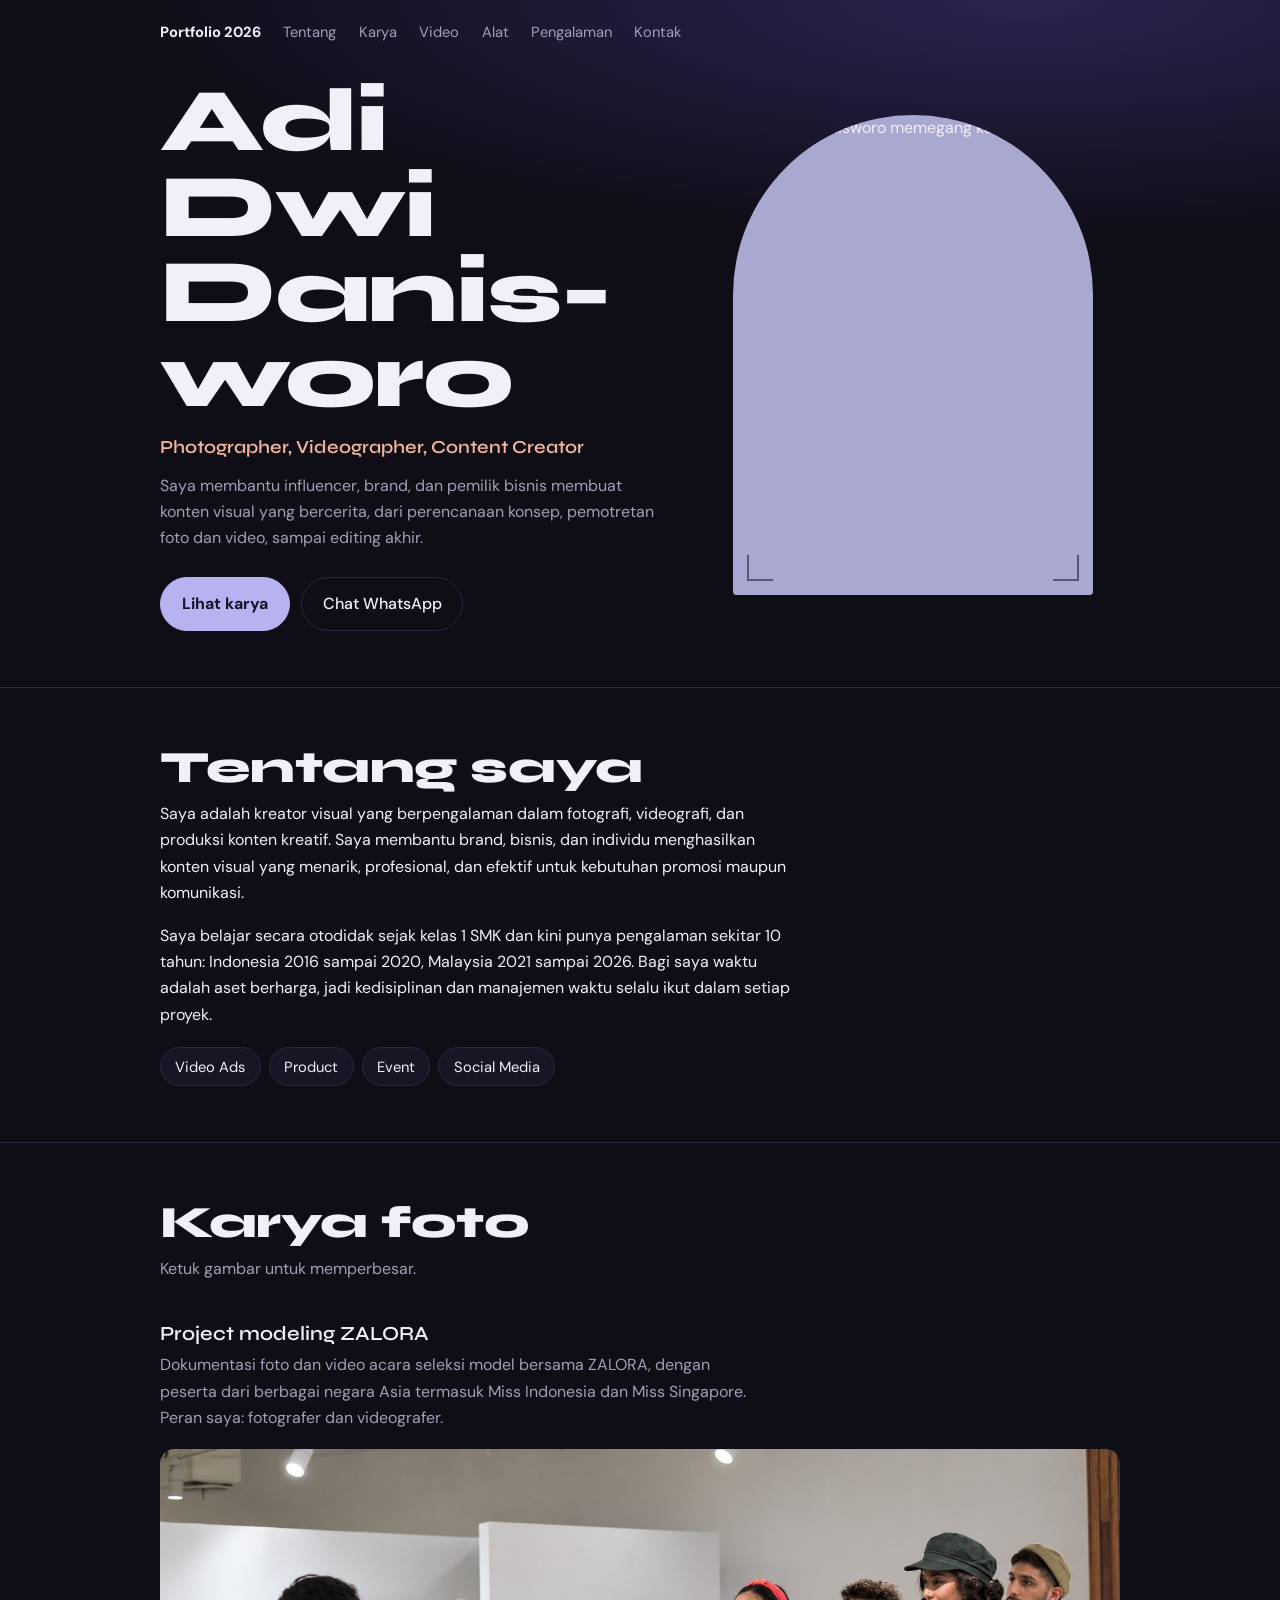
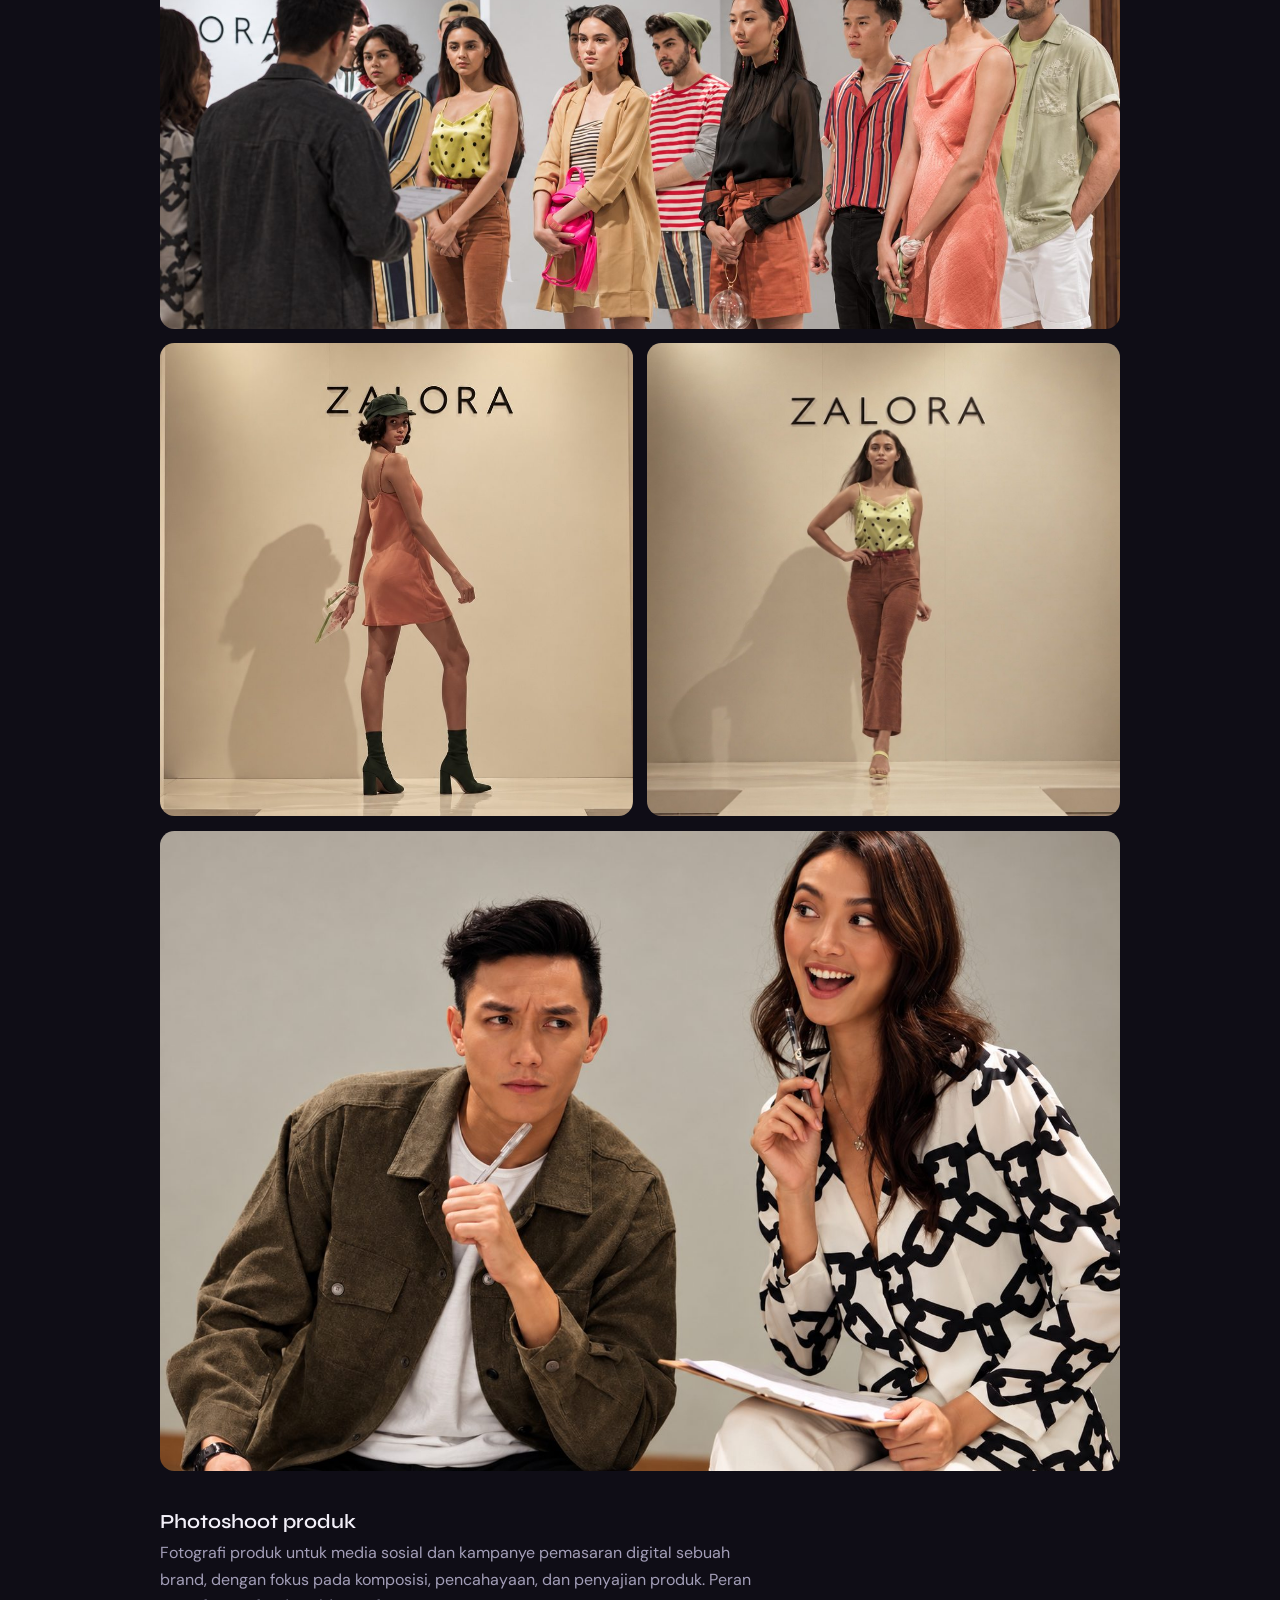
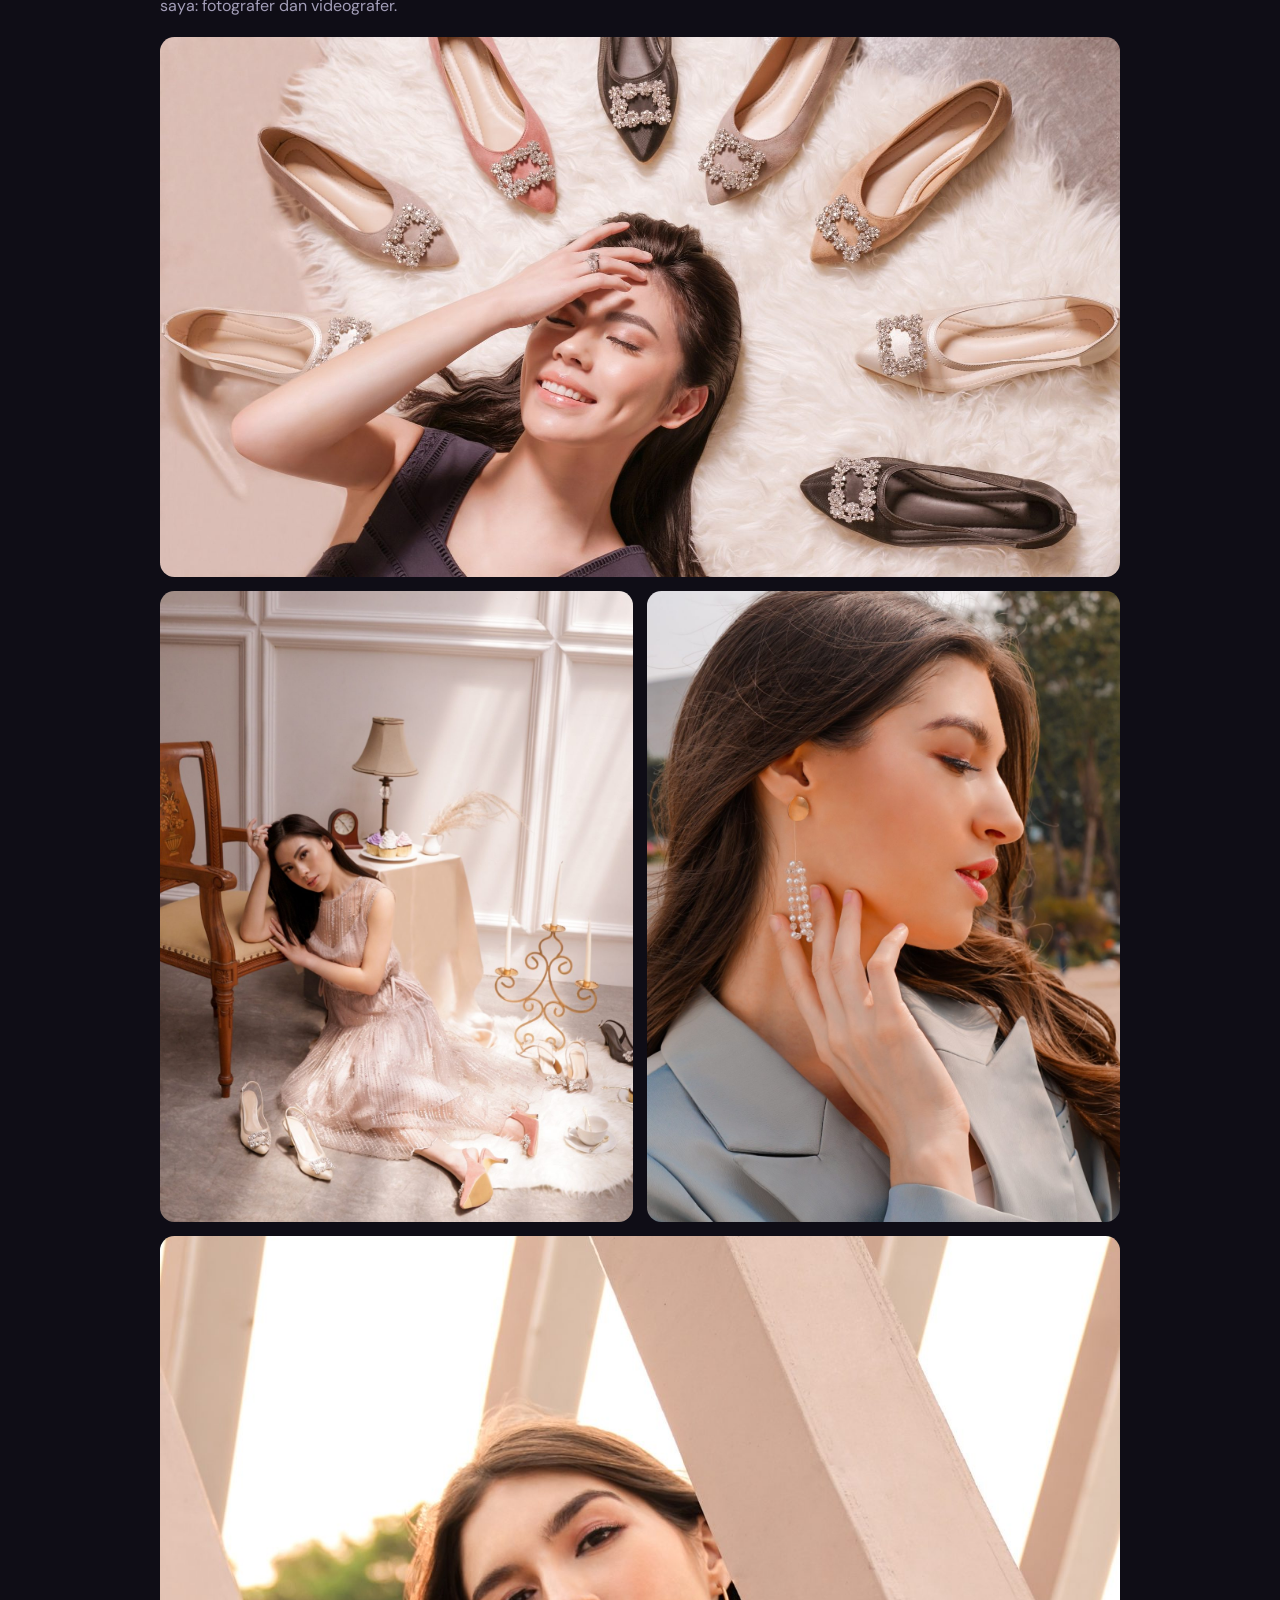
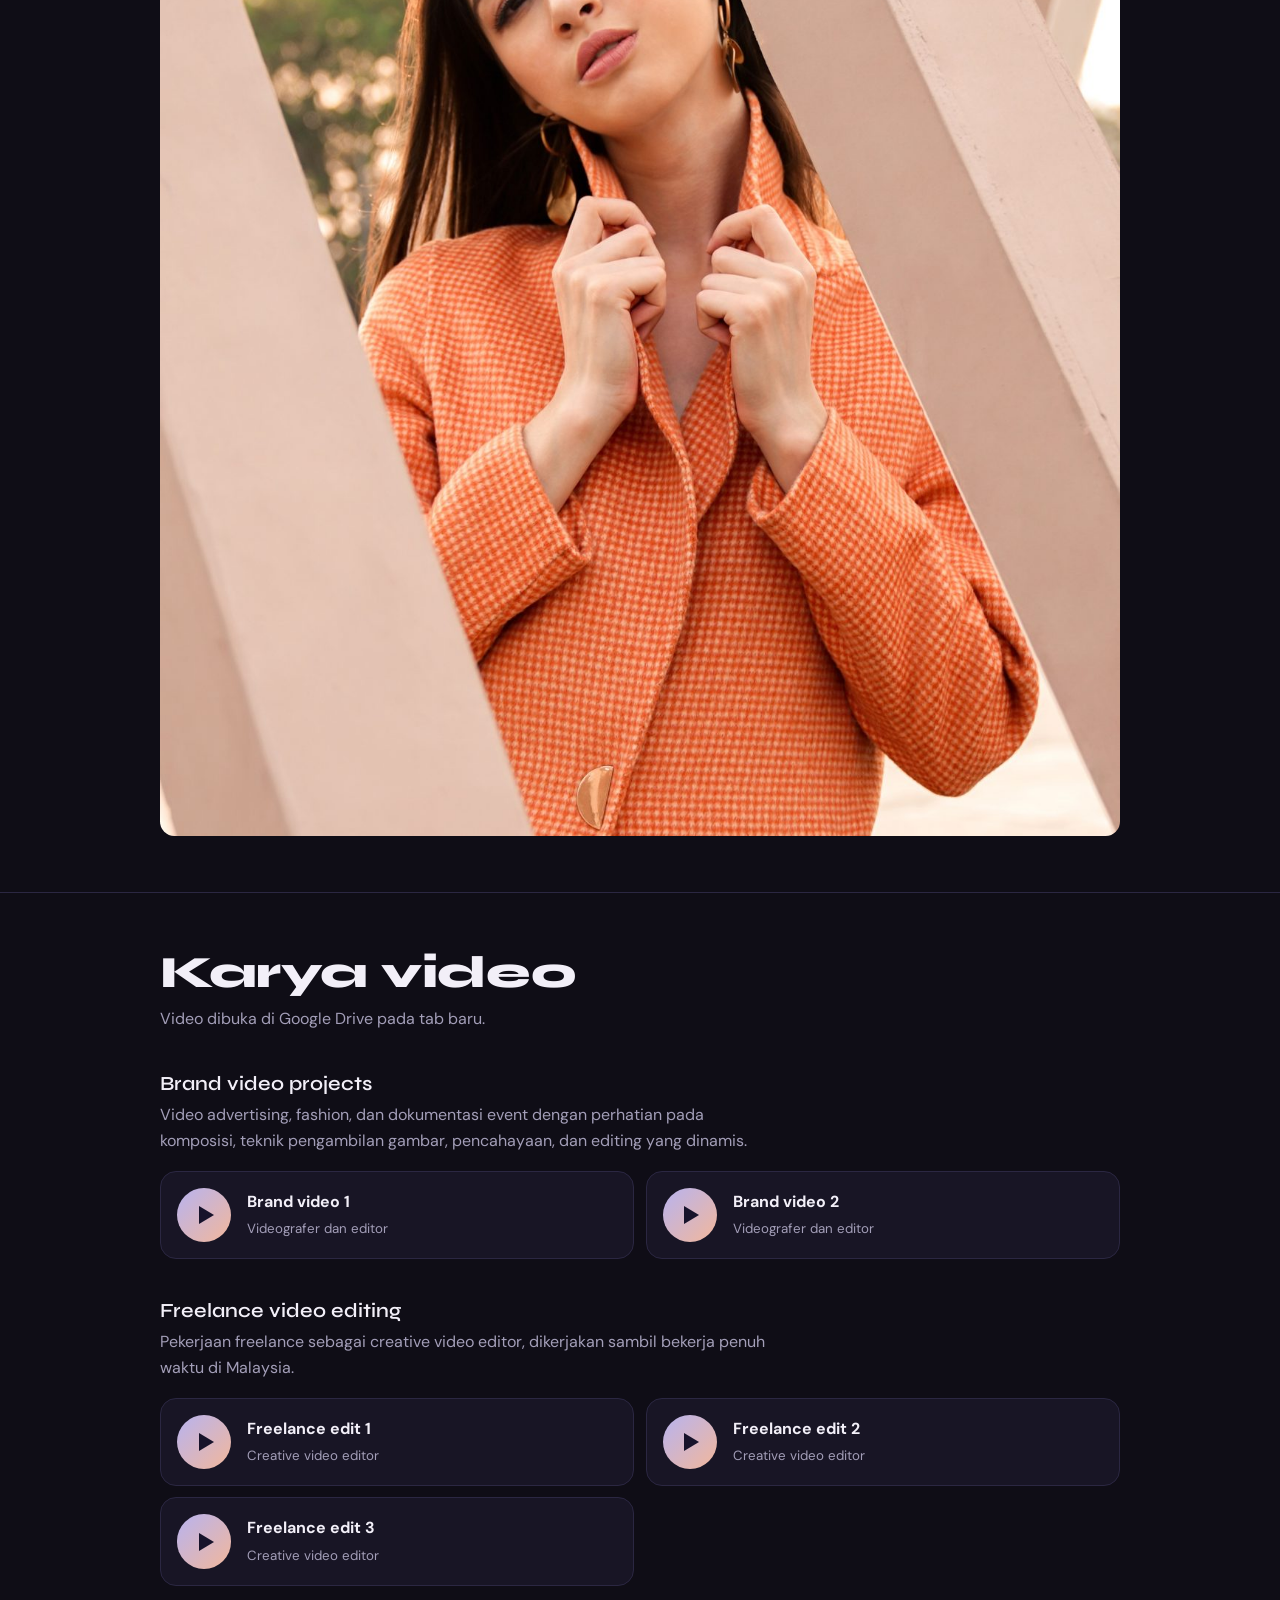
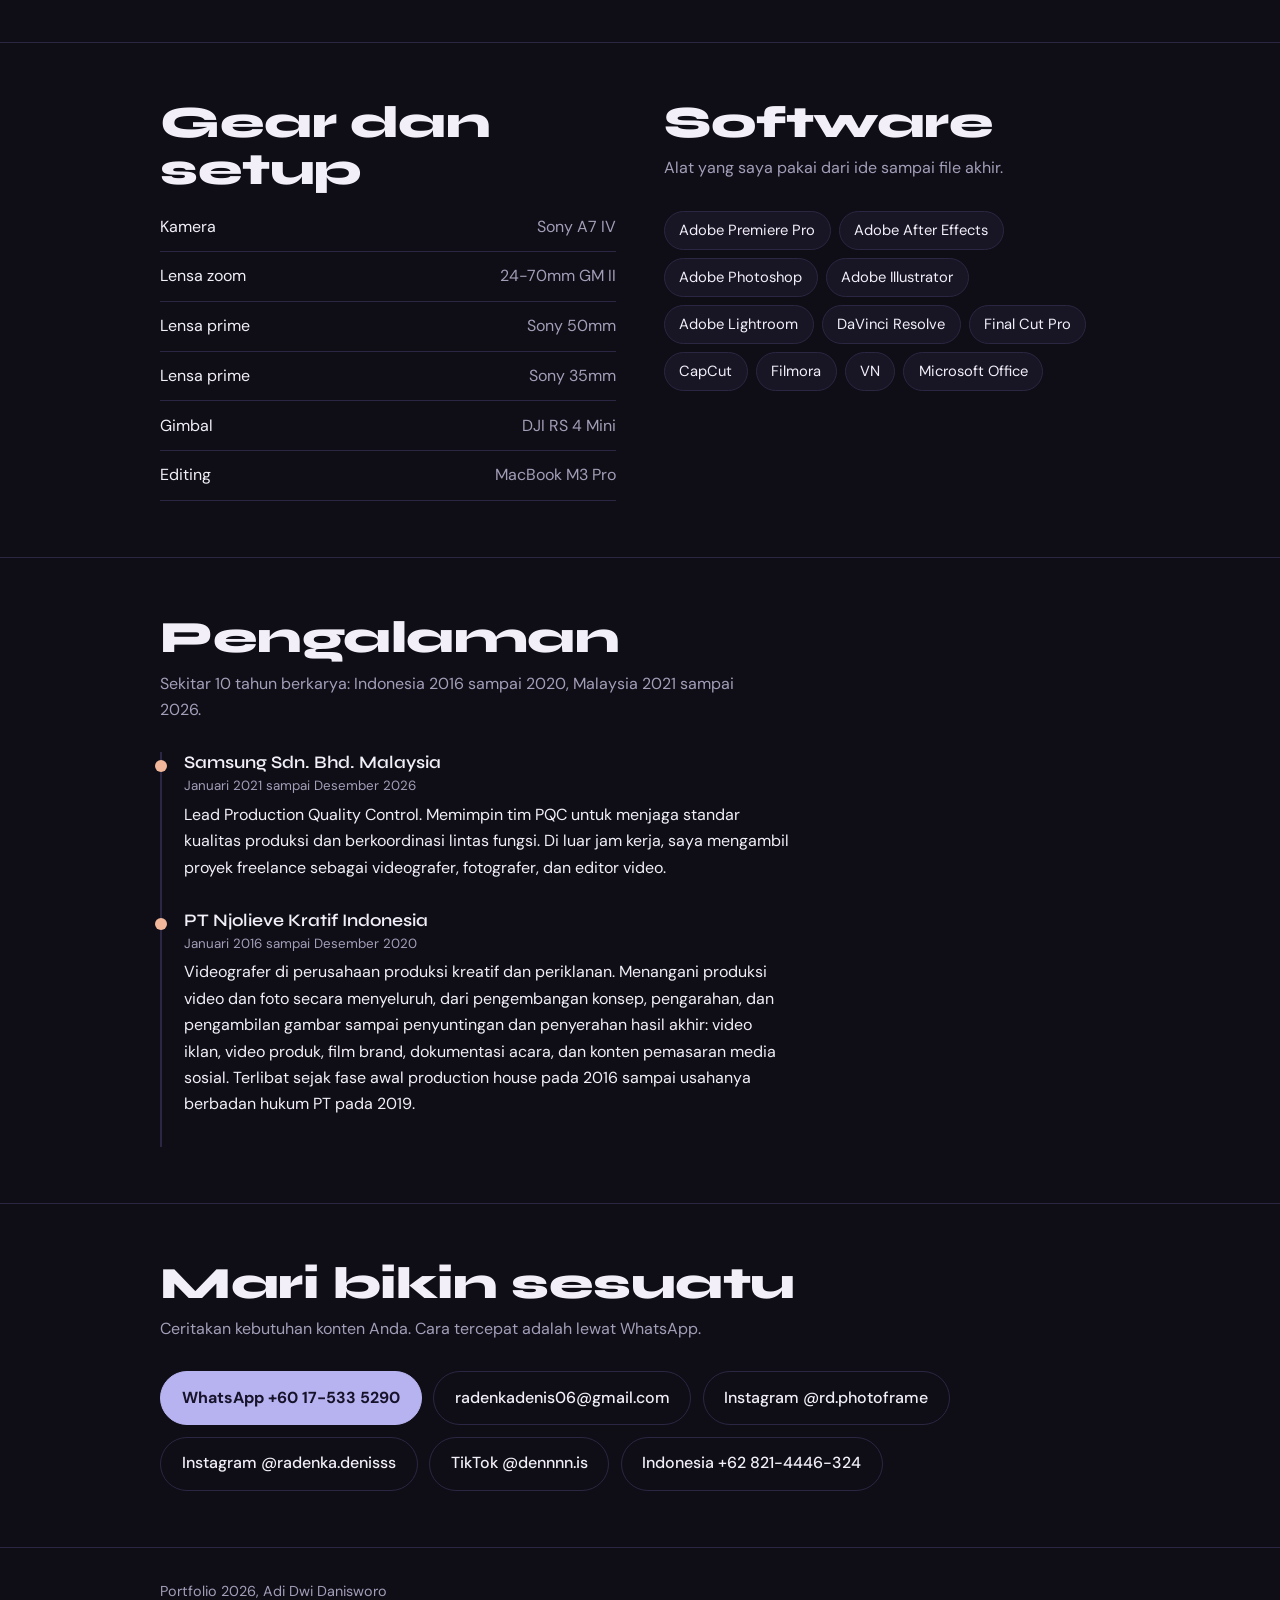
==== index.html @ f33e3fb5 "Update index.html" ====
<!DOCTYPE html>
<html lang="id">
<head>
<meta charset="utf-8">
<meta name="viewport" content="width=device-width, initial-scale=1, viewport-fit=cover">
<title>Adi Dwi Danisworo | Portfolio 2026</title>
<link rel="icon" href="favicon.svg" type="image/svg+xml">
<meta property="og:title" content="Adi Dwi Danisworo | Portfolio 2026">
<meta property="og:image" content="assets/images/hero.PNG">
<meta name="description" content="Portofolio fotografi, videografi, dan editing untuk brand, influencer, dan pemilik bisnis.">
<link rel="stylesheet" href="https://fonts.googleapis.com/css2?family=Syne:wght@600;800&family=DM+Sans:wght@400;500;700&display=swap">
<link rel="stylesheet" href="style.css">
</head>
<body>

<header class="hero">
<div class="wrap">
<nav aria-label="Navigasi">
<b style="color:var(--text);font-weight:700">Portfolio 2026</b><a href="#tentang">Tentang</a><a href="#karya">Karya</a><a href="#video">Video</a><a href="#alat">Alat</a><a href="#pengalaman">Pengalaman</a><a href="#kontak">Kontak</a>
</nav>
<div class="hero-grid">
<div>
<h1><span>Adi Dwi</span><span>Danis&shy;woro</span></h1>
<p class="role">Photographer, Videographer, Content Creator</p>
<p class="lead">Saya membantu influencer, brand, dan pemilik bisnis membuat konten visual yang bercerita, dari perencanaan konsep, pemotretan foto dan video, sampai editing akhir.</p>
<div class="btns">
<a class="btn main" href="#karya">Lihat karya</a>
<a class="btn" href="https://wa.me/60175335290" target="_blank" rel="noopener">Chat WhatsApp</a>
</div>
</div>
<div class="shot"><img src="assets/images/hero.PNG" alt="Adi Dwi Danisworo memegang kamera di atas gimbal" width="900" height="1599"></div>
</div>
</div>
</header>

<main>
<section id="tentang" class="about">
<div class="wrap">
<h2>Tentang saya</h2>
<p>Saya adalah kreator visual yang berpengalaman dalam fotografi, videografi, dan produksi konten kreatif. Saya membantu brand, bisnis, dan individu menghasilkan konten visual yang menarik, profesional, dan efektif untuk kebutuhan promosi maupun komunikasi.</p>
<p>Saya belajar secara otodidak sejak kelas 1 SMK dan kini punya pengalaman sekitar 10 tahun: Indonesia 2016 sampai 2020, Malaysia 2021 sampai 2026. Bagi saya waktu adalah aset berharga, jadi kedisiplinan dan manajemen waktu selalu ikut dalam setiap proyek.</p>
<ul class="tags">
<li>Video Ads</li><li>Product</li><li>Event</li><li>Social Media</li>
</ul>
</div>
</section>

<section id="karya">
<div class="wrap">
<h2>Karya foto</h2>
<p class="sub">Ketuk gambar untuk memperbesar.</p>

<h3>Project modeling ZALORA</h3>
<p class="sub" style="margin-bottom:0">Dokumentasi foto dan video acara seleksi model bersama ZALORA, dengan peserta dari berbagai negara Asia termasuk Miss Indonesia dan Miss Singapore. Peran saya: fotografer dan videografer.</p>
<div class="mosaic">
<img class="w a21" src="assets/images/zalora-grup.jpg" alt="Para peserta seleksi model ZALORA berbaris mendengarkan arahan" loading="lazy">
<img class="a11" src="assets/images/zalora-topi.jpg" alt="Model berpose di depan logo ZALORA dengan topi hijau" loading="lazy">
<img class="a11" src="assets/images/zalora-runway.jpg" alt="Model berjalan di runway ZALORA" loading="lazy">
<img class="w a32" src="assets/images/zalora-juri.jpg" alt="Dua juri mencatat saat seleksi model" loading="lazy">
</div>

<h3>Photoshoot produk</h3>
<p class="sub" style="margin-bottom:0">Fotografi produk untuk media sosial dan kampanye pemasaran digital sebuah brand, dengan fokus pada komposisi, pencahayaan, dan penyajian produk. Peran saya: fotografer dan videografer.</p>
<div class="mosaic">
<img class="w a169" src="assets/images/produk-sepatu.jpg" alt="Model berbaring di karpet bulu dikelilingi sepatu flat berhias kristal" loading="lazy">
<img class="a34" src="assets/images/produk-kursi.jpg" alt="Model duduk di samping kursi klasik dengan sepatu hak tinggi di sekitarnya" loading="lazy">
<img class="a34" src="assets/images/produk-anting.jpg" alt="Close-up anting manik-manik dengan blazer abu-abu" loading="lazy">
<img class="w a45" src="assets/images/produk-jaket.jpg" alt="Model dengan mantel oranye di antara balok beton" loading="lazy">
</div>
</div>
</section>

<section id="video">
<div class="wrap">
<h2>Karya video</h2>
<p class="sub">Video dibuka di Google Drive pada tab baru.</p>

<h3>Brand video projects</h3>
<p class="sub" style="margin-bottom:0">Video advertising, fashion, dan dokumentasi event dengan perhatian pada komposisi, teknik pengambilan gambar, pencahayaan, dan editing yang dinamis.</p>
<div class="vids">
<a class="vid" href="https://drive.google.com/file/d/1EBnQZQ3IxUgjmAhiGLMhx25iZJbSlHqN/view?usp=drivesdk" target="_blank" rel="noopener"><span class="play"></span><span><b>Brand video 1</b><small>Videografer dan editor</small></span></a>
<a class="vid" href="https://drive.google.com/file/d/1_sR3R-W6dTUoqHLaCCh3W-YQVJC3bsXZ/view?usp=drivesdk" target="_blank" rel="noopener"><span class="play"></span><span><b>Brand video 2</b><small>Videografer dan editor</small></span></a>
</div>

<h3>Freelance video editing</h3>
<p class="sub" style="margin-bottom:0">Pekerjaan freelance sebagai creative video editor, dikerjakan sambil bekerja penuh waktu di Malaysia.</p>
<div class="vids">
<a class="vid" href="https://drive.google.com/file/d/11sUFPBlH6JbHPIhqc1RoOEINfWGJs406/view?usp=drivesdk" target="_blank" rel="noopener"><span class="play"></span><span><b>Freelance edit 1</b><small>Creative video editor</small></span></a>
<a class="vid" href="https://drive.google.com/file/d/18ALA9jjjHBnhwu6onAmQ1Ac5joZSNJK-/view?usp=drivesdk" target="_blank" rel="noopener"><span class="play"></span><span><b>Freelance edit 2</b><small>Creative video editor</small></span></a>
<a class="vid" href="https://drive.google.com/file/d/12ujKWf9VUYb9aiE_YGRskacK6qzGVZDB/view?usp=drivesdk" target="_blank" rel="noopener"><span class="play"></span><span><b>Freelance edit 3</b><small>Creative video editor</small></span></a>
</div>
</div>
</section>

<section id="alat">
<div class="wrap two">
<div>
<h2>Gear dan setup</h2>
<ul class="list">
<li><span>Kamera</span><span>Sony A7 IV</span></li>
<li><span>Lensa zoom</span><span>24-70mm GM II</span></li>
<li><span>Lensa prime</span><span>Sony 50mm</span></li>
<li><span>Lensa prime</span><span>Sony 35mm</span></li>
<li><span>Gimbal</span><span>DJI RS 4 Mini</span></li>
<li><span>Editing</span><span>MacBook M3 Pro</span></li>
</ul>
</div>
<div>
<h2>Software</h2>
<p class="sub">Alat yang saya pakai dari ide sampai file akhir.</p>
<ul class="tags" style="margin-top:0">
<li>Adobe Premiere Pro</li><li>Adobe After Effects</li><li>Adobe Photoshop</li><li>Adobe Illustrator</li><li>Adobe Lightroom</li><li>DaVinci Resolve</li><li>Final Cut Pro</li><li>CapCut</li><li>Filmora</li><li>VN</li><li>Microsoft Office</li>
</ul>
</div>
</div>
</section>

<section id="pengalaman">
<div class="wrap">
<h2>Pengalaman</h2>
<p class="sub">Sekitar 10 tahun berkarya: Indonesia 2016 sampai 2020, Malaysia 2021 sampai 2026.</p>
<div class="tl">
<div><b>Samsung Sdn. Bhd. Malaysia</b><small>Januari 2021 sampai Desember 2026</small><p>Lead Production Quality Control. Memimpin tim PQC untuk menjaga standar kualitas produksi dan berkoordinasi lintas fungsi. Di luar jam kerja, saya mengambil proyek freelance sebagai videografer, fotografer, dan editor video.</p></div>
<div><b>PT Njolieve Kratif Indonesia</b><small>Januari 2016 sampai Desember 2020</small><p>Videografer di perusahaan produksi kreatif dan periklanan. Menangani produksi video dan foto secara menyeluruh, dari pengembangan konsep, pengarahan, dan pengambilan gambar sampai penyuntingan dan penyerahan hasil akhir: video iklan, video produk, film brand, dokumentasi acara, dan konten pemasaran media sosial. Terlibat sejak fase awal production house pada 2016 sampai usahanya berbadan hukum PT pada 2019.</p></div>
</div>
</div>
</section>

<section id="kontak">
<div class="wrap">
<h2>Mari bikin sesuatu</h2>
<p class="sub">Ceritakan kebutuhan konten Anda. Cara tercepat adalah lewat WhatsApp.</p>
<div class="contact">
<a class="btn main" href="https://wa.me/60175335290" target="_blank" rel="noopener">WhatsApp +60 17-533 5290</a>
<a class="btn" href="mailto:radenkadenis06@gmail.com">radenkadenis06@gmail.com</a>
<a class="btn" href="https://www.instagram.com/rd.photoframe" target="_blank" rel="noopener">Instagram @rd.photoframe</a>
<a class="btn" href="https://www.instagram.com/radenka.denisss" target="_blank" rel="noopener">Instagram @radenka.denisss</a>
<a class="btn" href="https://www.tiktok.com/@dennnn.is" target="_blank" rel="noopener">TikTok @dennnn.is</a>
<a class="btn" href="tel:+628214446324">Indonesia +62 821-4446-324</a>
</div>
</div>
</section>
</main>

<footer><div class="wrap">Portfolio 2026, Adi Dwi Danisworo</div></footer>

<dialog id="lb" aria-label="Pratinjau gambar"><img alt=""></dialog>
<script src="script.js" defer></script>
<script>
(function(){var i=document.querySelector('.shot img'),n=['hero.JPEG','hero.jpg','hero.png','hero.jpeg','hero.JPG'],k=0;
if(!i)return;i.addEventListener('error',function(){if(k<n.length){i.src='assets/images/'+n[k++];}});})();
</script>
</body>
</html>
---- style.css ----
:root{--ink:#0f0d16;--panel:#181525;--line:#2b2742;--text:#f2eff8;--muted:#a39eb8;--lav:#b7b3f0;--peach:#f2b79b;
--display:"Syne","Trebuchet MS",system-ui,sans-serif;--body:"DM Sans",system-ui,-apple-system,"Segoe UI",sans-serif;
color-scheme:dark;box-sizing:border-box;padding-top:env(safe-area-inset-top,0px);padding-bottom:env(safe-area-inset-bottom,0px)}
html{scroll-behavior:smooth;scroll-padding-top:env(safe-area-inset-top,0px)}
*,*::before,*::after{box-sizing:inherit}
body{margin:0;background:var(--ink);color:var(--text);font:400 1rem/1.65 var(--body);-webkit-text-size-adjust:100%}
a{color:inherit}
img{display:block;max-width:100%}
.wrap{width:min(100% - 2.5rem,960px);margin-inline:auto}
:focus-visible{outline:2px solid var(--lav);outline-offset:3px}

/* hero */
.hero{padding:1.25rem 0 3.5rem;background:radial-gradient(120% 60% at 80% 0%,#2a2450 0%,transparent 60%)}
nav{display:flex;flex-wrap:wrap;gap:.4rem 1.4rem;font-size:.92rem;color:var(--muted);margin-bottom:2.2rem}
nav a{text-decoration:none}
nav a:hover{color:var(--text)}
.hero-grid{display:grid;gap:2rem}
h1{font:800 clamp(2.7rem,12vw,5.6rem)/.95 var(--display);margin:0 0 1rem;letter-spacing:-.02em}
h1 span{display:block;animation:rise .9s cubic-bezier(.2,.7,.2,1) both}
h1 span:nth-child(2){animation-delay:.12s}
h1 span:nth-child(3){animation-delay:.24s}
@keyframes rise{from{opacity:0;transform:translateY(.6em)}to{opacity:1;transform:none}}
.role{font:600 1.15rem/1.3 var(--display);color:var(--peach);margin:0 0 .8rem}
.lead{color:var(--muted);max-width:34rem;margin:0 0 1.6rem}
.btns{display:flex;flex-wrap:wrap;gap:.7rem}
.btn{display:inline-block;padding:.8rem 1.3rem;border-radius:999px;border:1px solid var(--line);text-decoration:none;font-weight:500;background:transparent;color:var(--text);transition:background .2s,border-color .2s}
.btn:hover{border-color:var(--lav)}
.btn.main{background:var(--lav);border-color:var(--lav);color:#17132b;font-weight:700}
.btn.main:hover{background:#cbc8f7}
.shot{position:relative;width:min(100%,360px);justify-self:center;aspect-ratio:3/4;border-radius:999px 999px 1.2rem 1.2rem;overflow:hidden;background:#a9a8d0}
.shot img{width:100%;height:100%;object-fit:cover;object-position:50% 20%}
.shot::before,.shot::after{content:"";position:absolute;width:26px;height:26px;border:2px solid #17132b;opacity:.55;z-index:1}
.shot::before{left:14px;bottom:14px;border-width:0 0 2px 2px}
.shot::after{right:14px;bottom:14px;border-width:0 2px 2px 0}

/* sections */
section{padding:3.5rem 0;border-top:1px solid var(--line)}
h2{font:800 clamp(1.9rem,6vw,2.8rem)/1.05 var(--display);margin:0 0 .6rem;letter-spacing:-.01em}
.sub{color:var(--muted);max-width:38rem;margin:0 0 1.8rem}
h3{font:600 1.25rem/1.25 var(--display);margin:2.4rem 0 .4rem}
.about p{max-width:40rem;margin:0 0 1rem}
.tags{display:flex;flex-wrap:wrap;gap:.5rem;padding:0;margin:1.2rem 0 0;list-style:none}
.tags li{padding:.4rem .9rem;border:1px solid var(--line);border-radius:999px;font-size:.92rem;background:var(--panel)}

.mosaic{display:grid;grid-template-columns:1fr 1fr;gap:.6rem;margin-top:1.1rem}
.mosaic img{width:100%;height:100%;object-fit:cover;border-radius:.9rem;cursor:zoom-in;transition:transform .25s}
.mosaic img:hover{transform:scale(1.01)}
.mosaic .w{grid-column:1/-1}
.a169{aspect-ratio:16/9}.a21{aspect-ratio:2/1}.a32{aspect-ratio:3/2}.a11{aspect-ratio:1}.a34{aspect-ratio:3/4}.a45{aspect-ratio:4/5}

.vids{display:grid;gap:.7rem;margin-top:1rem}
.vid{display:flex;gap:1rem;align-items:center;padding:1rem;border:1px solid var(--line);border-radius:1rem;background:var(--panel);text-decoration:none;transition:border-color .2s}
.vid:hover{border-color:var(--peach)}
.play{flex:none;width:3.4rem;height:3.4rem;border-radius:50%;background:linear-gradient(135deg,var(--lav),var(--peach));display:grid;place-items:center}
.play::after{content:"";width:0;height:0;margin-left:4px;border-style:solid;border-width:9px 0 9px 15px;border-color:transparent transparent transparent #17132b}
.vid b{display:block;font-weight:700}
.vid small{color:var(--muted)}

.two{display:grid;gap:2rem}
.list{list-style:none;padding:0;margin:.4rem 0 0}
.list li{padding:.7rem 0;border-bottom:1px solid var(--line);display:flex;justify-content:space-between;gap:1rem}
.list li span:last-child{color:var(--muted);text-align:right}

.tl{border-left:2px solid var(--line);margin:1.4rem 0 0;padding-left:1.4rem}
.tl div{position:relative;padding-bottom:1.8rem}
.tl div::before{content:"";position:absolute;left:calc(-1.4rem - 7px);top:.5rem;width:12px;height:12px;border-radius:50%;background:var(--peach)}
.tl b{display:block;font:600 1.1rem/1.3 var(--display)}
.tl small{color:var(--muted);display:block;margin-bottom:.3rem}
.tl p{margin:0;max-width:38rem}

.contact{display:flex;flex-wrap:wrap;gap:.7rem;margin-top:1.4rem}
footer{padding:2rem 0 3rem;color:var(--muted);font-size:.9rem;border-top:1px solid var(--line)}

dialog{border:0;padding:0;background:transparent;max-width:96vw;max-height:92vh}
dialog::backdrop{background:rgba(8,6,14,.88)}
dialog img{max-width:96vw;max-height:92vh;border-radius:.8rem;cursor:zoom-out}

@media(min-width:760px){
.hero-grid{grid-template-columns:1.2fr 1fr;align-items:center;gap:3rem}
.two{grid-template-columns:1fr 1fr;gap:3rem}
.vids{grid-template-columns:1fr 1fr}
.mosaic{gap:.9rem}
}
@media(prefers-reduced-motion:reduce){h1 span{animation:none}html{scroll-behavior:auto}.mosaic img{transition:none}}
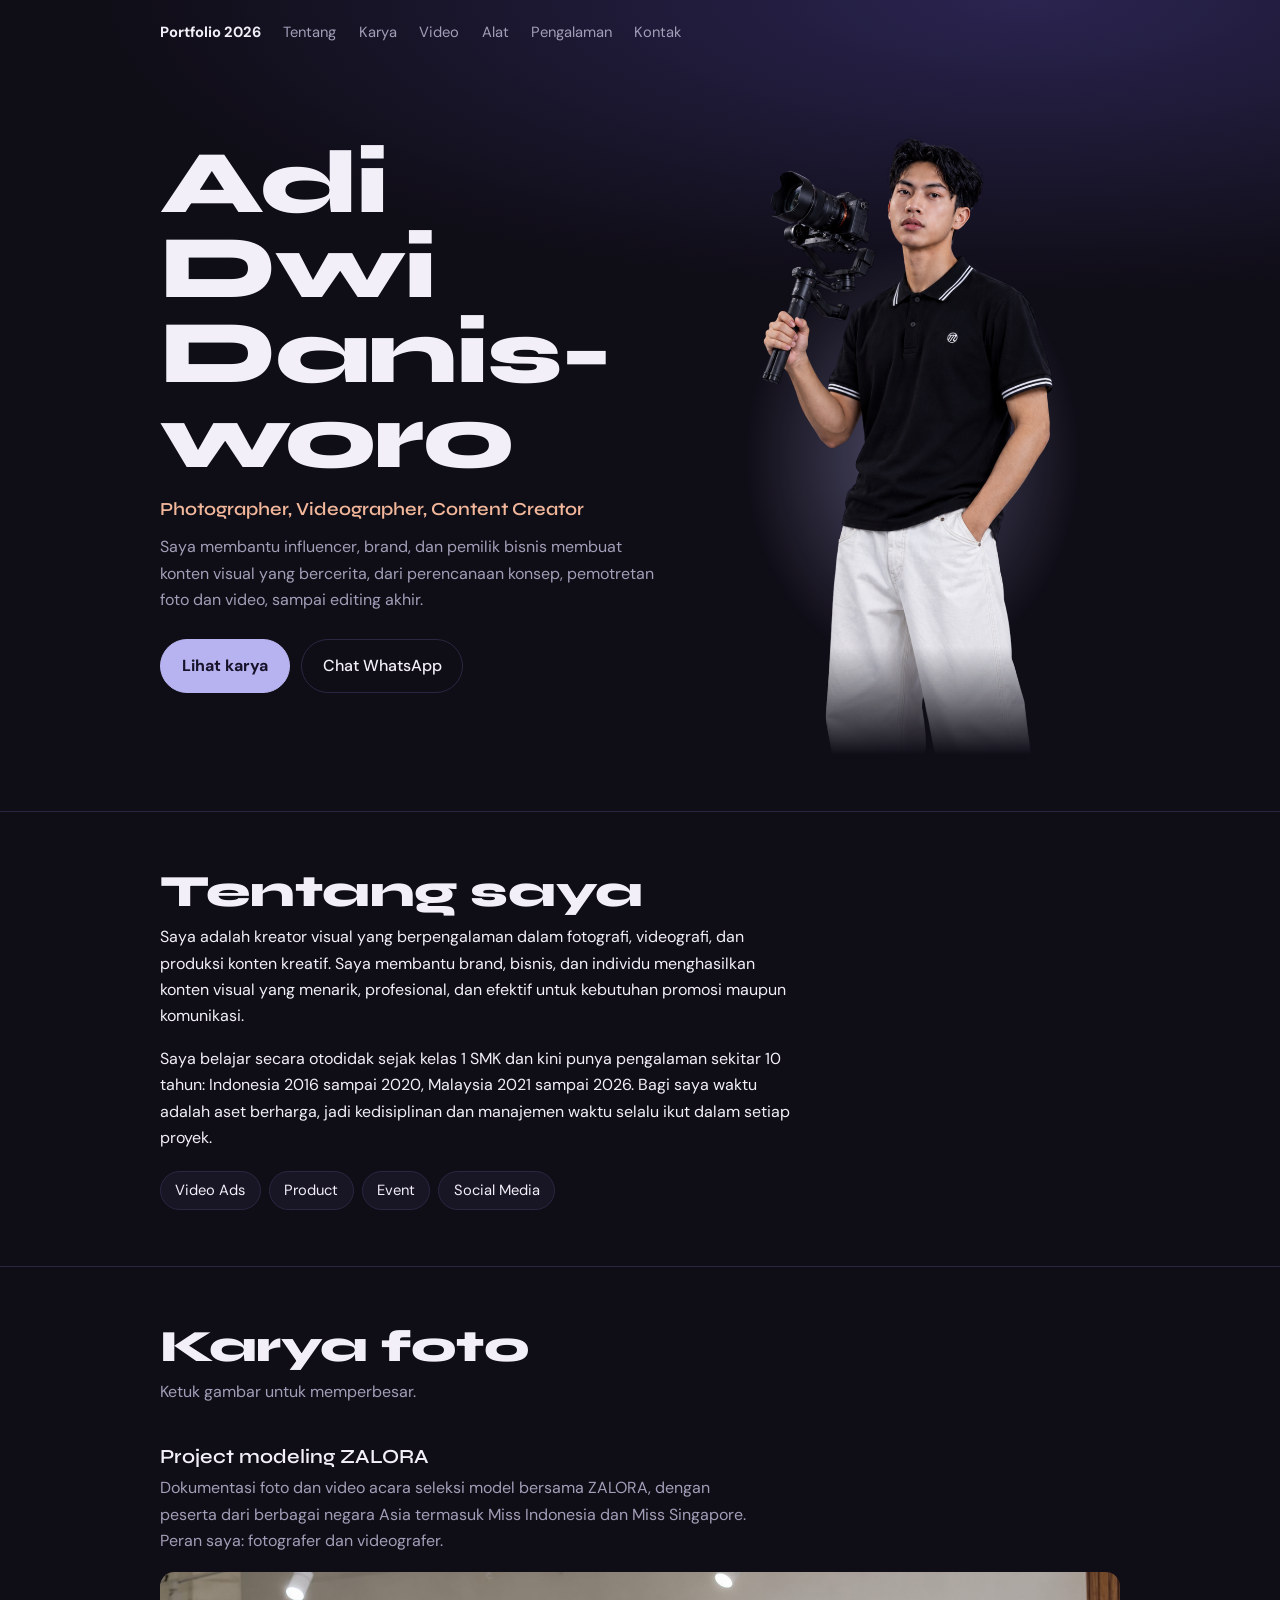
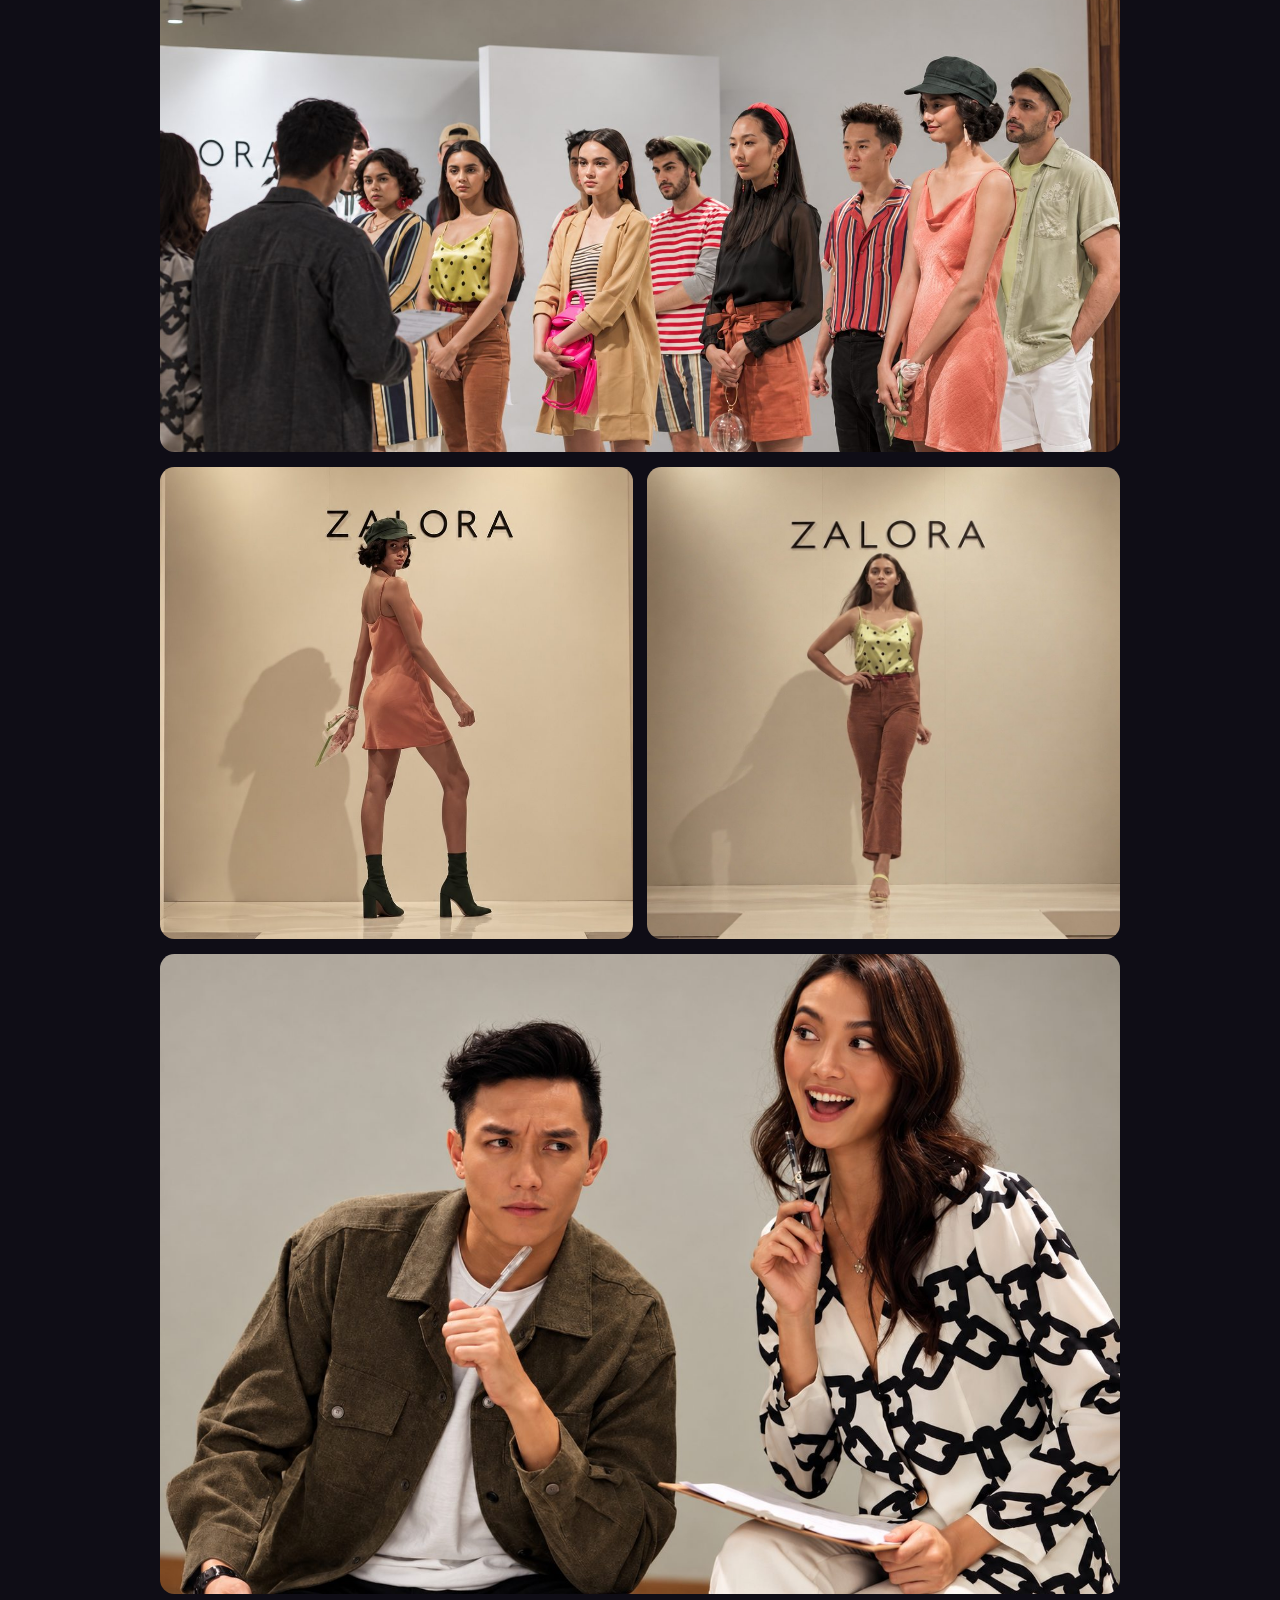
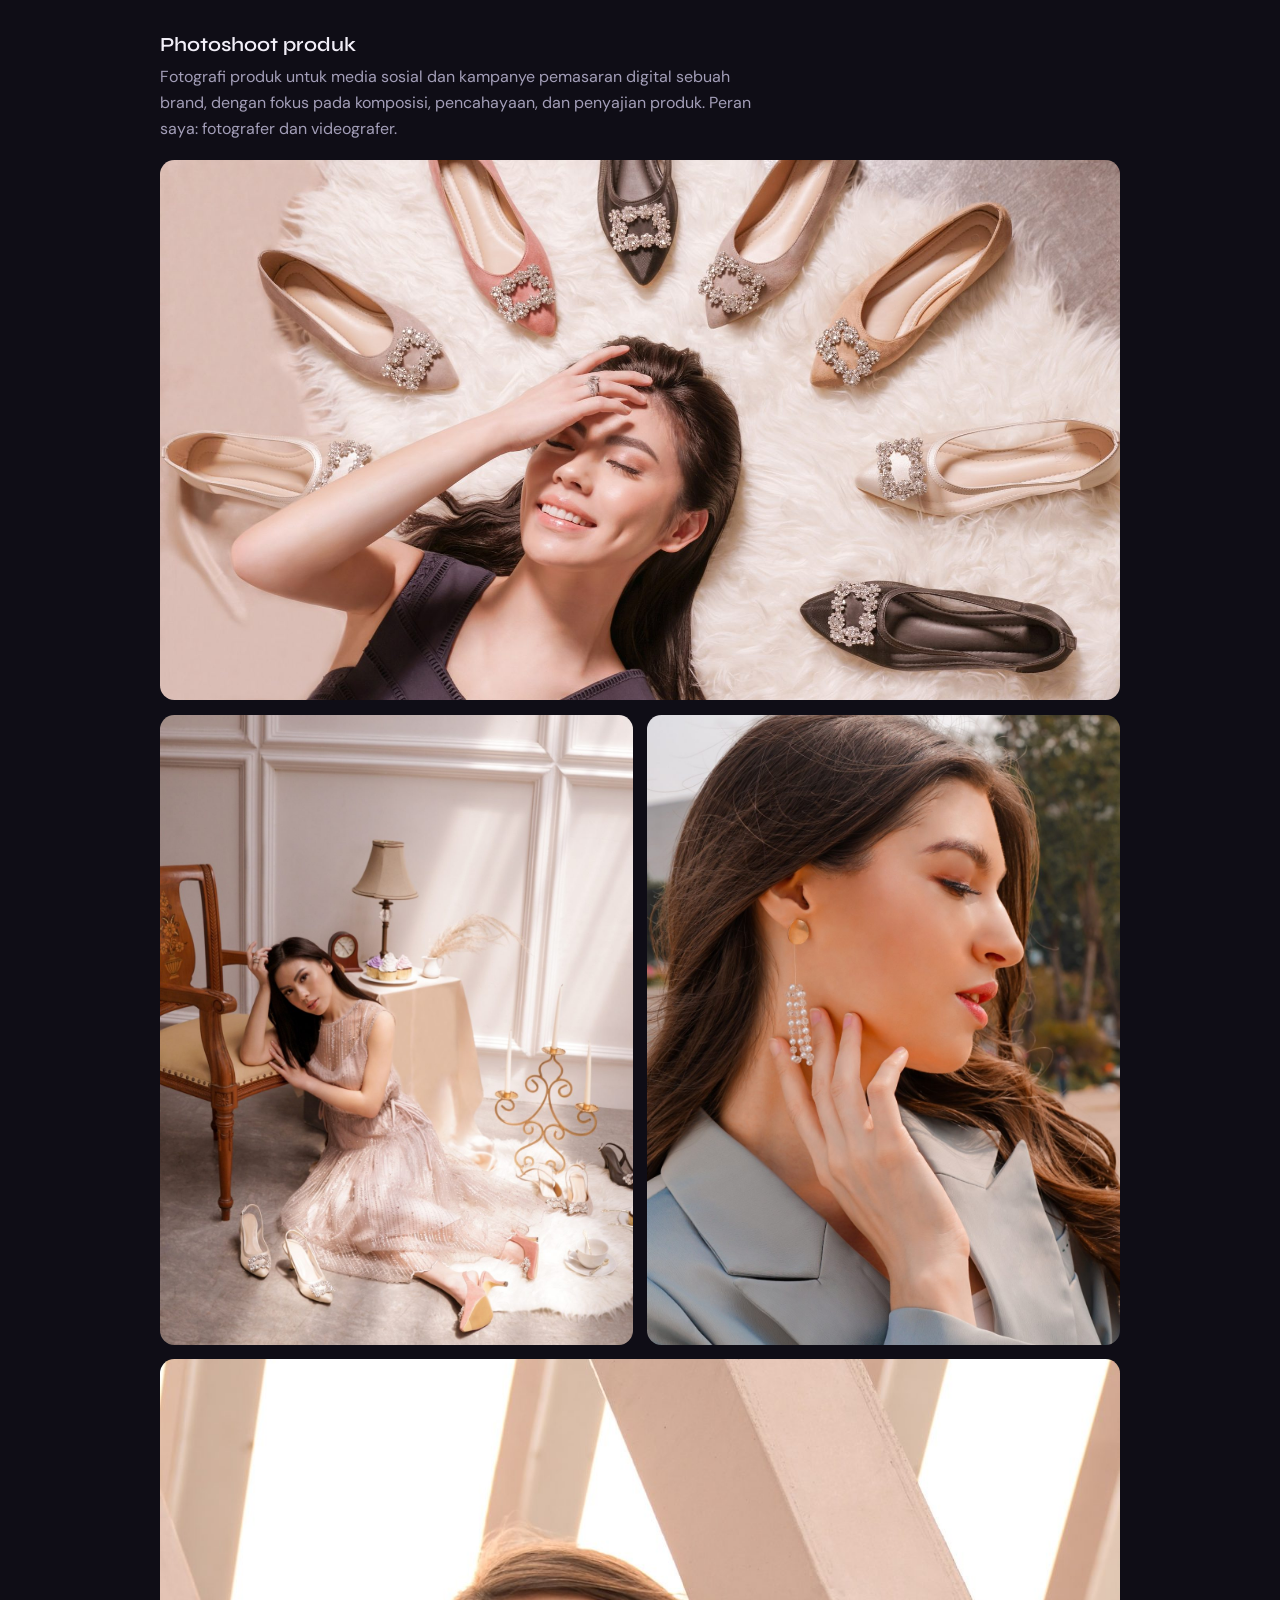
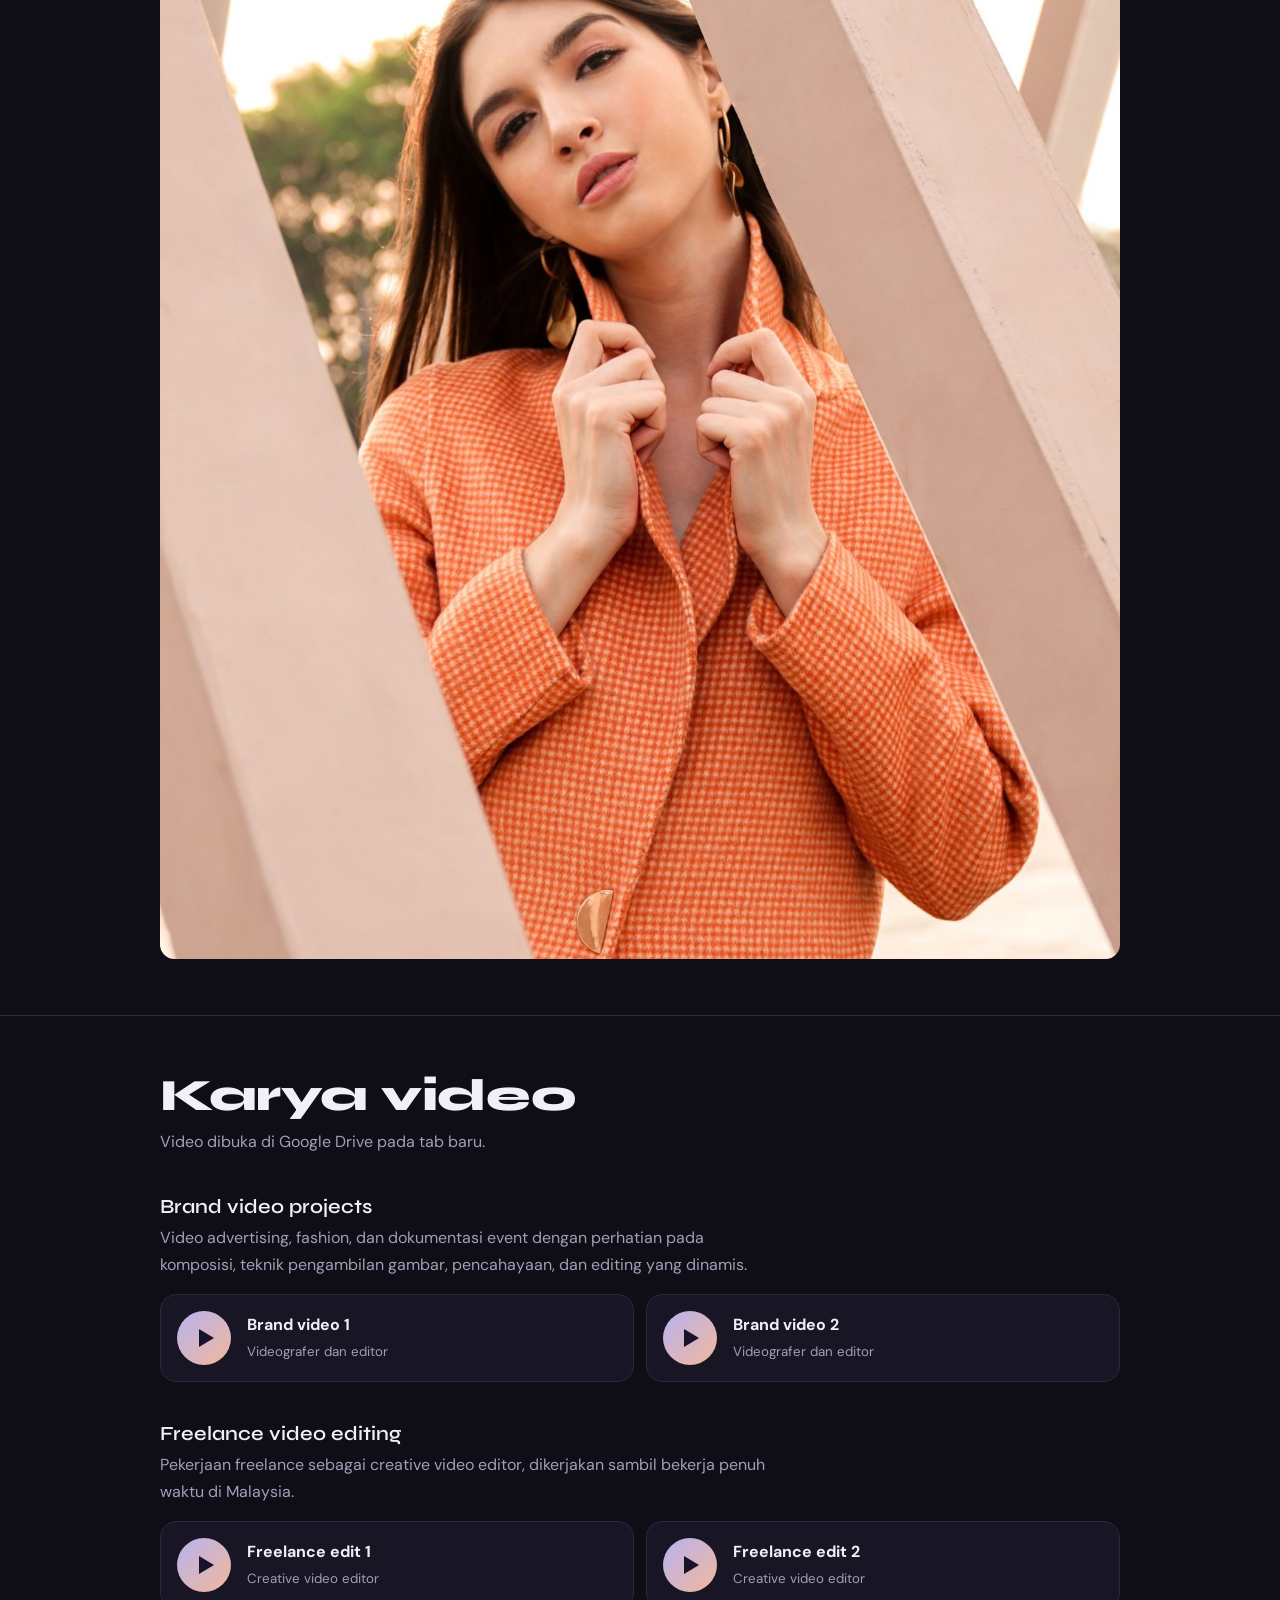
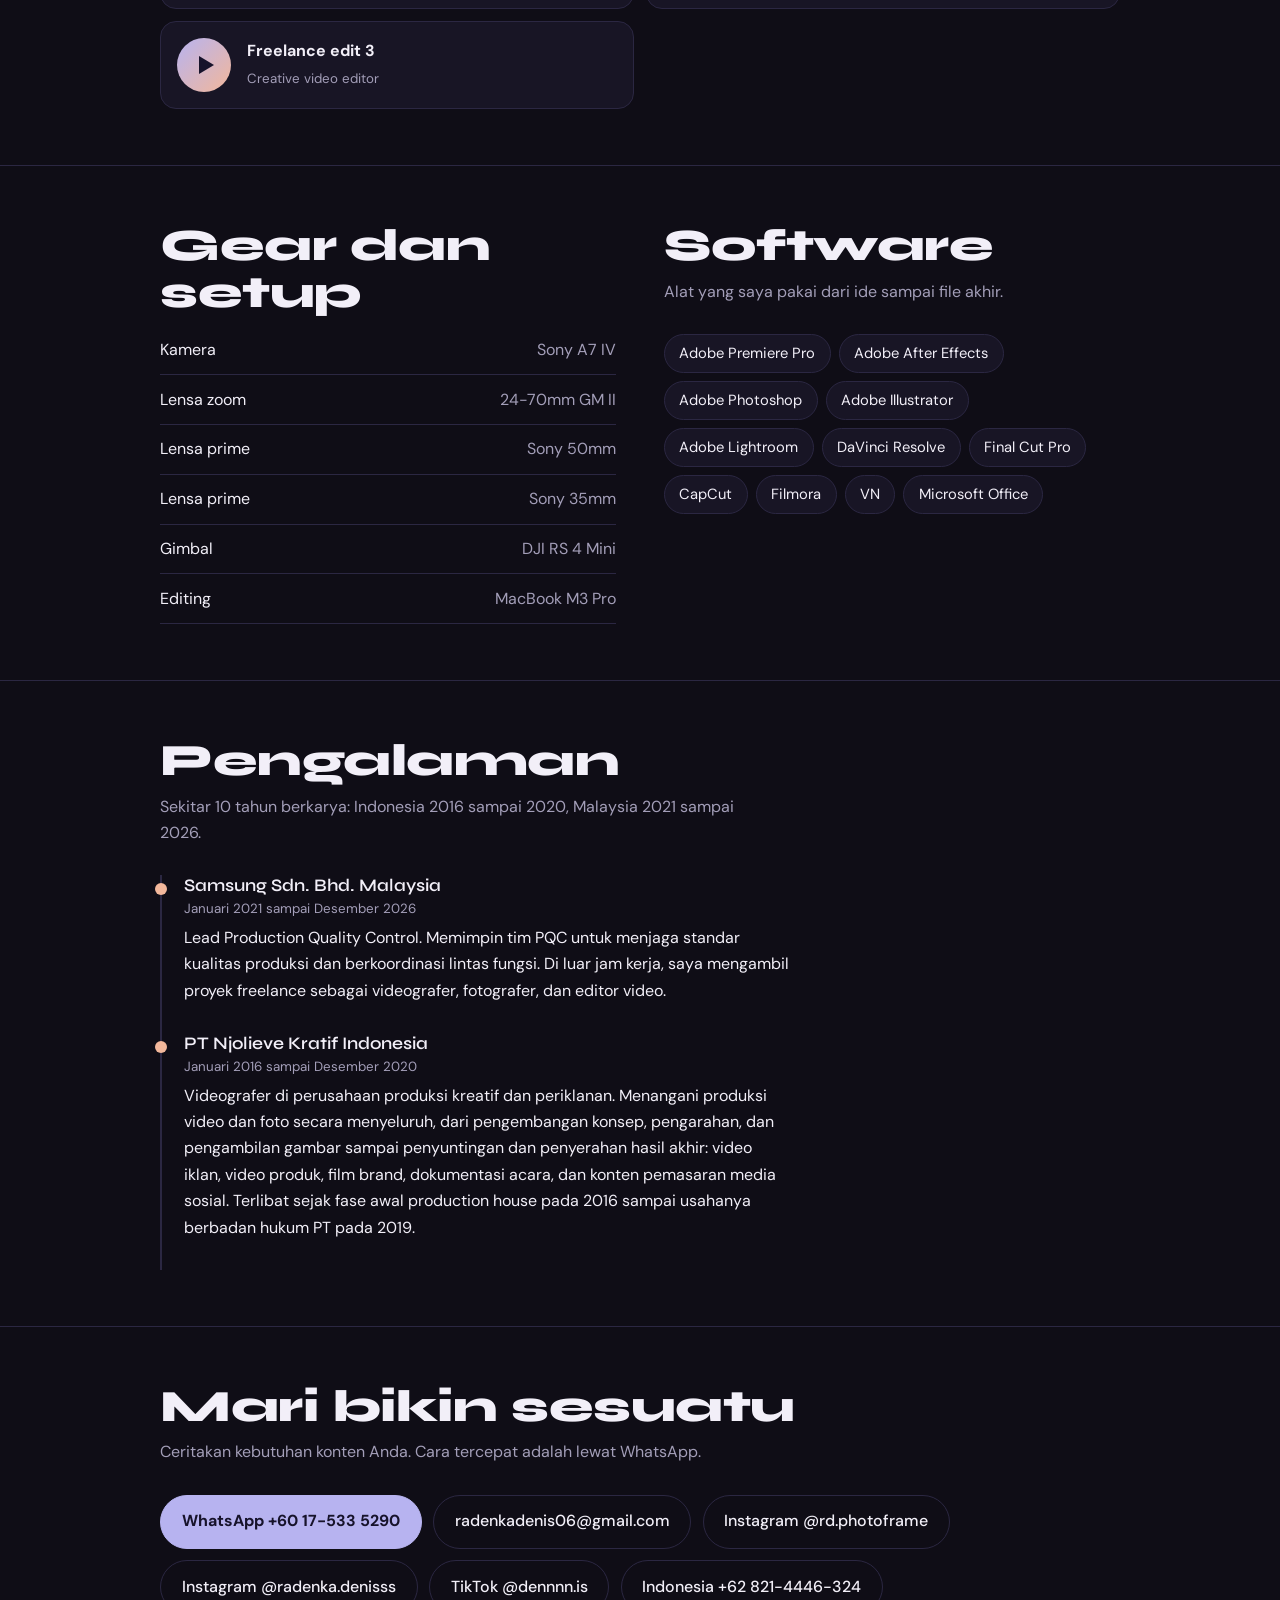
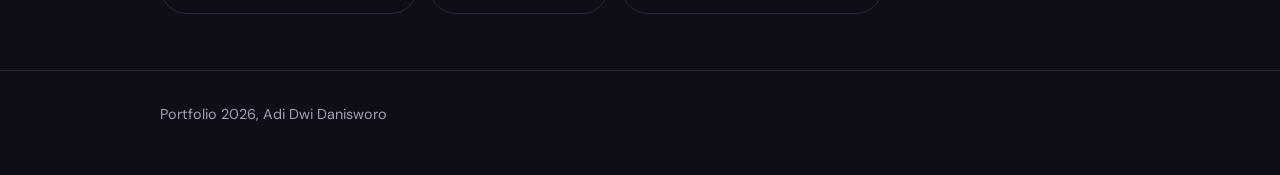
==== commit 01016d50: "Update index.html" ====
--- a/index.html
+++ b/index.html
@@ -6,10 +6,16 @@
 <title>Adi Dwi Danisworo | Portfolio 2026</title>
 <link rel="icon" href="favicon.svg" type="image/svg+xml">
 <meta property="og:title" content="Adi Dwi Danisworo | Portfolio 2026">
-<meta property="og:image" content="assets/images/hero.PNG">
+<meta property="og:image" content="assets/images/adi-hero.png">
 <meta name="description" content="Portofolio fotografi, videografi, dan editing untuk brand, influencer, dan pemilik bisnis.">
 <link rel="stylesheet" href="https://fonts.googleapis.com/css2?family=Syne:wght@600;800&family=DM+Sans:wght@400;500;700&display=swap">
 <link rel="stylesheet" href="style.css">
+<style>
+.shot{background:none;border-radius:0;aspect-ratio:auto;overflow:visible;width:min(100%,380px)}
+.shot::before{content:"";position:absolute;left:-12%;right:-12%;top:12%;bottom:0;width:auto;height:auto;border:0;opacity:1;z-index:0;background:radial-gradient(closest-side,rgba(183,179,240,.38),transparent 72%)}
+.shot::after{display:none}
+.shot img{position:relative;z-index:1;width:100%;height:auto;object-fit:contain;-webkit-mask-image:linear-gradient(#000 84%,transparent);mask-image:linear-gradient(#000 84%,transparent)}
+</style>
 </head>
 <body>
 
@@ -28,7 +34,7 @@
 <a class="btn" href="https://wa.me/60175335290" target="_blank" rel="noopener">Chat WhatsApp</a>
 </div>
 </div>
-<div class="shot"><img src="assets/images/hero.PNG" alt="Adi Dwi Danisworo memegang kamera di atas gimbal" width="900" height="1599"></div>
+<div class="shot"><img src="assets/images/adi-hero.png" alt="Adi Dwi Danisworo memegang kamera di atas gimbal" width="1000" height="1494"></div>
 </div>
 </div>
 </header>
@@ -147,7 +153,7 @@
 <dialog id="lb" aria-label="Pratinjau gambar"><img alt=""></dialog>
 <script src="script.js" defer></script>
 <script>
-(function(){var i=document.querySelector('.shot img'),n=['hero.JPEG','hero.jpg','hero.png','hero.jpeg','hero.JPG'],k=0;
+(function(){var i=document.querySelector('.shot img'),n=['adi-hero.PNG','hero.png','hero.PNG','hero.JPEG','hero.jpg'],k=0;
 if(!i)return;i.addEventListener('error',function(){if(k<n.length){i.src='assets/images/'+n[k++];}});})();
 </script>
 </body>
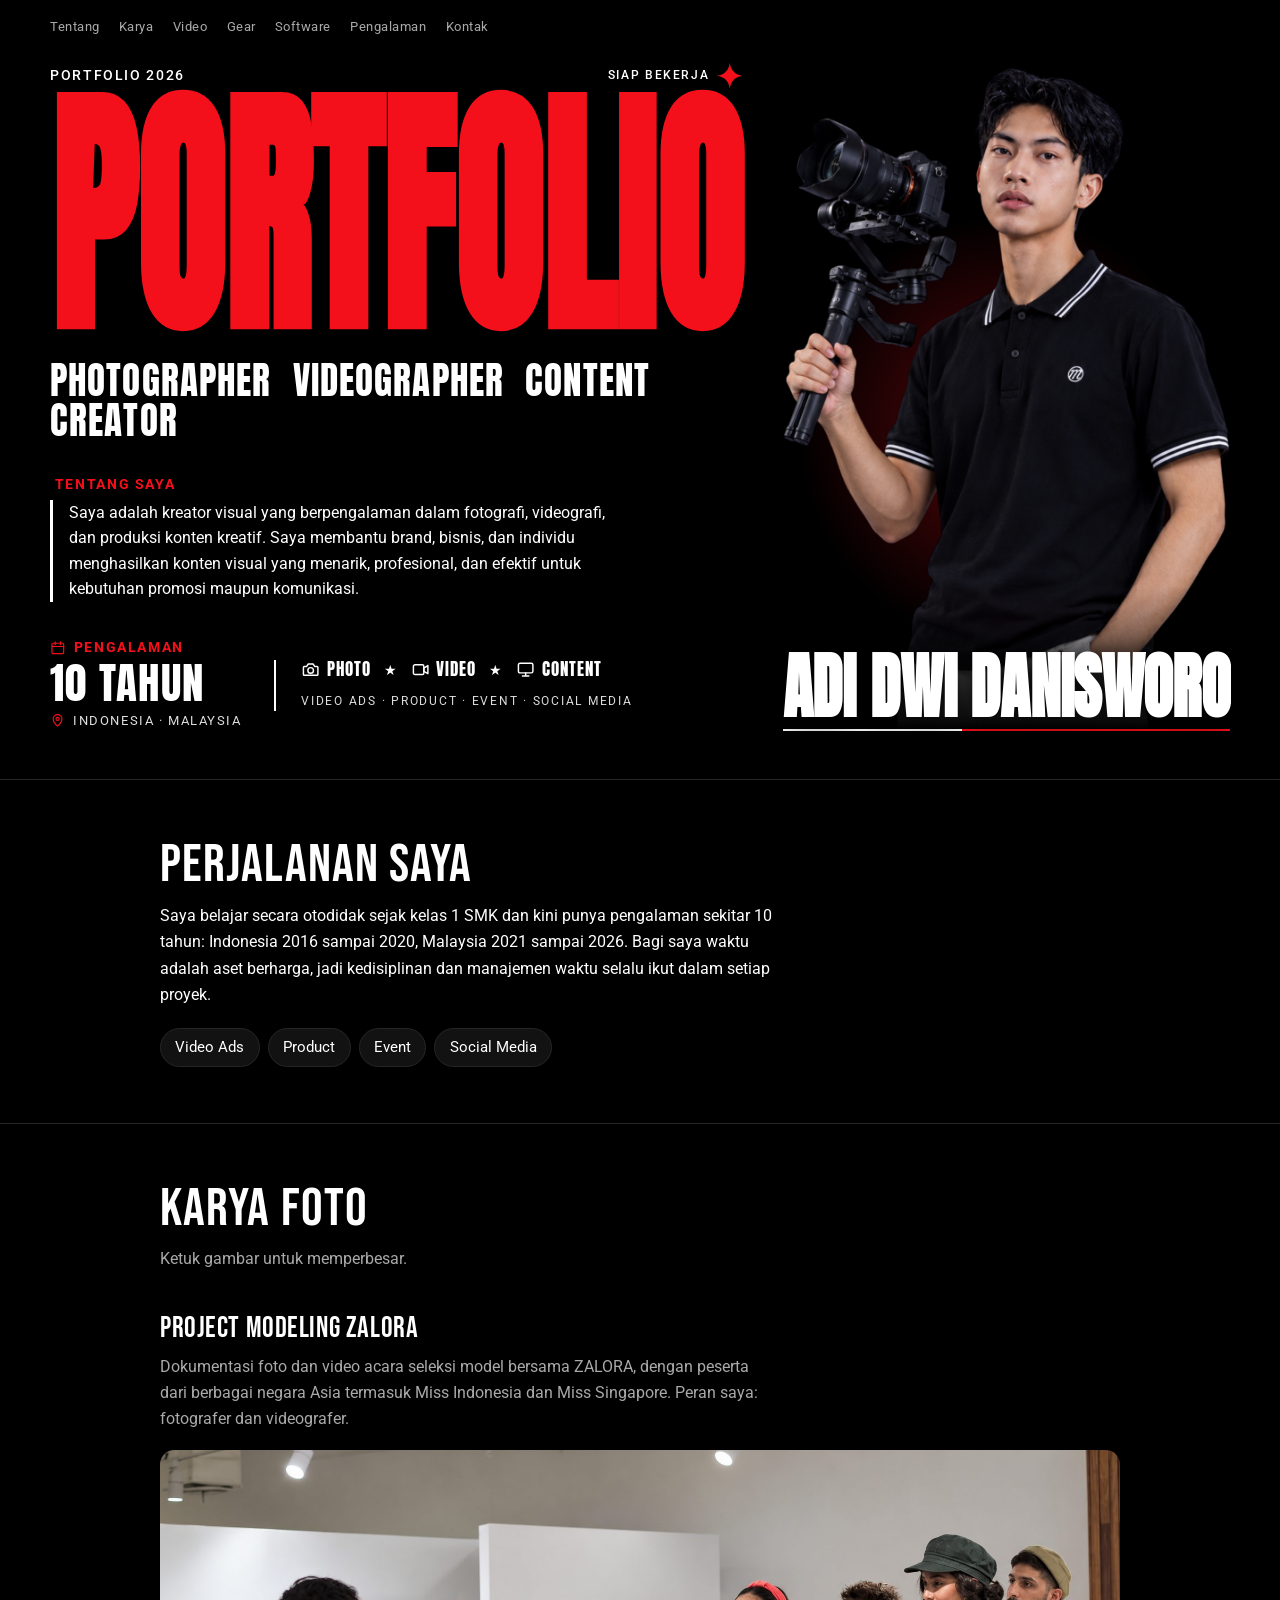
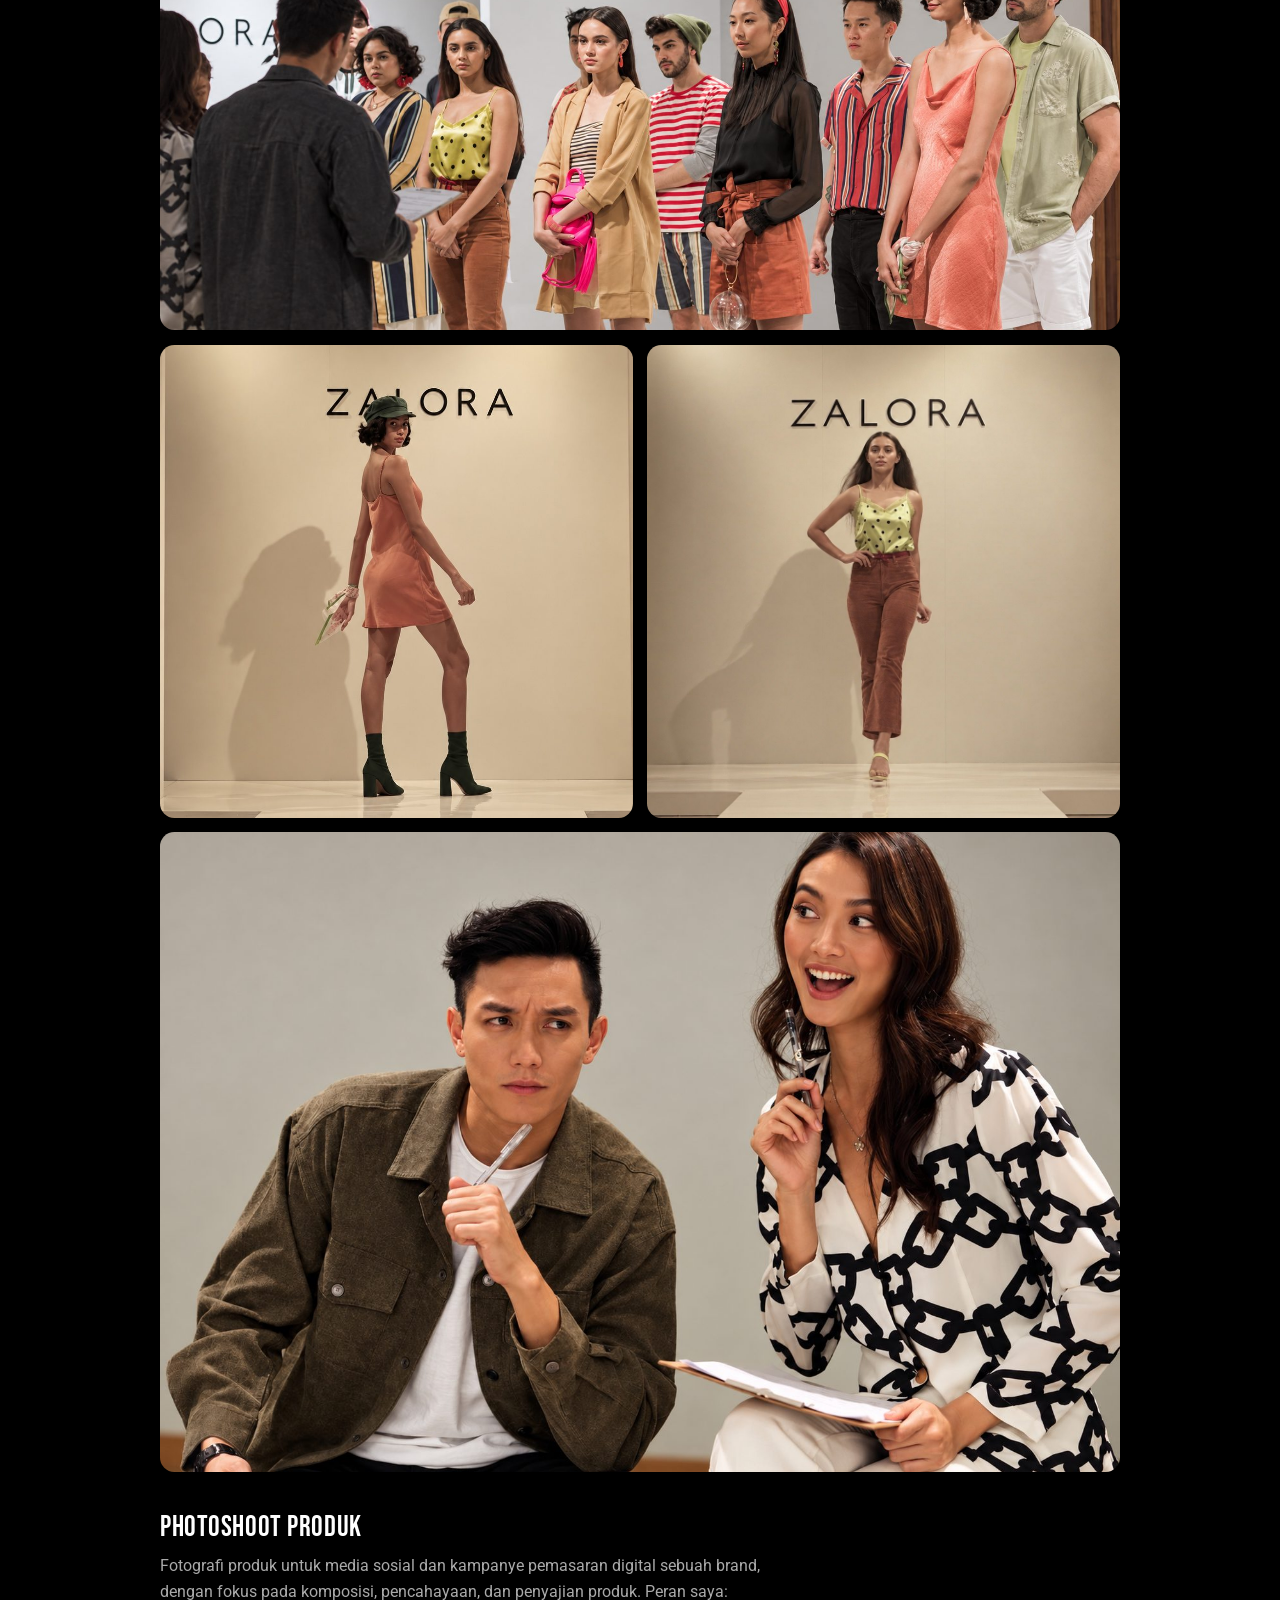
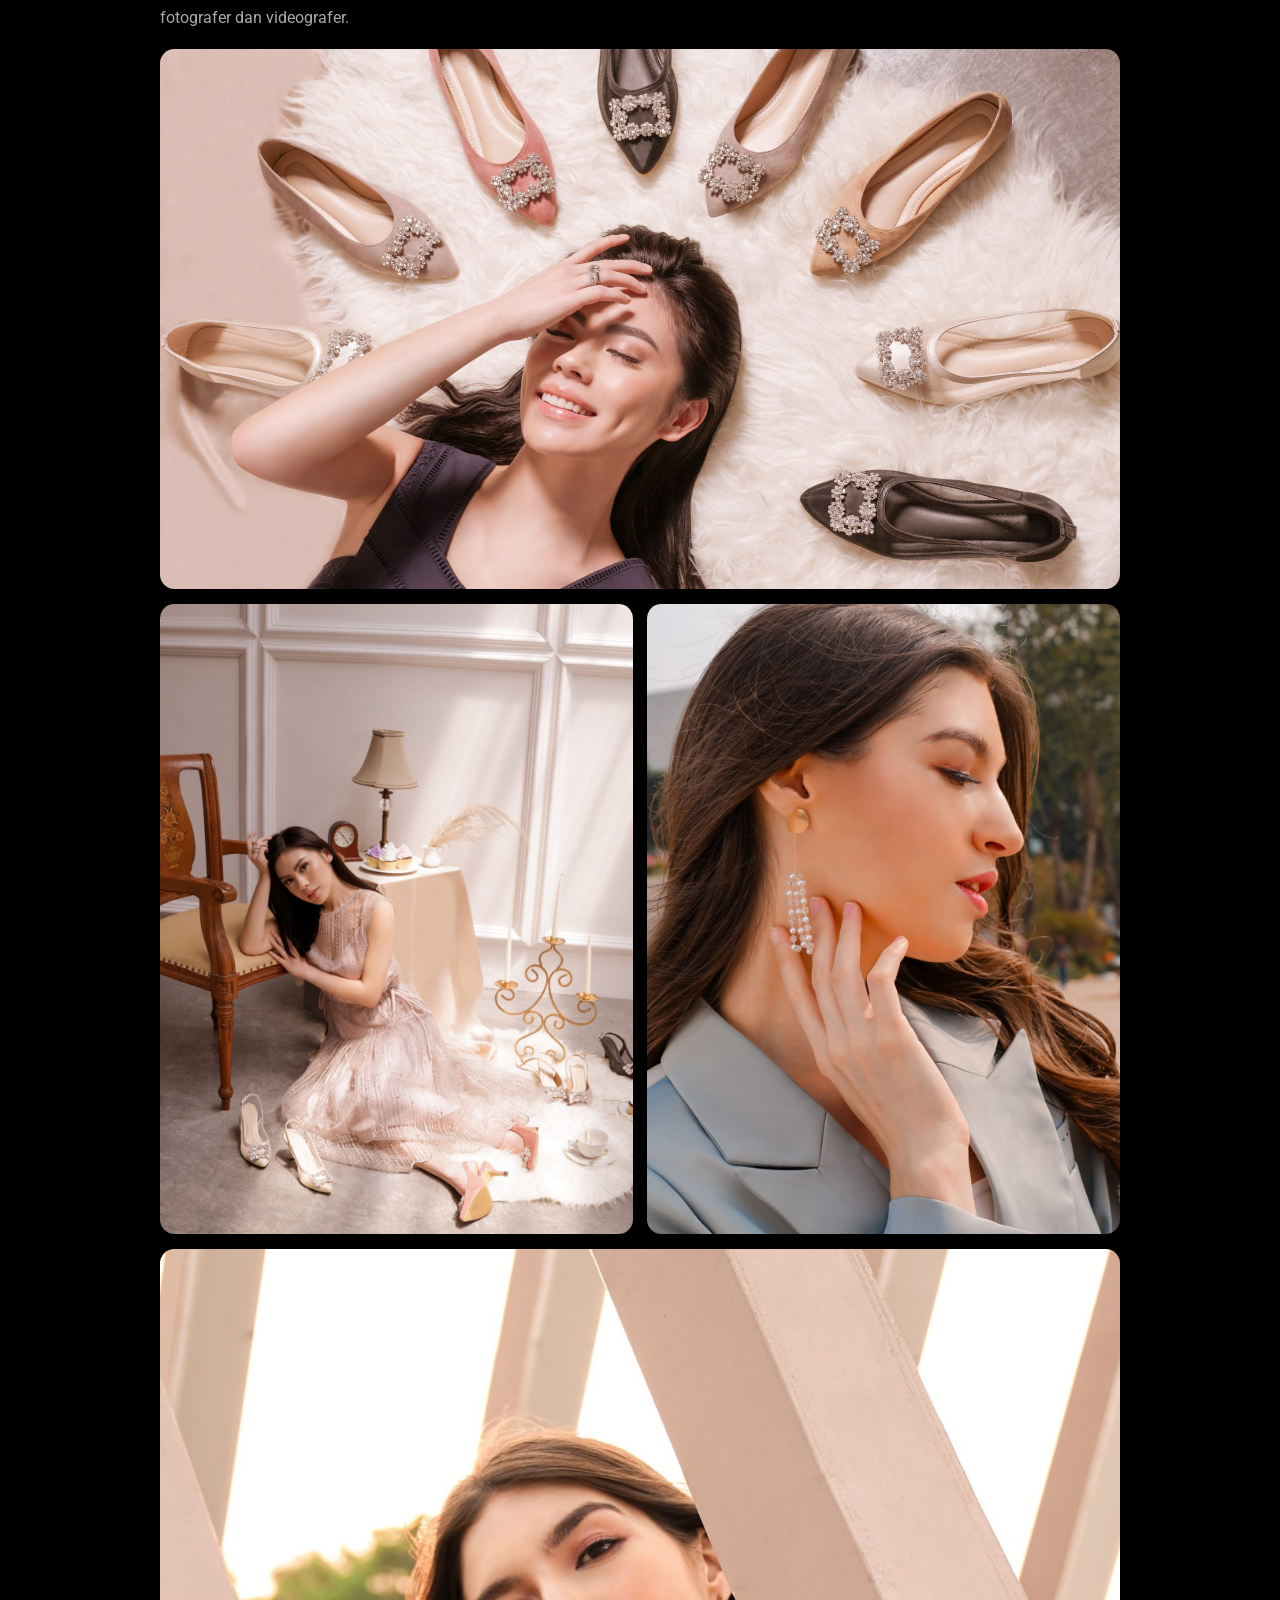
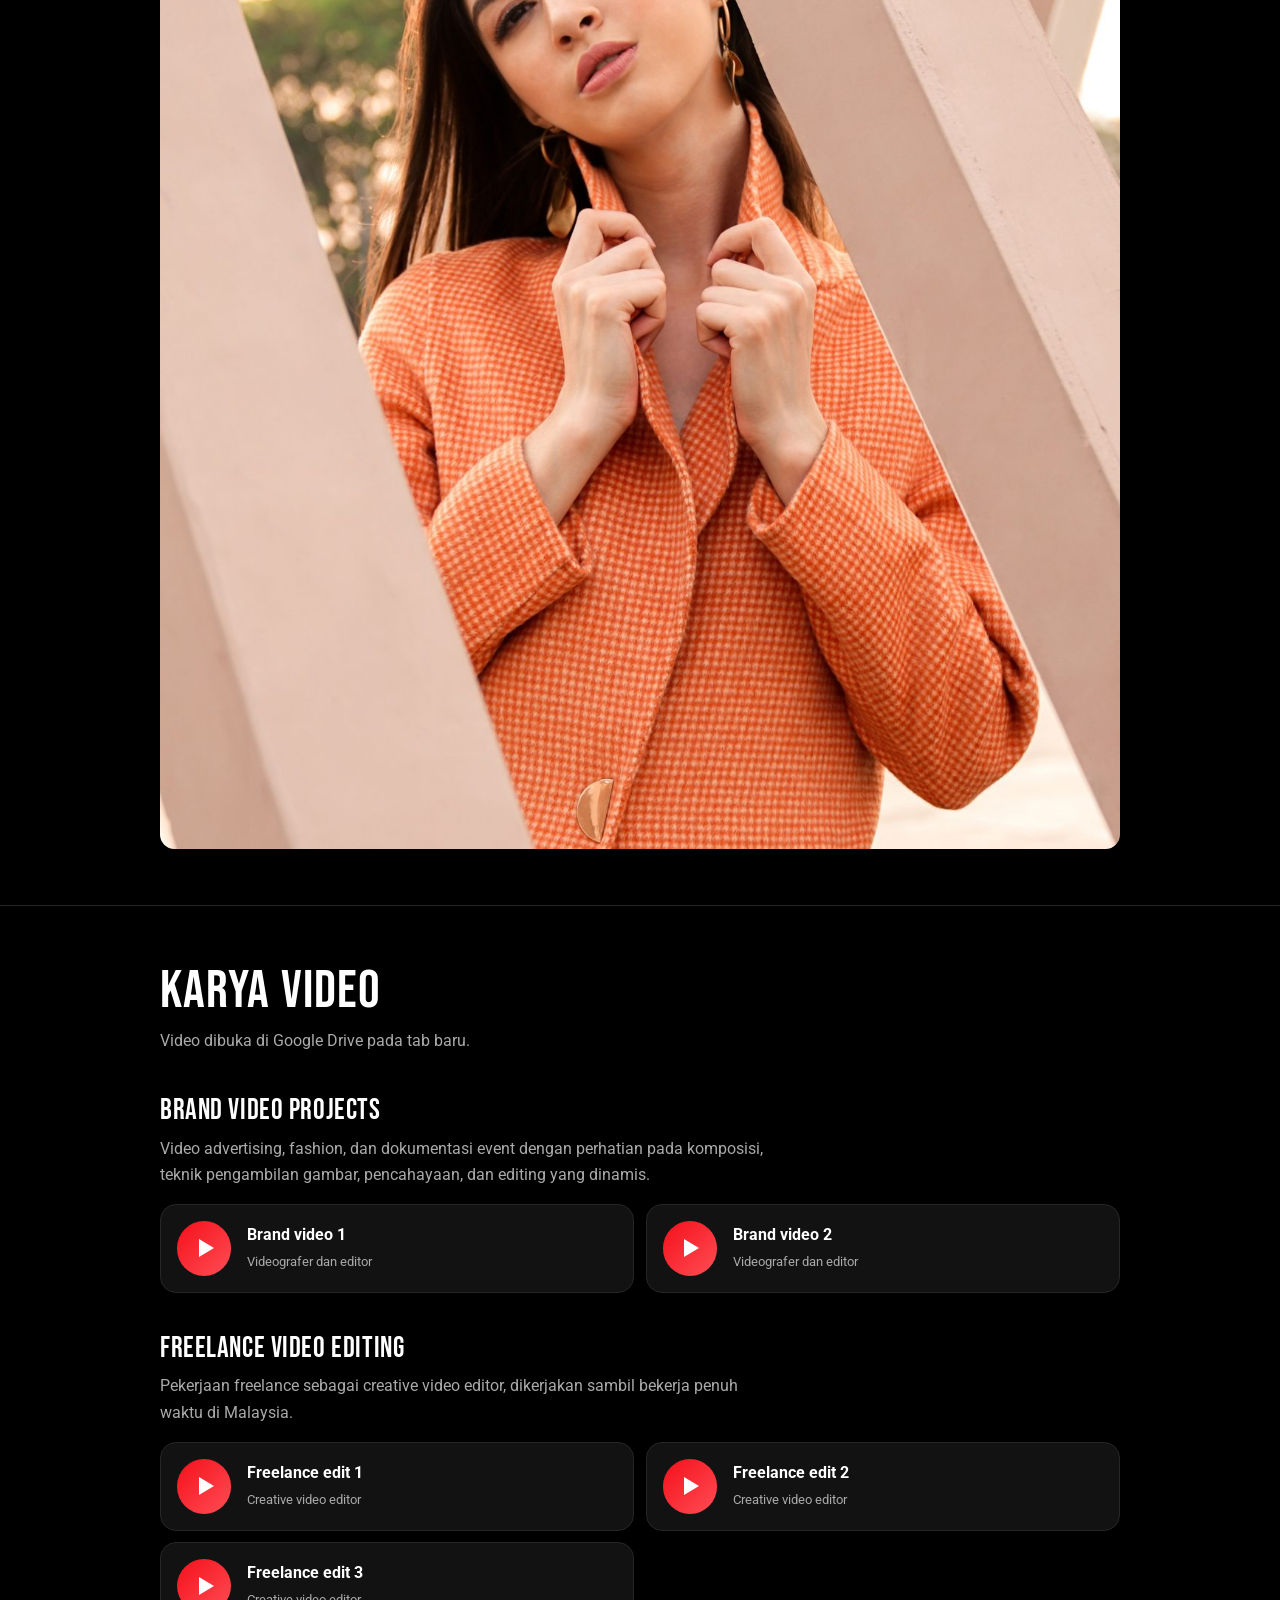
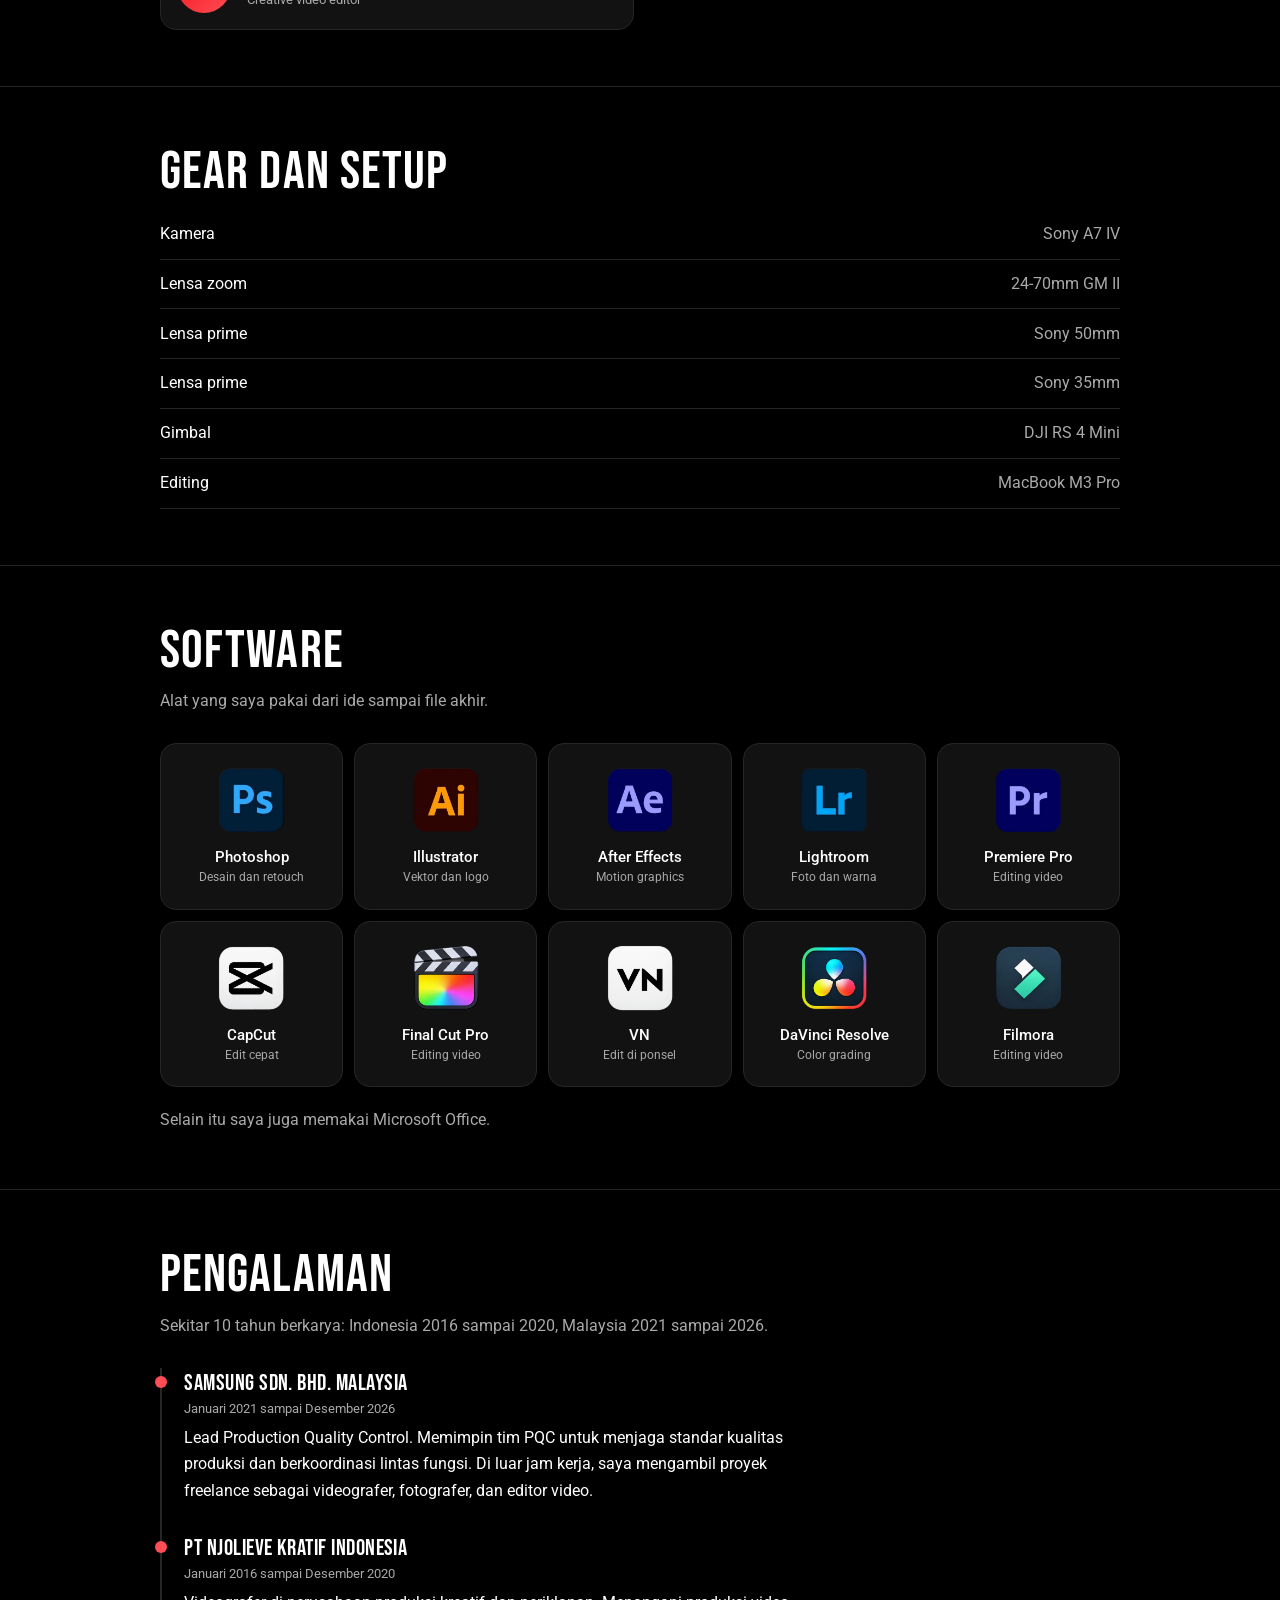
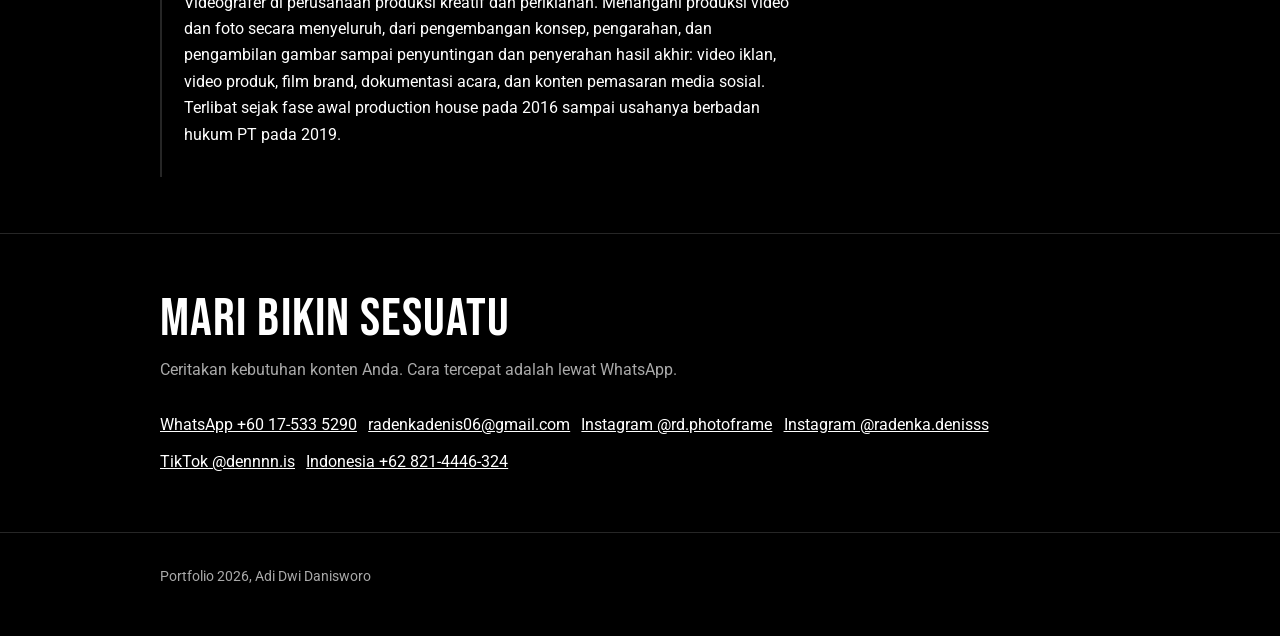
==== commit 16c611ee: "Add files via upload" ====
--- a/index.html
+++ b/index.html
@@ -8,42 +8,34 @@
 <meta property="og:title" content="Adi Dwi Danisworo | Portfolio 2026">
 <meta property="og:image" content="assets/images/adi-hero.png">
 <meta name="description" content="Portofolio fotografi, videografi, dan editing untuk brand, influencer, dan pemilik bisnis.">
-<link rel="stylesheet" href="https://fonts.googleapis.com/css2?family=Syne:wght@600;800&family=DM+Sans:wght@400;500;700&display=swap">
+<link rel="stylesheet" href="https://fonts.googleapis.com/css2?family=Anton&family=Bebas+Neue&family=Roboto:wght@400;500;700&display=swap">
 <link rel="stylesheet" href="style.css">
-<style>
-.shot{background:none;border-radius:0;aspect-ratio:auto;overflow:visible;width:min(100%,380px)}
-.shot::before{content:"";position:absolute;left:-12%;right:-12%;top:12%;bottom:0;width:auto;height:auto;border:0;opacity:1;z-index:0;background:radial-gradient(closest-side,rgba(183,179,240,.38),transparent 72%)}
-.shot::after{display:none}
-.shot img{position:relative;z-index:1;width:100%;height:auto;object-fit:contain;-webkit-mask-image:linear-gradient(#000 84%,transparent);mask-image:linear-gradient(#000 84%,transparent)}
-</style>
 </head>
 <body>
 
 <header class="hero">
 <div class="wrap">
 <nav aria-label="Navigasi">
-<b style="color:var(--text);font-weight:700">Portfolio 2026</b><a href="#tentang">Tentang</a><a href="#karya">Karya</a><a href="#video">Video</a><a href="#alat">Alat</a><a href="#pengalaman">Pengalaman</a><a href="#kontak">Kontak</a>
+<a href="#tentang">Tentang</a><a href="#karya">Karya</a><a href="#video">Video</a><a href="#alat">Gear</a><a href="#software">Software</a><a href="#pengalaman">Pengalaman</a><a href="#kontak">Kontak</a>
 </nav>
-<div class="hero-grid">
-<div>
-<h1><span>Adi Dwi</span><span>Danis&shy;woro</span></h1>
-<p class="role">Photographer, Videographer, Content Creator</p>
-<p class="lead">Saya membantu influencer, brand, dan pemilik bisnis membuat konten visual yang bercerita, dari perencanaan konsep, pemotretan foto dan video, sampai editing akhir.</p>
-<div class="btns">
-<a class="btn main" href="#karya">Lihat karya</a>
-<a class="btn" href="https://wa.me/60175335290" target="_blank" rel="noopener">Chat WhatsApp</a>
+<div class="poster">
+<div class="topbar"><span>PORTFOLIO 2026</span><span class="ready">SIAP BEKERJA <svg class="spark" viewBox="0 0 24 24" aria-hidden="true"><path d="M12 0c1 7 5 11 12 12-7 1-11 5-12 12-1-7-5-11-12-12 7-1 11-5 12-12z" fill="currentColor"/></svg></span></div>
+<h1 aria-label="Portfolio"><svg viewBox="0 0 1000 340" role="presentation"><text x="0" y="322" font-size="380" textLength="1000" lengthAdjust="spacingAndGlyphs">PORTFOLIO</text></svg></h1>
+<p class="roles">PHOTOGRAPHER VIDEOGRAPHER CONTENT CREATOR</p>
+<figure class="hr"><img src="assets/images/adi-hero.png" alt="Adi Dwi Danisworo memegang kamera di atas gimbal" width="1000" height="1494"><figcaption><b aria-label="Adi Dwi Danisworo"><svg viewBox="0 0 1000 150" role="presentation"><text x="0" y="140" font-size="160" textLength="1000" lengthAdjust="spacingAndGlyphs">ADI DWI DANISWORO</text></svg></b><span class="line"></span></figcaption></figure>
+<div class="about2" id="tentang"><h2 class="lab">TENTANG SAYA</h2><p>Saya adalah kreator visual yang berpengalaman dalam fotografi, videografi, dan produksi konten kreatif. Saya membantu brand, bisnis, dan individu menghasilkan konten visual yang menarik, profesional, dan efektif untuk kebutuhan promosi maupun komunikasi.</p></div>
+<div class="facts">
+<div class="exp"><p class="lab"><svg class="i" viewBox="0 0 24 24" aria-hidden="true"><rect x="3" y="5" width="18" height="16" rx="2"/><path d="M3 10h18M8 3v4M16 3v4"/></svg>PENGALAMAN</p><p class="big">10 TAHUN</p><p class="loc"><svg class="i" viewBox="0 0 24 24" aria-hidden="true"><path d="M12 21s7-6.2 7-11.5A7 7 0 0 0 5 9.5C5 14.8 12 21 12 21z"/><circle cx="12" cy="9.5" r="2.5"/></svg>INDONESIA · MALAYSIA</p></div>
+<div class="cats"><p class="trio"><span><svg class="i" viewBox="0 0 24 24" aria-hidden="true"><path d="M4 8h3l2-3h6l2 3h3a1 1 0 0 1 1 1v9a1 1 0 0 1-1 1H4a1 1 0 0 1-1-1V9a1 1 0 0 1 1-1z"/><circle cx="12" cy="13" r="3.5"/></svg>PHOTO</span><i>★</i><span><svg class="i" viewBox="0 0 24 24" aria-hidden="true"><rect x="3" y="6" width="13" height="12" rx="2"/><path d="M16 10l5-3v10l-5-3z"/></svg>VIDEO</span><i>★</i><span><svg class="i" viewBox="0 0 24 24" aria-hidden="true"><rect x="3" y="4" width="18" height="12" rx="2"/><path d="M8 20h8M12 16v4"/></svg>CONTENT</span></p><p class="tagline">VIDEO ADS · PRODUCT · EVENT · SOCIAL MEDIA</p></div>
 </div>
-</div>
-<div class="shot"><img src="assets/images/adi-hero.png" alt="Adi Dwi Danisworo memegang kamera di atas gimbal" width="1000" height="1494"></div>
 </div>
 </div>
 </header>
 
 <main>
-<section id="tentang" class="about">
+<section id="perjalanan" class="about">
 <div class="wrap">
-<h2>Tentang saya</h2>
-<p>Saya adalah kreator visual yang berpengalaman dalam fotografi, videografi, dan produksi konten kreatif. Saya membantu brand, bisnis, dan individu menghasilkan konten visual yang menarik, profesional, dan efektif untuk kebutuhan promosi maupun komunikasi.</p>
+<h2>Perjalanan saya</h2>
 <p>Saya belajar secara otodidak sejak kelas 1 SMK dan kini punya pengalaman sekitar 10 tahun: Indonesia 2016 sampai 2020, Malaysia 2021 sampai 2026. Bagi saya waktu adalah aset berharga, jadi kedisiplinan dan manajemen waktu selalu ikut dalam setiap proyek.</p>
 <ul class="tags">
 <li>Video Ads</li><li>Product</li><li>Event</li><li>Social Media</li>
@@ -99,8 +91,7 @@
 </section>
 
 <section id="alat">
-<div class="wrap two">
-<div>
+<div class="wrap">
 <h2>Gear dan setup</h2>
 <ul class="list">
 <li><span>Kamera</span><span>Sony A7 IV</span></li>
@@ -111,13 +102,25 @@
 <li><span>Editing</span><span>MacBook M3 Pro</span></li>
 </ul>
 </div>
-<div>
+</section>
+
+<section id="software">
+<div class="wrap">
 <h2>Software</h2>
 <p class="sub">Alat yang saya pakai dari ide sampai file akhir.</p>
-<ul class="tags" style="margin-top:0">
-<li>Adobe Premiere Pro</li><li>Adobe After Effects</li><li>Adobe Photoshop</li><li>Adobe Illustrator</li><li>Adobe Lightroom</li><li>DaVinci Resolve</li><li>Final Cut Pro</li><li>CapCut</li><li>Filmora</li><li>VN</li><li>Microsoft Office</li>
+<ul class="sw">
+<li><span class="ic" style="--x:0;--y:0" role="img" aria-label="Logo Photoshop"></span><span class="nm"><b>Photoshop</b><small>Desain dan retouch</small></span></li>
+<li><span class="ic" style="--x:1;--y:0" role="img" aria-label="Logo Illustrator"></span><span class="nm"><b>Illustrator</b><small>Vektor dan logo</small></span></li>
+<li><span class="ic" style="--x:2;--y:0" role="img" aria-label="Logo After Effects"></span><span class="nm"><b>After Effects</b><small>Motion graphics</small></span></li>
+<li><span class="ic" style="--x:3;--y:0" role="img" aria-label="Logo Lightroom"></span><span class="nm"><b>Lightroom</b><small>Foto dan warna</small></span></li>
+<li><span class="ic" style="--x:4;--y:0" role="img" aria-label="Logo Premiere Pro"></span><span class="nm"><b>Premiere Pro</b><small>Editing video</small></span></li>
+<li><span class="ic" style="--x:0;--y:1" role="img" aria-label="Logo CapCut"></span><span class="nm"><b>CapCut</b><small>Edit cepat</small></span></li>
+<li><span class="ic" style="--x:1;--y:1" role="img" aria-label="Logo Final Cut Pro"></span><span class="nm"><b>Final Cut Pro</b><small>Editing video</small></span></li>
+<li><span class="ic" style="--x:2;--y:1" role="img" aria-label="Logo VN"></span><span class="nm"><b>VN</b><small>Edit di ponsel</small></span></li>
+<li><span class="ic" style="--x:3;--y:1" role="img" aria-label="Logo DaVinci Resolve"></span><span class="nm"><b>DaVinci Resolve</b><small>Color grading</small></span></li>
+<li><span class="ic" style="--x:4;--y:1" role="img" aria-label="Logo Filmora"></span><span class="nm"><b>Filmora</b><small>Editing video</small></span></li>
 </ul>
-</div>
+<p class="sub" style="margin:1.2rem 0 0">Selain itu saya juga memakai Microsoft Office.</p>
 </div>
 </section>
 
@@ -153,7 +156,7 @@
 <dialog id="lb" aria-label="Pratinjau gambar"><img alt=""></dialog>
 <script src="script.js" defer></script>
 <script>
-(function(){var i=document.querySelector('.shot img'),n=['adi-hero.PNG','hero.png','hero.PNG','hero.JPEG','hero.jpg'],k=0;
+(function(){var i=document.querySelector('.hr img'),n=['adi-hero.PNG','hero.png','hero.PNG','hero.JPEG','hero.jpg'],k=0;
 if(!i)return;i.addEventListener('error',function(){if(k<n.length){i.src='assets/images/'+n[k++];}});})();
 </script>
 </body>
--- a/style.css
+++ b/style.css
@@ -1,5 +1,5 @@
-:root{--ink:#0f0d16;--panel:#181525;--line:#2b2742;--text:#f2eff8;--muted:#a39eb8;--lav:#b7b3f0;--peach:#f2b79b;
---display:"Syne","Trebuchet MS",system-ui,sans-serif;--body:"DM Sans",system-ui,-apple-system,"Segoe UI",sans-serif;
+:root{--ink:#000;--panel:#121212;--line:#262626;--text:#fff;--muted:#a9a9a9;--lav:#f4101a;--red:#f4101a;--peach:#ff4d55;
+--display:"Bebas Neue","Oswald","Arial Narrow",sans-serif;--head:"Anton","Impact","Haettenschweiler","Arial Narrow Bold",sans-serif;--cond:"Bebas Neue","Oswald","Arial Narrow",sans-serif;--body:"Roboto",system-ui,-apple-system,"Segoe UI",sans-serif;
 color-scheme:dark;box-sizing:border-box;padding-top:env(safe-area-inset-top,0px);padding-bottom:env(safe-area-inset-bottom,0px)}
 html{scroll-behavior:smooth;scroll-padding-top:env(safe-area-inset-top,0px)}
 *,*::before,*::after{box-sizing:inherit}
@@ -9,29 +9,41 @@
 .wrap{width:min(100% - 2.5rem,960px);margin-inline:auto}
 :focus-visible{outline:2px solid var(--lav);outline-offset:3px}
 
-/* hero */
-.hero{padding:1.25rem 0 3.5rem;background:radial-gradient(120% 60% at 80% 0%,#2a2450 0%,transparent 60%)}
-nav{display:flex;flex-wrap:wrap;gap:.4rem 1.4rem;font-size:.92rem;color:var(--muted);margin-bottom:2.2rem}
+/* hero poster */
+.hero{padding:1rem 0 3rem;background:#000;overflow:hidden}
+.hero .wrap{width:min(100% - 2.5rem,1180px)}
+nav{display:flex;flex-wrap:wrap;gap:.4rem 1.2rem;font-size:.82rem;color:var(--muted);margin-bottom:1.6rem;letter-spacing:.04em}
 nav a{text-decoration:none}
-nav a:hover{color:var(--text)}
-.hero-grid{display:grid;gap:2rem}
-h1{font:800 clamp(2.7rem,12vw,5.6rem)/.95 var(--display);margin:0 0 1rem;letter-spacing:-.02em}
-h1 span{display:block;animation:rise .9s cubic-bezier(.2,.7,.2,1) both}
-h1 span:nth-child(2){animation-delay:.12s}
-h1 span:nth-child(3){animation-delay:.24s}
-@keyframes rise{from{opacity:0;transform:translateY(.6em)}to{opacity:1;transform:none}}
-.role{font:600 1.15rem/1.3 var(--display);color:var(--peach);margin:0 0 .8rem}
-.lead{color:var(--muted);max-width:34rem;margin:0 0 1.6rem}
-.btns{display:flex;flex-wrap:wrap;gap:.7rem}
-.btn{display:inline-block;padding:.8rem 1.3rem;border-radius:999px;border:1px solid var(--line);text-decoration:none;font-weight:500;background:transparent;color:var(--text);transition:background .2s,border-color .2s}
-.btn:hover{border-color:var(--lav)}
-.btn.main{background:var(--lav);border-color:var(--lav);color:#17132b;font-weight:700}
-.btn.main:hover{background:#cbc8f7}
-.shot{position:relative;width:min(100%,360px);justify-self:center;aspect-ratio:3/4;border-radius:999px 999px 1.2rem 1.2rem;overflow:hidden;background:#a9a8d0}
-.shot img{width:100%;height:100%;object-fit:cover;object-position:50% 20%}
-.shot::before,.shot::after{content:"";position:absolute;width:26px;height:26px;border:2px solid #17132b;opacity:.55;z-index:1}
-.shot::before{left:14px;bottom:14px;border-width:0 0 2px 2px}
-.shot::after{right:14px;bottom:14px;border-width:0 2px 2px 0}
+nav a:hover{color:#fff}
+.poster{display:grid;grid-template-columns:minmax(0,1fr);gap:1rem}
+.topbar{display:flex;justify-content:space-between;align-items:center;font:500 .85rem/1 var(--body);letter-spacing:.12em}
+.ready{display:flex;align-items:center;gap:.5rem;font-size:.72rem}
+.spark{width:1.6rem;height:1.6rem;color:var(--red)}
+h1{margin:0;line-height:0;color:var(--red)}
+h1 svg{display:block;width:100%;height:auto;overflow:visible}
+h1 text{fill:currentColor;font-family:var(--head)}
+.roles{margin:0;font:400 clamp(1.3rem,5.6vw,1.9rem)/1.1 var(--head);letter-spacing:.03em;word-spacing:.3em}
+.hr{position:relative;margin:.5rem auto 0;width:min(100%,400px)}
+.hr::before{content:"";position:absolute;inset:10% -15% 0;background:radial-gradient(closest-side,rgba(244,16,26,.38),rgba(244,16,26,0) 72%);z-index:0}
+.hr img{position:relative;z-index:1;width:100%;height:auto}
+.hr figcaption{position:absolute;z-index:2;left:0;right:0;bottom:0;text-align:center}
+.hr b{display:block;line-height:0;filter:drop-shadow(0 2px 12px #000)}
+.hr b svg{display:block;width:100%;height:auto;overflow:visible}
+.hr b text{fill:#fff;font-family:var(--head)}
+.line{display:block;height:2px;margin-top:.5rem;background:linear-gradient(90deg,#fff 0 40%,var(--red) 40%)}
+.lab{margin:0 0 .5rem;font:700 .85rem/1 var(--body);letter-spacing:.12em;color:var(--red)}
+.about2 .lab{padding-left:.3rem}
+.about2 p{margin:0;padding-left:1rem;border-left:3px solid #fff;max-width:36rem;line-height:1.6}
+.facts{display:grid;gap:1.4rem}
+.exp .lab{display:flex;align-items:center;gap:.5rem;margin-bottom:.2rem}
+.exp .big{margin:0;font:400 2.7rem/1.1 var(--head);letter-spacing:.03em}
+.loc{display:flex;align-items:center;gap:.5rem;margin:.2rem 0 0;font-size:.82rem;letter-spacing:.12em;color:#ddd}
+.i{width:1.15em;height:1.15em;flex:none;fill:none;stroke:currentColor;stroke-width:1.8;stroke-linecap:round;stroke-linejoin:round}
+.exp .i{color:var(--red)}
+.trio{display:flex;align-items:center;flex-wrap:wrap;gap:.5rem .8rem;margin:0 0 .7rem;font:400 1.05rem/1 var(--head);letter-spacing:.06em}
+.trio span{display:flex;align-items:center;gap:.4rem}
+.trio i{font-style:normal;font-size:.9rem}
+.tagline{margin:0;font-size:.78rem;letter-spacing:.14em;color:#ddd}
 
 /* sections */
 section{padding:3.5rem 0;border-top:1px solid var(--line)}
@@ -52,7 +64,7 @@
 .vid{display:flex;gap:1rem;align-items:center;padding:1rem;border:1px solid var(--line);border-radius:1rem;background:var(--panel);text-decoration:none;transition:border-color .2s}
 .vid:hover{border-color:var(--peach)}
 .play{flex:none;width:3.4rem;height:3.4rem;border-radius:50%;background:linear-gradient(135deg,var(--lav),var(--peach));display:grid;place-items:center}
-.play::after{content:"";width:0;height:0;margin-left:4px;border-style:solid;border-width:9px 0 9px 15px;border-color:transparent transparent transparent #17132b}
+.play::after{content:"";width:0;height:0;margin-left:4px;border-style:solid;border-width:9px 0 9px 15px;border-color:transparent transparent transparent #fff}
 .vid b{display:block;font-weight:700}
 .vid small{color:var(--muted)}
 
@@ -76,9 +88,35 @@
 dialog img{max-width:96vw;max-height:92vh;border-radius:.8rem;cursor:zoom-out}
 
 @media(min-width:760px){
-.hero-grid{grid-template-columns:1.2fr 1fr;align-items:center;gap:3rem}
 .two{grid-template-columns:1fr 1fr;gap:3rem}
 .vids{grid-template-columns:1fr 1fr}
 .mosaic{gap:.9rem}
 }
 @media(prefers-reduced-motion:reduce){h1 span{animation:none}html{scroll-behavior:auto}.mosaic img{transition:none}}
+
+/* tipografi judul */
+h2{font-weight:400;font-size:clamp(2.3rem,8vw,3.4rem);letter-spacing:.02em;text-transform:uppercase}
+h3{font-weight:400;font-size:1.8rem;letter-spacing:.02em}
+.tl b{font-weight:400;font-size:1.45rem;letter-spacing:.02em}
+.hero h2.lab{font:700 .85rem/1 var(--body);letter-spacing:.12em;text-transform:none;margin:0 0 .5rem}
+
+/* software */
+.sw{list-style:none;padding:0;margin:1.2rem 0 0;display:grid;grid-template-columns:1fr 1fr;gap:.7rem}
+.sw li{display:flex;align-items:center;gap:.8rem;padding:.8rem;border:1px solid var(--line);border-radius:1rem;background:var(--panel);transition:border-color .2s,transform .2s}
+.sw li:hover{border-color:var(--red);transform:translateY(-2px)}
+.ic{flex:none;width:3.2rem;height:3.2rem;border-radius:22%;background:url(assets/images/software.png) no-repeat;background-size:500% 200%;background-position:calc(var(--x)*25%) calc(var(--y)*100%)}
+.nm b{display:block;font-weight:500;font-size:.95rem;line-height:1.25}
+.nm small{display:block;color:var(--muted);font-size:.78rem}
+@media(min-width:760px){
+.poster{grid-template-columns:minmax(0,1.55fr) minmax(0,1fr);grid-template-areas:"top photo" "title photo" "roles photo" "about photo" "facts photo";grid-template-rows:repeat(4,auto) 1fr;column-gap:2.5rem;row-gap:1.1rem}
+.topbar{grid-area:top}
+h1{grid-area:title}
+.roles{grid-area:roles;font-size:clamp(1.5rem,2.9vw,2.6rem)}
+.hr{grid-area:photo;width:100%;align-self:end;margin:0}
+.about2{grid-area:about;margin-top:1.2rem}
+.facts{grid-area:facts;grid-template-columns:auto 1fr;align-items:center;align-self:end;gap:2rem}
+.cats{border-left:2px solid #fff;padding-left:1.6rem}
+.sw{grid-template-columns:repeat(5,1fr)}
+.sw li{flex-direction:column;text-align:center;padding:1.3rem .6rem}
+.ic{width:4.4rem;height:4.4rem}
+}
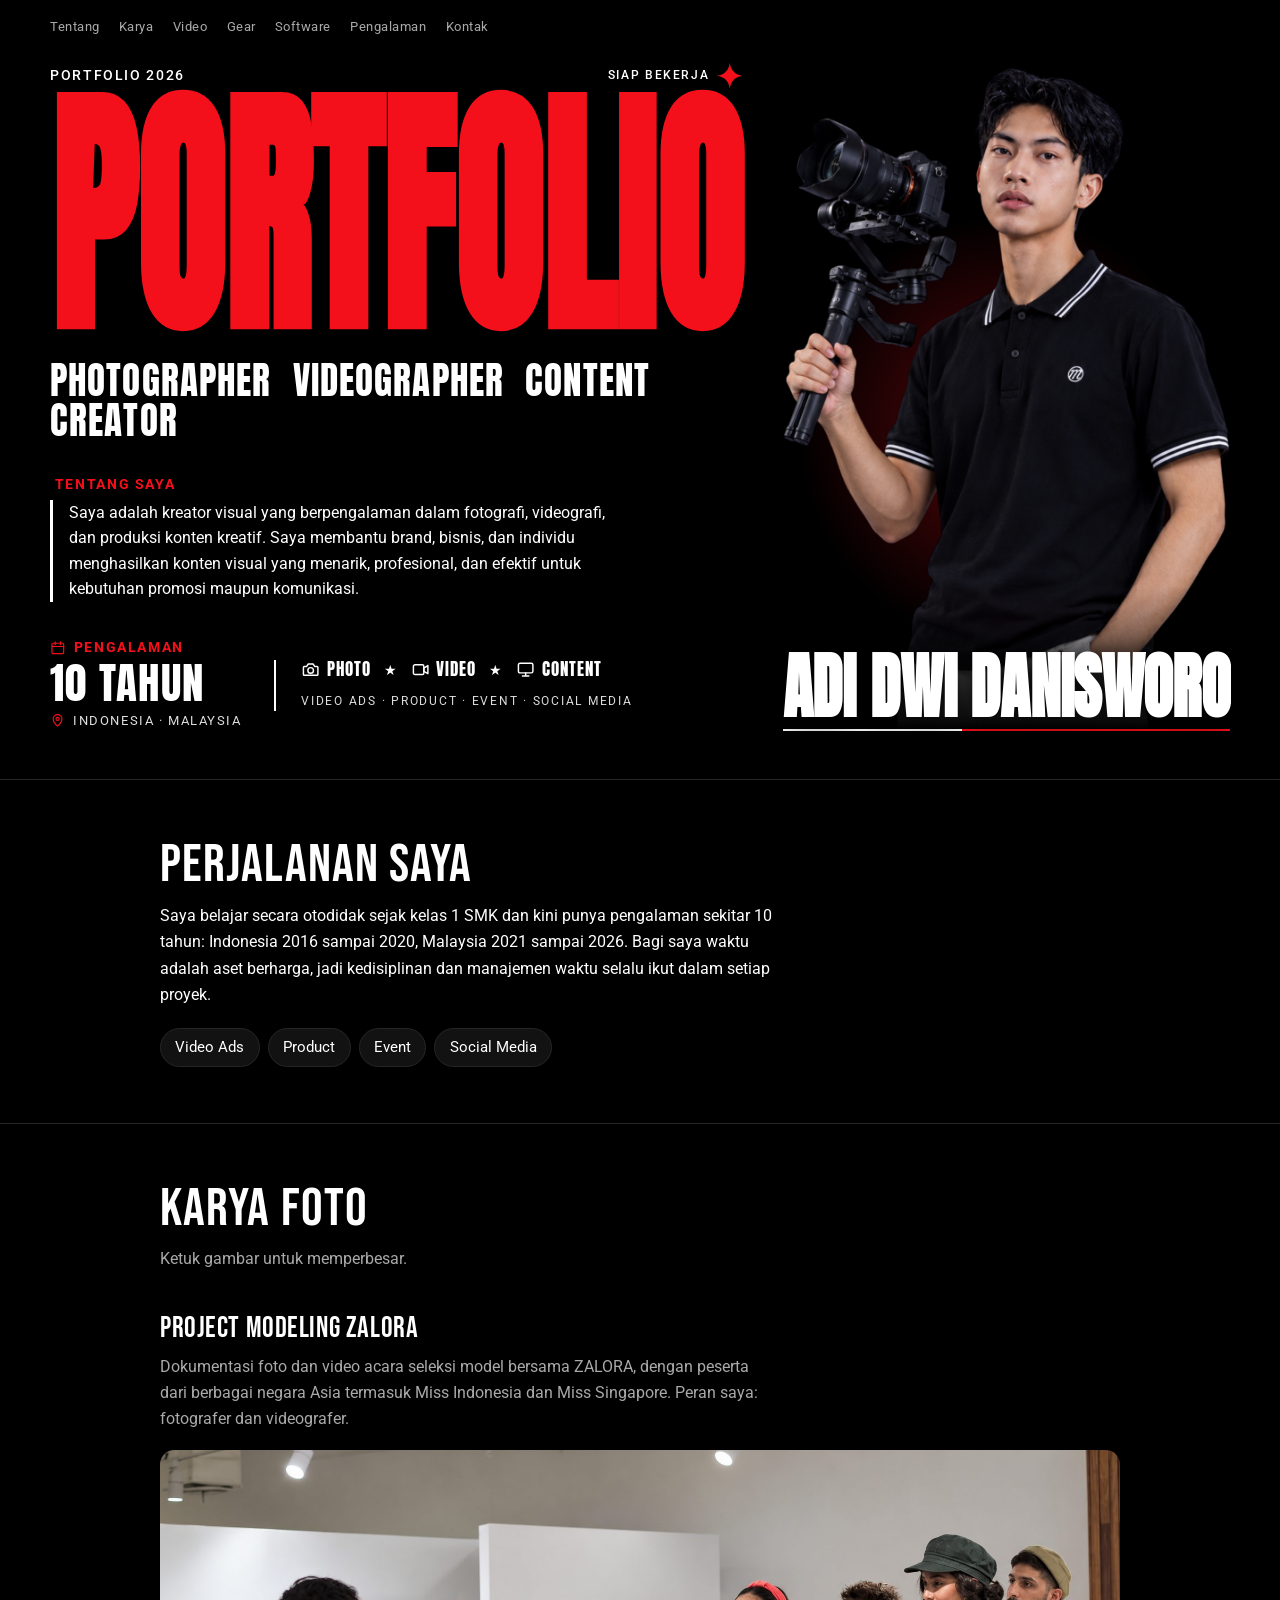
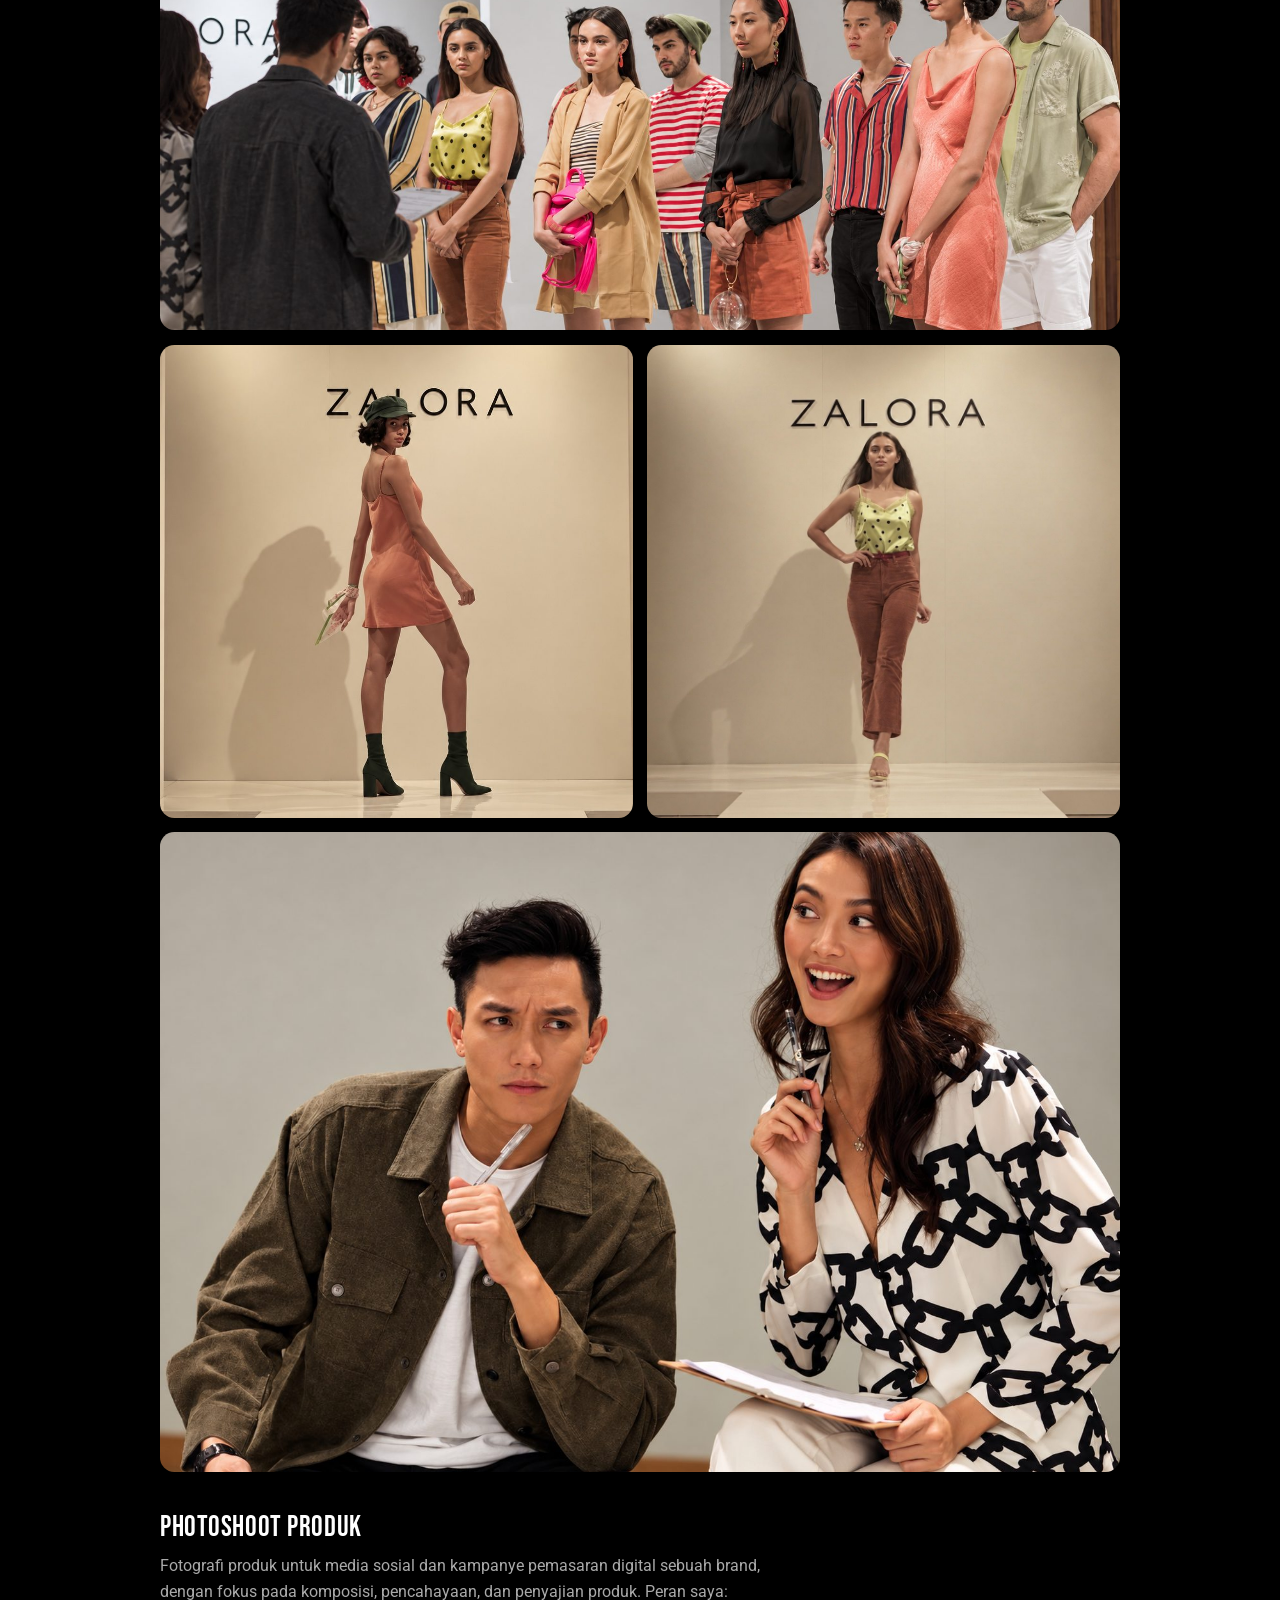
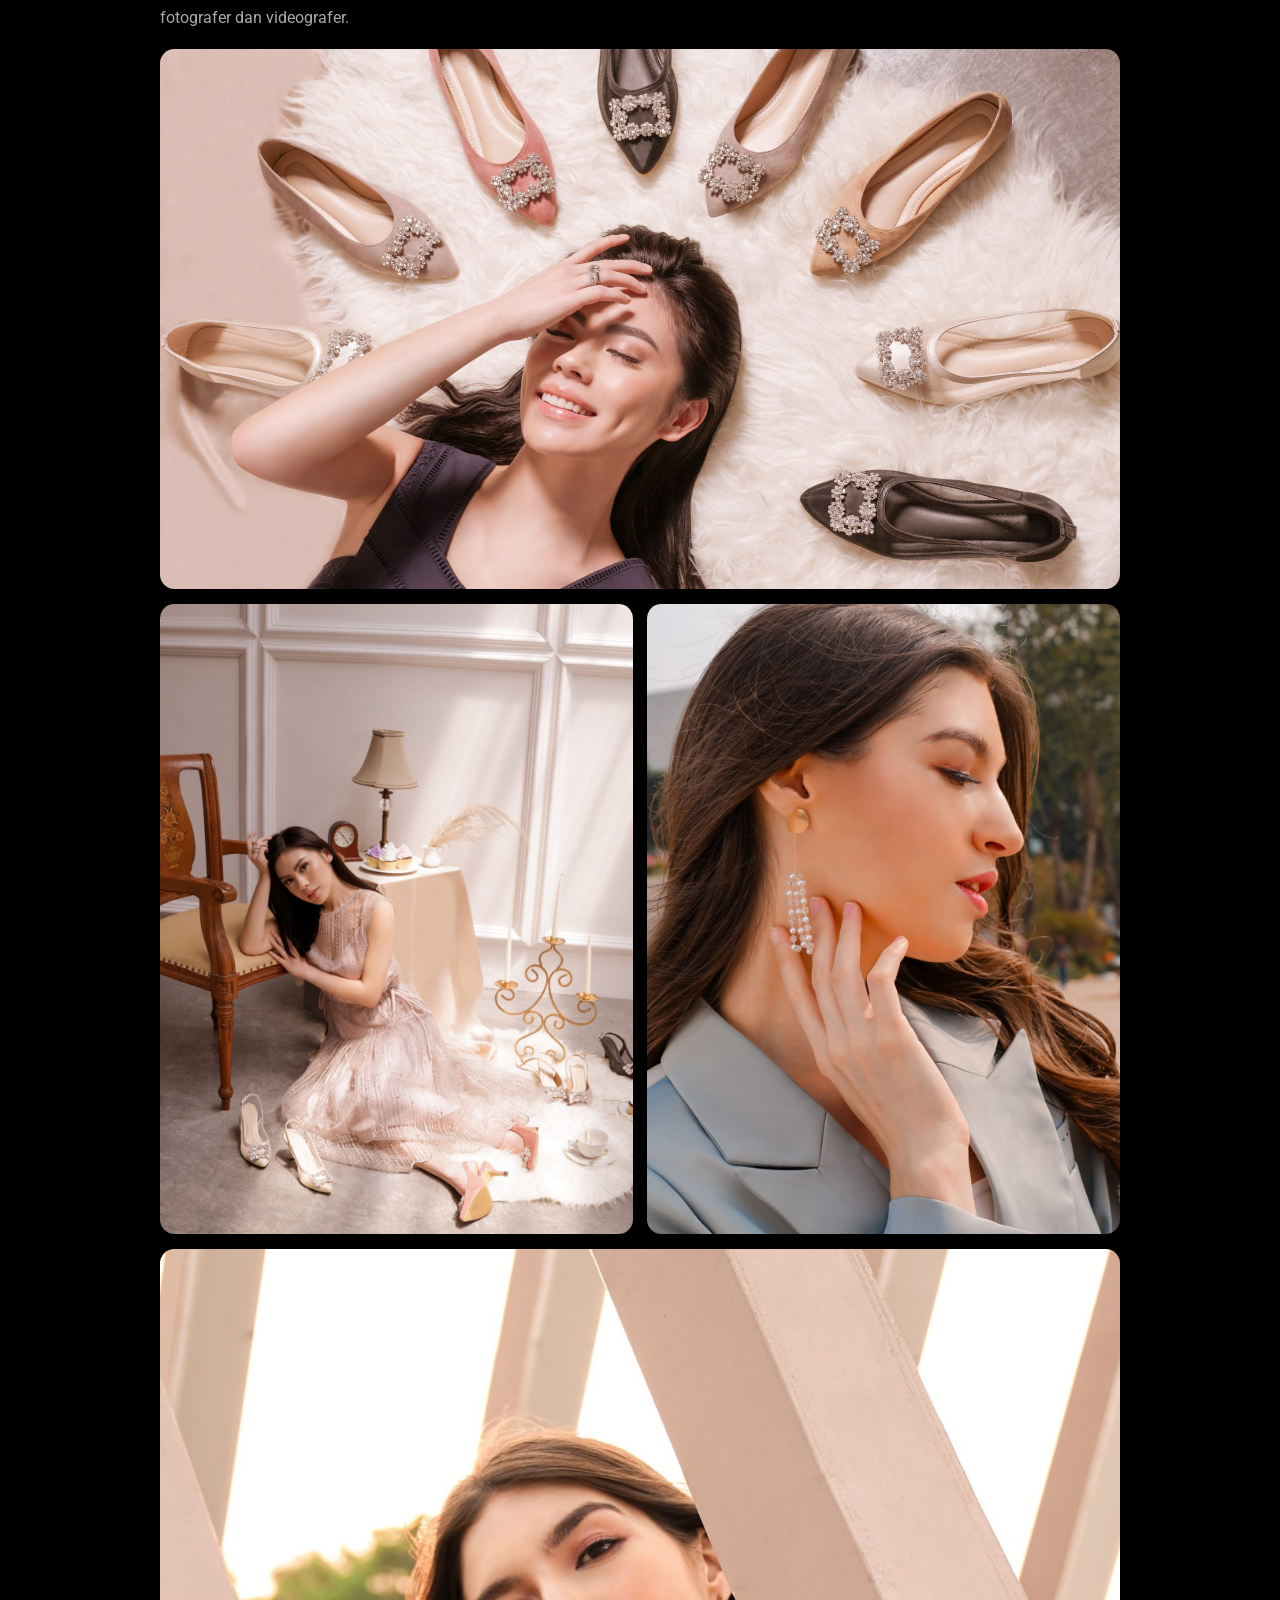
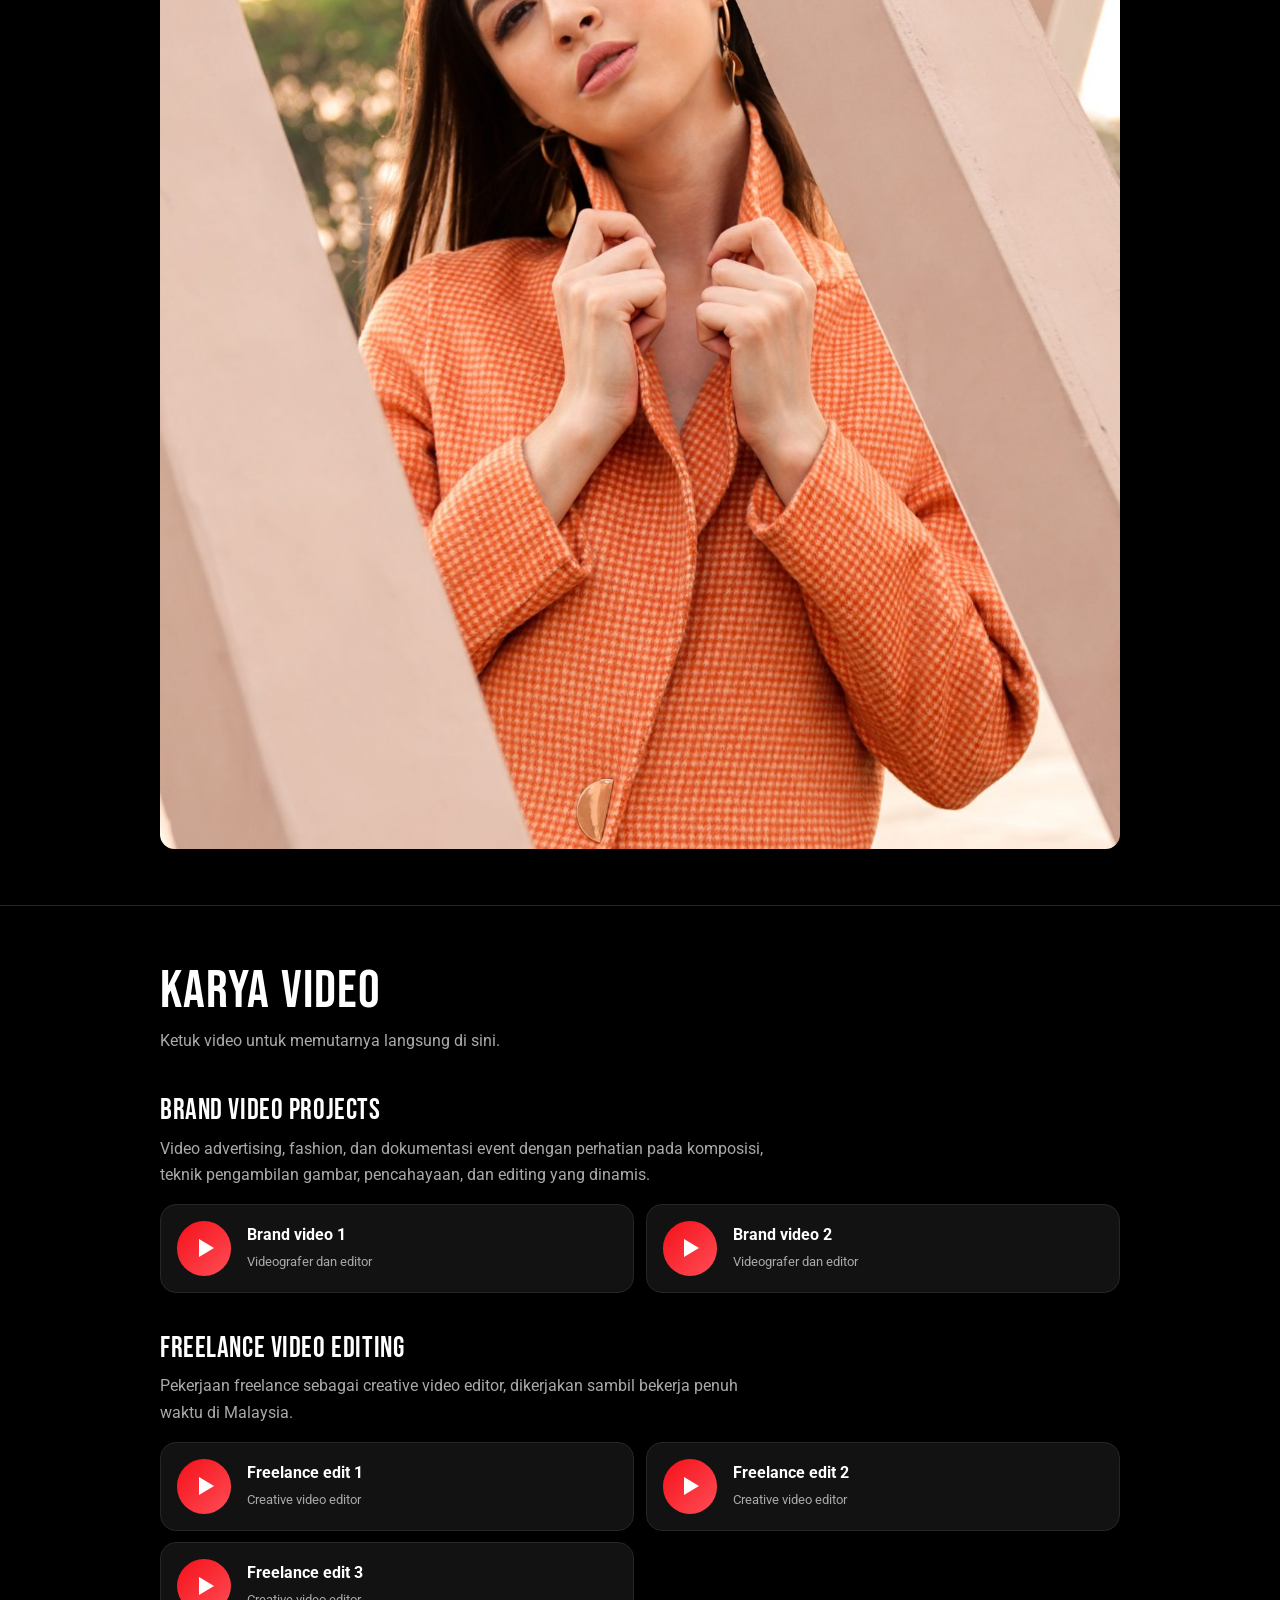
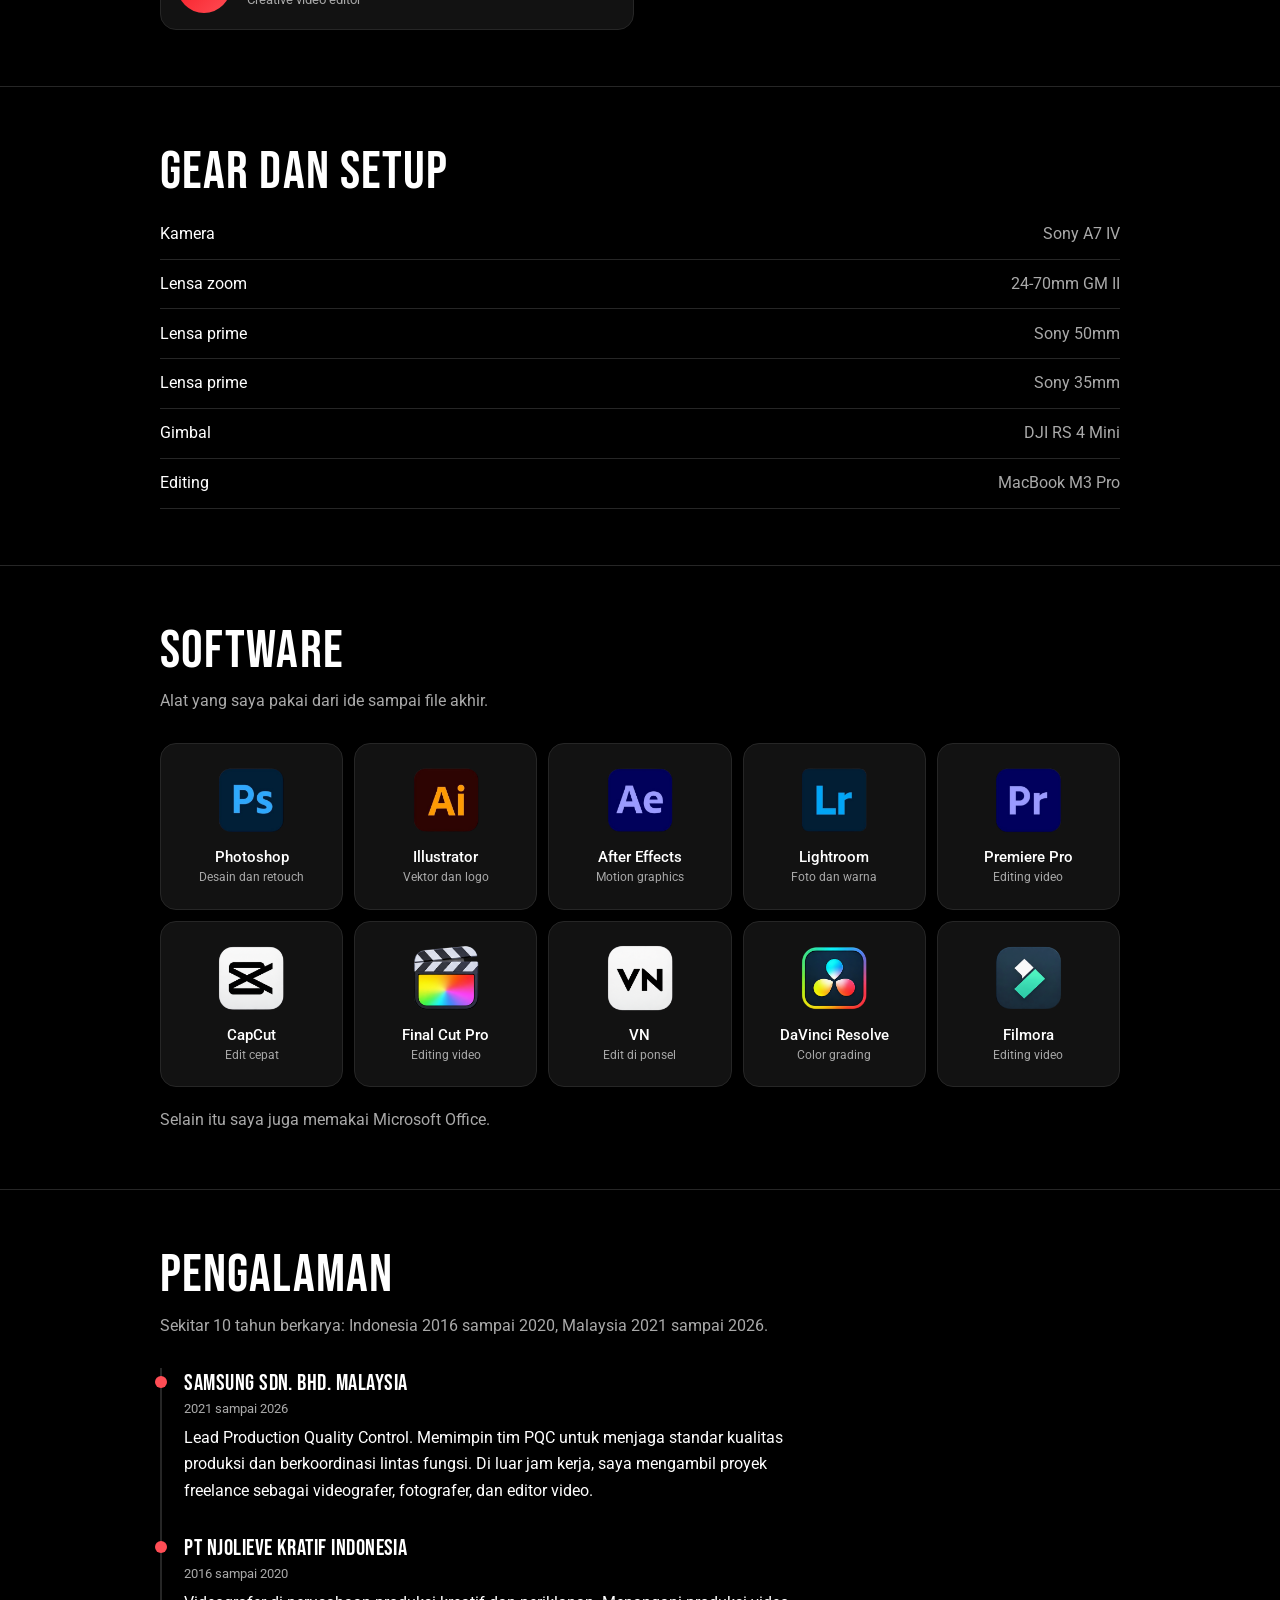
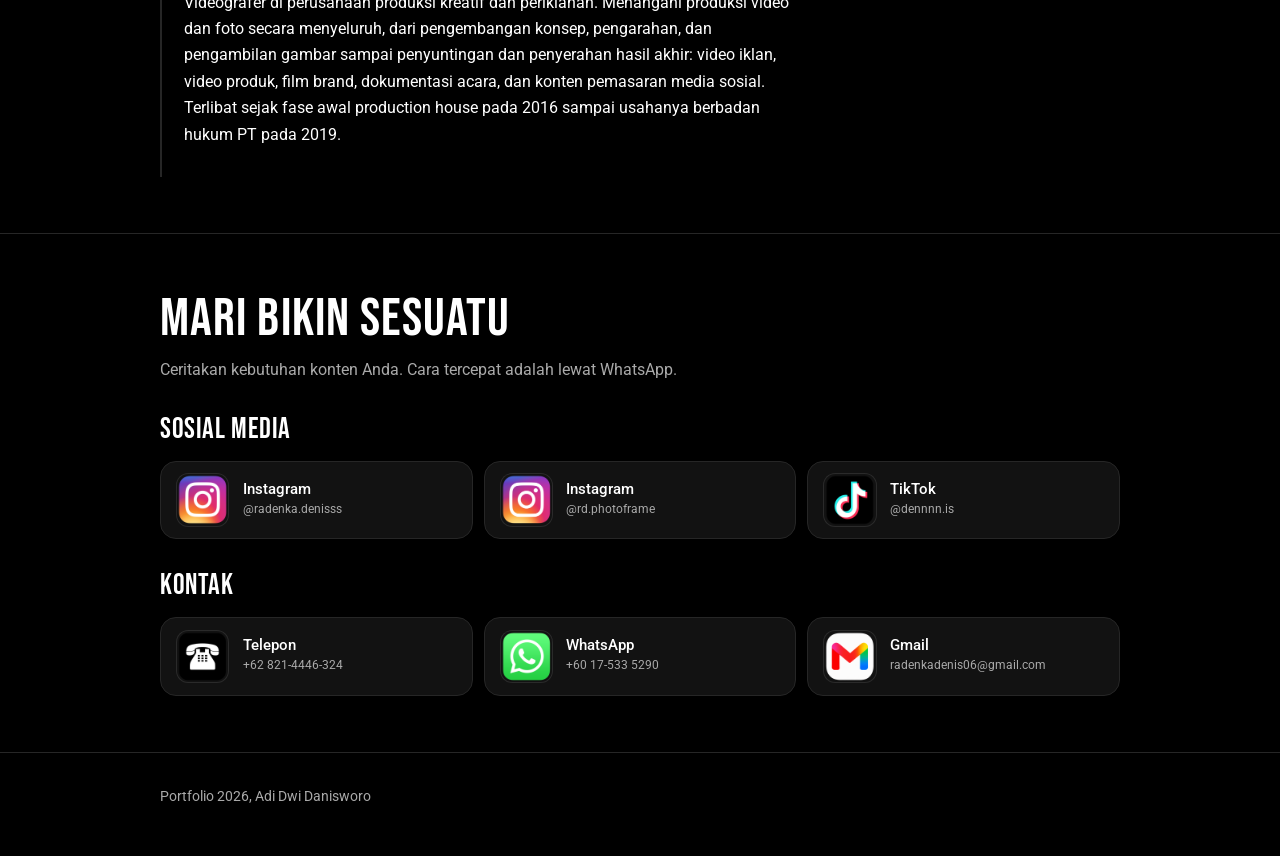
==== commit 1bb21fd5: "Update index.html" ====
--- a/index.html
+++ b/index.html
@@ -71,21 +71,21 @@
 <section id="video">
 <div class="wrap">
 <h2>Karya video</h2>
-<p class="sub">Video dibuka di Google Drive pada tab baru.</p>
+<p class="sub">Ketuk video untuk memutarnya langsung di sini.</p>
 
 <h3>Brand video projects</h3>
 <p class="sub" style="margin-bottom:0">Video advertising, fashion, dan dokumentasi event dengan perhatian pada komposisi, teknik pengambilan gambar, pencahayaan, dan editing yang dinamis.</p>
 <div class="vids">
-<a class="vid" href="https://drive.google.com/file/d/1EBnQZQ3IxUgjmAhiGLMhx25iZJbSlHqN/view?usp=drivesdk" target="_blank" rel="noopener"><span class="play"></span><span><b>Brand video 1</b><small>Videografer dan editor</small></span></a>
-<a class="vid" href="https://drive.google.com/file/d/1_sR3R-W6dTUoqHLaCCh3W-YQVJC3bsXZ/view?usp=drivesdk" target="_blank" rel="noopener"><span class="play"></span><span><b>Brand video 2</b><small>Videografer dan editor</small></span></a>
+<div class="vid" data-id="1EBnQZQ3IxUgjmAhiGLMhx25iZJbSlHqN"><button type="button" class="vbtn"><span class="play"></span><span><b>Brand video 1</b><small>Videografer dan editor</small></span></button></div>
+<div class="vid" data-id="1_sR3R-W6dTUoqHLaCCh3W-YQVJC3bsXZ"><button type="button" class="vbtn"><span class="play"></span><span><b>Brand video 2</b><small>Videografer dan editor</small></span></button></div>
 </div>
 
 <h3>Freelance video editing</h3>
 <p class="sub" style="margin-bottom:0">Pekerjaan freelance sebagai creative video editor, dikerjakan sambil bekerja penuh waktu di Malaysia.</p>
 <div class="vids">
-<a class="vid" href="https://drive.google.com/file/d/11sUFPBlH6JbHPIhqc1RoOEINfWGJs406/view?usp=drivesdk" target="_blank" rel="noopener"><span class="play"></span><span><b>Freelance edit 1</b><small>Creative video editor</small></span></a>
-<a class="vid" href="https://drive.google.com/file/d/18ALA9jjjHBnhwu6onAmQ1Ac5joZSNJK-/view?usp=drivesdk" target="_blank" rel="noopener"><span class="play"></span><span><b>Freelance edit 2</b><small>Creative video editor</small></span></a>
-<a class="vid" href="https://drive.google.com/file/d/12ujKWf9VUYb9aiE_YGRskacK6qzGVZDB/view?usp=drivesdk" target="_blank" rel="noopener"><span class="play"></span><span><b>Freelance edit 3</b><small>Creative video editor</small></span></a>
+<div class="vid" data-id="11sUFPBlH6JbHPIhqc1RoOEINfWGJs406"><button type="button" class="vbtn"><span class="play"></span><span><b>Freelance edit 1</b><small>Creative video editor</small></span></button></div>
+<div class="vid" data-id="18ALA9jjjHBnhwu6onAmQ1Ac5joZSNJK-"><button type="button" class="vbtn"><span class="play"></span><span><b>Freelance edit 2</b><small>Creative video editor</small></span></button></div>
+<div class="vid" data-id="12ujKWf9VUYb9aiE_YGRskacK6qzGVZDB"><button type="button" class="vbtn"><span class="play"></span><span><b>Freelance edit 3</b><small>Creative video editor</small></span></button></div>
 </div>
 </div>
 </section>
@@ -129,8 +129,8 @@
 <h2>Pengalaman</h2>
 <p class="sub">Sekitar 10 tahun berkarya: Indonesia 2016 sampai 2020, Malaysia 2021 sampai 2026.</p>
 <div class="tl">
-<div><b>Samsung Sdn. Bhd. Malaysia</b><small>Januari 2021 sampai Desember 2026</small><p>Lead Production Quality Control. Memimpin tim PQC untuk menjaga standar kualitas produksi dan berkoordinasi lintas fungsi. Di luar jam kerja, saya mengambil proyek freelance sebagai videografer, fotografer, dan editor video.</p></div>
-<div><b>PT Njolieve Kratif Indonesia</b><small>Januari 2016 sampai Desember 2020</small><p>Videografer di perusahaan produksi kreatif dan periklanan. Menangani produksi video dan foto secara menyeluruh, dari pengembangan konsep, pengarahan, dan pengambilan gambar sampai penyuntingan dan penyerahan hasil akhir: video iklan, video produk, film brand, dokumentasi acara, dan konten pemasaran media sosial. Terlibat sejak fase awal production house pada 2016 sampai usahanya berbadan hukum PT pada 2019.</p></div>
+<div><b>Samsung Sdn. Bhd. Malaysia</b><small>2021 sampai 2026</small><p>Lead Production Quality Control. Memimpin tim PQC untuk menjaga standar kualitas produksi dan berkoordinasi lintas fungsi. Di luar jam kerja, saya mengambil proyek freelance sebagai videografer, fotografer, dan editor video.</p></div>
+<div><b>PT Njolieve Kratif Indonesia</b><small>2016 sampai 2020</small><p>Videografer di perusahaan produksi kreatif dan periklanan. Menangani produksi video dan foto secara menyeluruh, dari pengembangan konsep, pengarahan, dan pengambilan gambar sampai penyuntingan dan penyerahan hasil akhir: video iklan, video produk, film brand, dokumentasi acara, dan konten pemasaran media sosial. Terlibat sejak fase awal production house pada 2016 sampai usahanya berbadan hukum PT pada 2019.</p></div>
 </div>
 </div>
 </section>
@@ -139,13 +139,17 @@
 <div class="wrap">
 <h2>Mari bikin sesuatu</h2>
 <p class="sub">Ceritakan kebutuhan konten Anda. Cara tercepat adalah lewat WhatsApp.</p>
-<div class="contact">
-<a class="btn main" href="https://wa.me/60175335290" target="_blank" rel="noopener">WhatsApp +60 17-533 5290</a>
-<a class="btn" href="mailto:radenkadenis06@gmail.com">radenkadenis06@gmail.com</a>
-<a class="btn" href="https://www.instagram.com/rd.photoframe" target="_blank" rel="noopener">Instagram @rd.photoframe</a>
-<a class="btn" href="https://www.instagram.com/radenka.denisss" target="_blank" rel="noopener">Instagram @radenka.denisss</a>
-<a class="btn" href="https://www.tiktok.com/@dennnn.is" target="_blank" rel="noopener">TikTok @dennnn.is</a>
-<a class="btn" href="tel:+628214446324">Indonesia +62 821-4446-324</a>
+<h3>Sosial media</h3>
+<div class="ctg">
+<a class="ct" href="https://www.instagram.com/radenka.denisss" target="_blank" rel="noopener"><span class="ci" style="--x:0;--y:0" role="img" aria-label="Logo Instagram"></span><span class="nm"><b>Instagram</b><small>@radenka.denisss</small></span></a>
+<a class="ct" href="https://www.instagram.com/rd.photoframe" target="_blank" rel="noopener"><span class="ci" style="--x:1;--y:0" role="img" aria-label="Logo Instagram"></span><span class="nm"><b>Instagram</b><small>@rd.photoframe</small></span></a>
+<a class="ct" href="https://www.tiktok.com/@dennnn.is" target="_blank" rel="noopener"><span class="ci" style="--x:2;--y:0" role="img" aria-label="Logo TikTok"></span><span class="nm"><b>TikTok</b><small>@dennnn.is</small></span></a>
+</div>
+<h3>Kontak</h3>
+<div class="ctg">
+<a class="ct" href="tel:+628214446324"><span class="ci" style="--x:0;--y:1" role="img" aria-label="Logo Telepon"></span><span class="nm"><b>Telepon</b><small>+62 821-4446-324</small></span></a>
+<a class="ct" href="https://wa.me/60175335290" target="_blank" rel="noopener"><span class="ci" style="--x:1;--y:1" role="img" aria-label="Logo WhatsApp"></span><span class="nm"><b>WhatsApp</b><small>+60 17-533 5290</small></span></a>
+<a class="ct" href="mailto:radenkadenis06@gmail.com"><span class="ci" style="--x:2;--y:1" role="img" aria-label="Logo Gmail"></span><span class="nm"><b>Gmail</b><small>radenkadenis06@gmail.com</small></span></a>
 </div>
 </div>
 </section>
--- a/style.css
+++ b/style.css
@@ -120,3 +120,24 @@
 .sw li{flex-direction:column;text-align:center;padding:1.3rem .6rem}
 .ic{width:4.4rem;height:4.4rem}
 }
+
+/* pemutar video */
+.vbtn{all:unset;box-sizing:border-box;display:flex;align-items:center;gap:1rem;width:100%;cursor:pointer;color:inherit}
+.vbtn:focus-visible{outline:2px solid var(--lav);outline-offset:4px;border-radius:.6rem}
+.vbtn b{display:block;font-weight:700}
+.vbtn small{color:var(--muted)}
+.vid.on{display:block;grid-column:1/-1;padding:.6rem}
+.frame{position:relative;aspect-ratio:16/9;border-radius:.7rem;overflow:hidden;background:#000}
+.frame iframe{position:absolute;inset:0;width:100%;height:100%;border:0}
+.vopen{display:inline-block;margin:.7rem .4rem .3rem;color:var(--muted);font-size:.88rem}
+.vopen:hover{color:#fff}
+
+/* kontak */
+.ctg{display:grid;gap:.7rem;margin:.8rem 0 0}
+#kontak h3{margin-top:1.8rem}
+.ct{display:flex;align-items:center;gap:.9rem;padding:.8rem 1rem;border:1px solid var(--line);border-radius:1rem;background:var(--panel);text-decoration:none;transition:border-color .2s,transform .2s}
+.ct:hover{border-color:var(--red);transform:translateY(-2px)}
+.ct .nm{min-width:0}
+.ct .nm small{overflow-wrap:anywhere}
+.ci{flex:none;width:3.2rem;height:3.2rem;border-radius:22%;background:url(assets/images/kontak.png) no-repeat;background-size:300% 200%;background-position:calc(var(--x)*50%) calc(var(--y)*100%);box-shadow:0 0 0 1px #2a2a2a}
+@media(min-width:760px){.ctg{grid-template-columns:repeat(3,1fr)}}
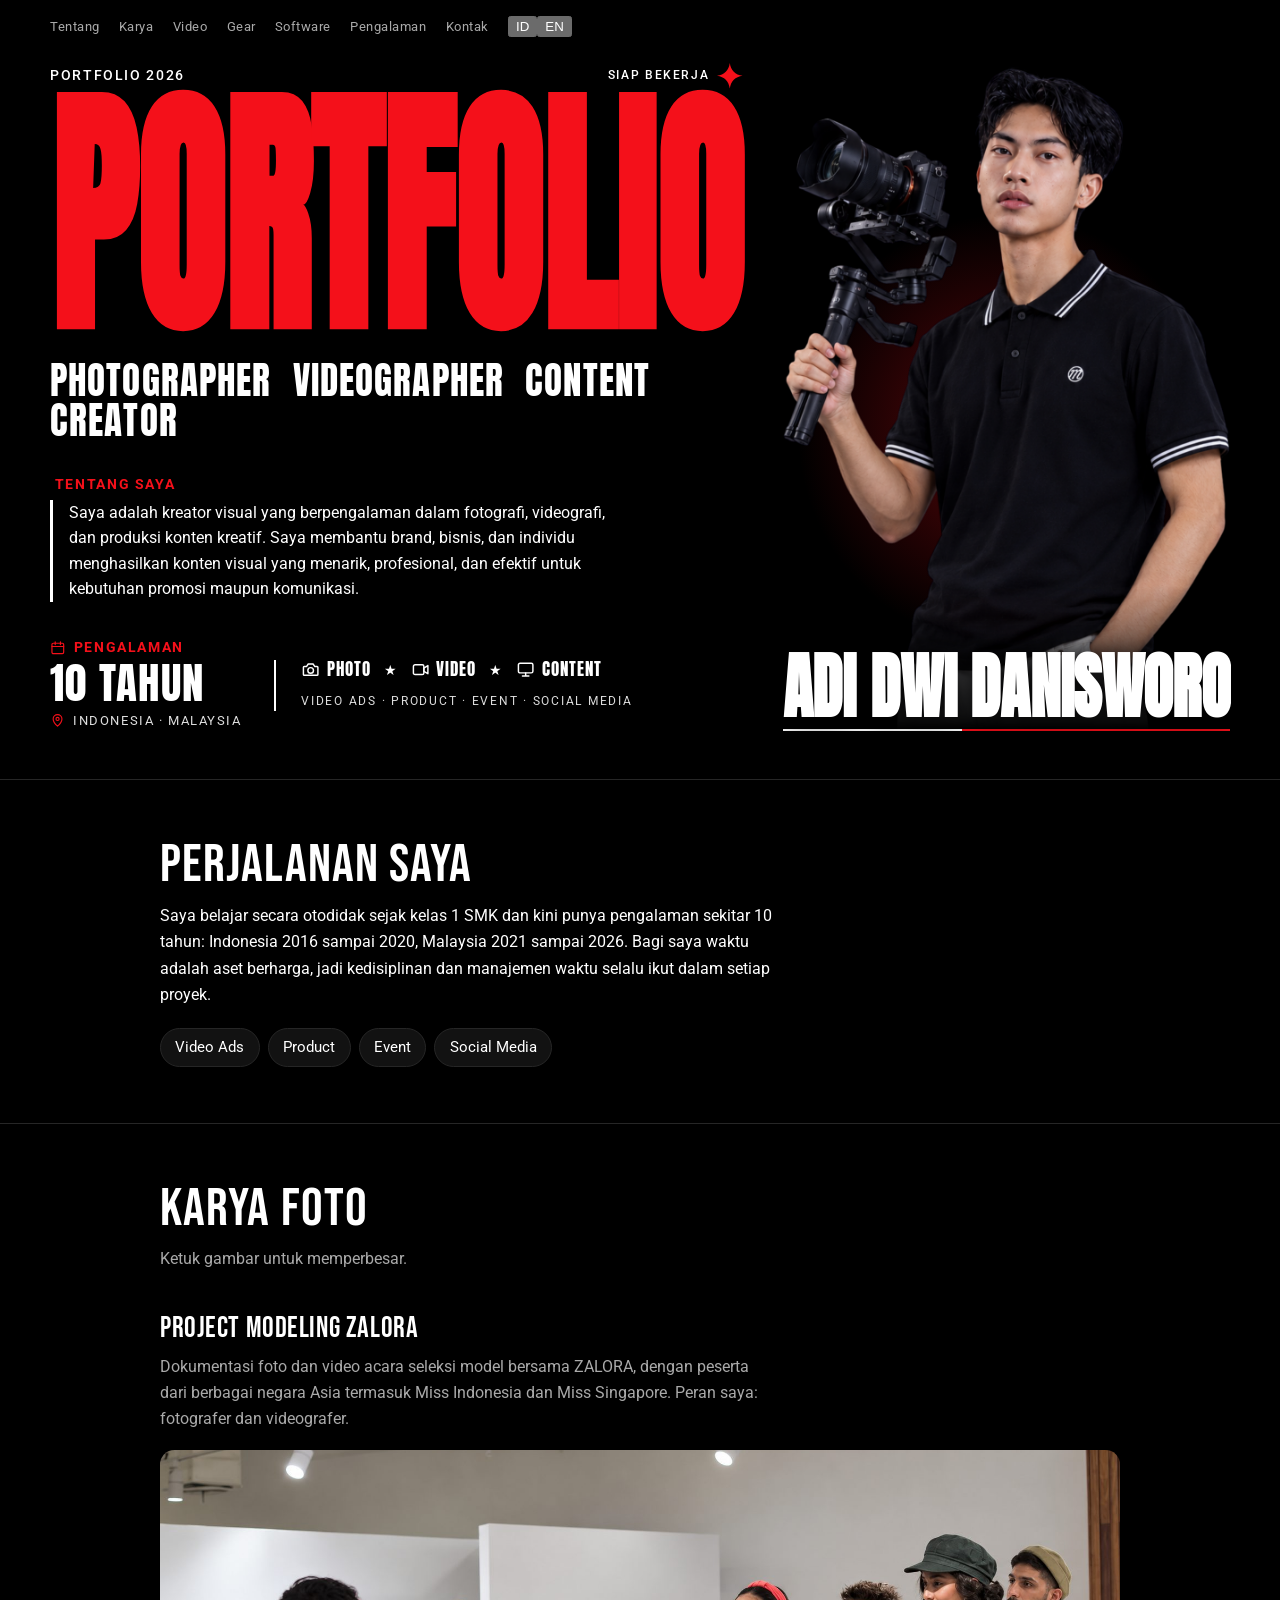
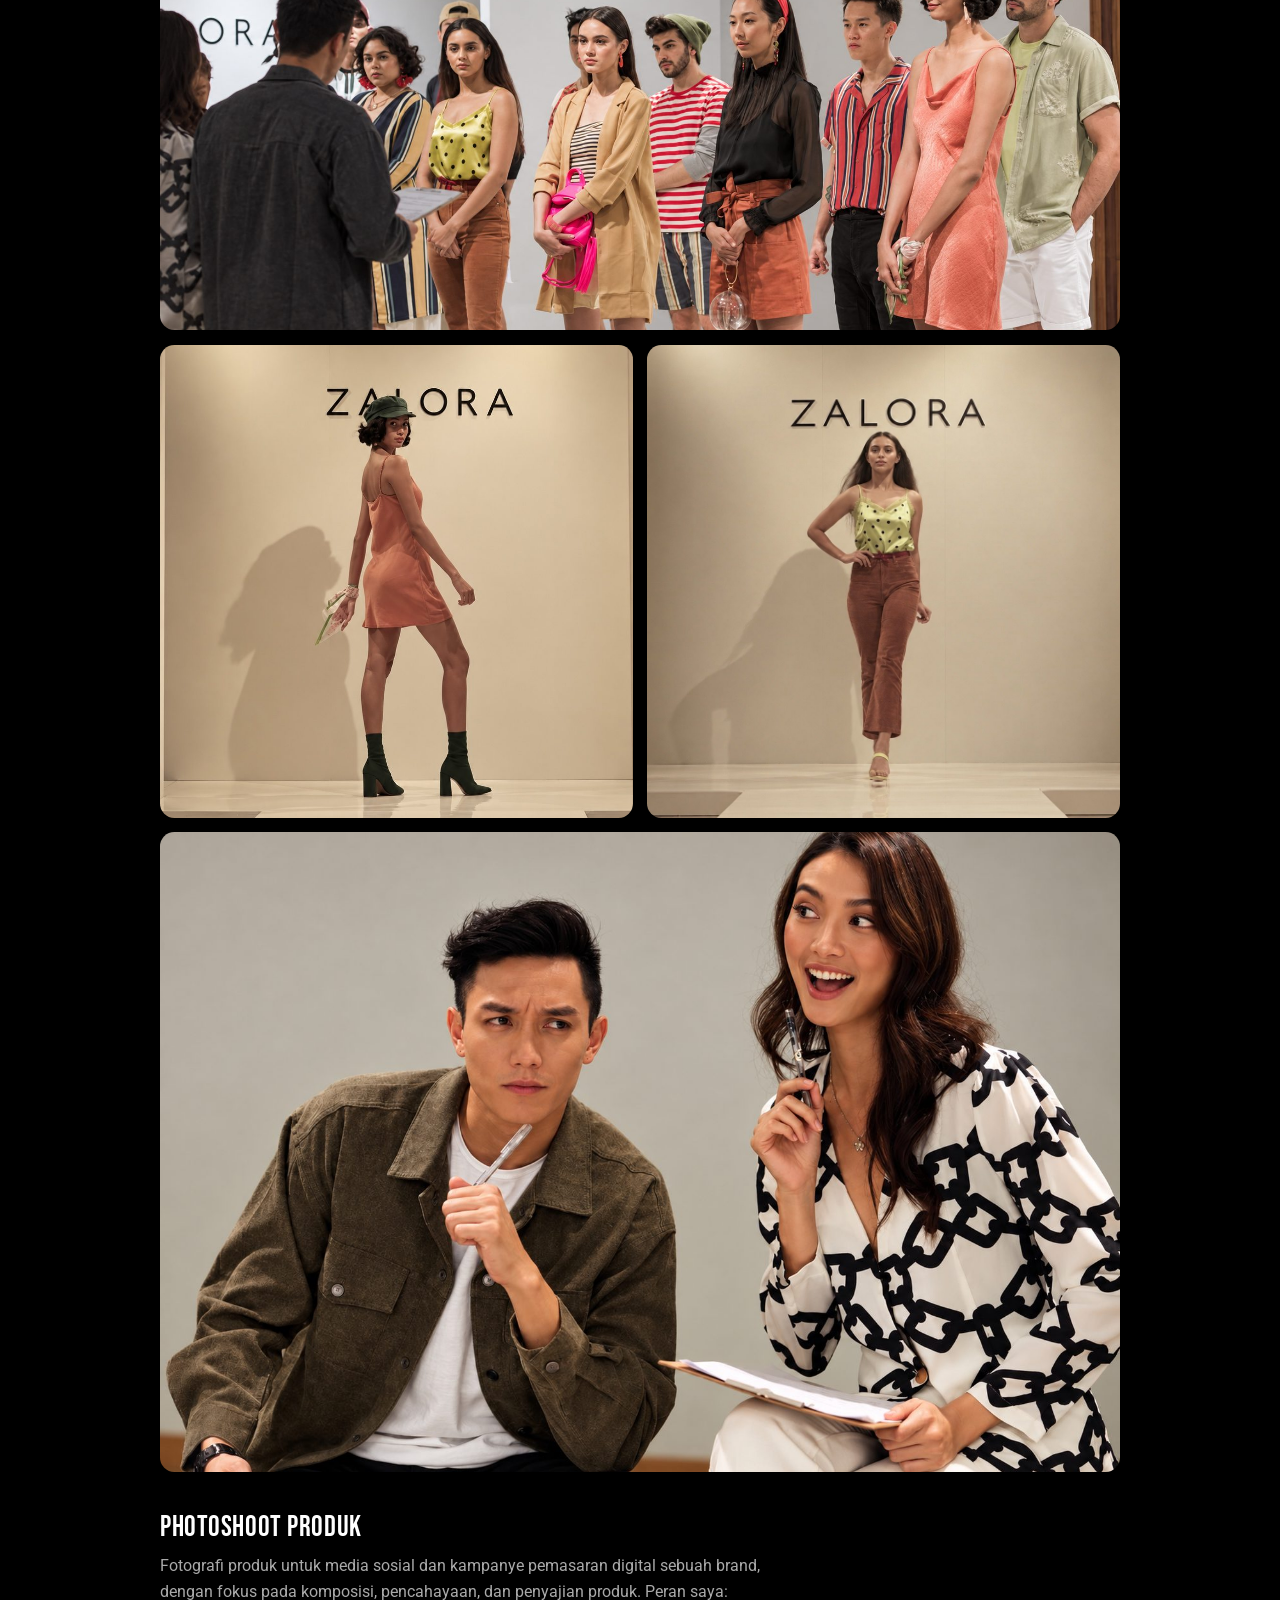
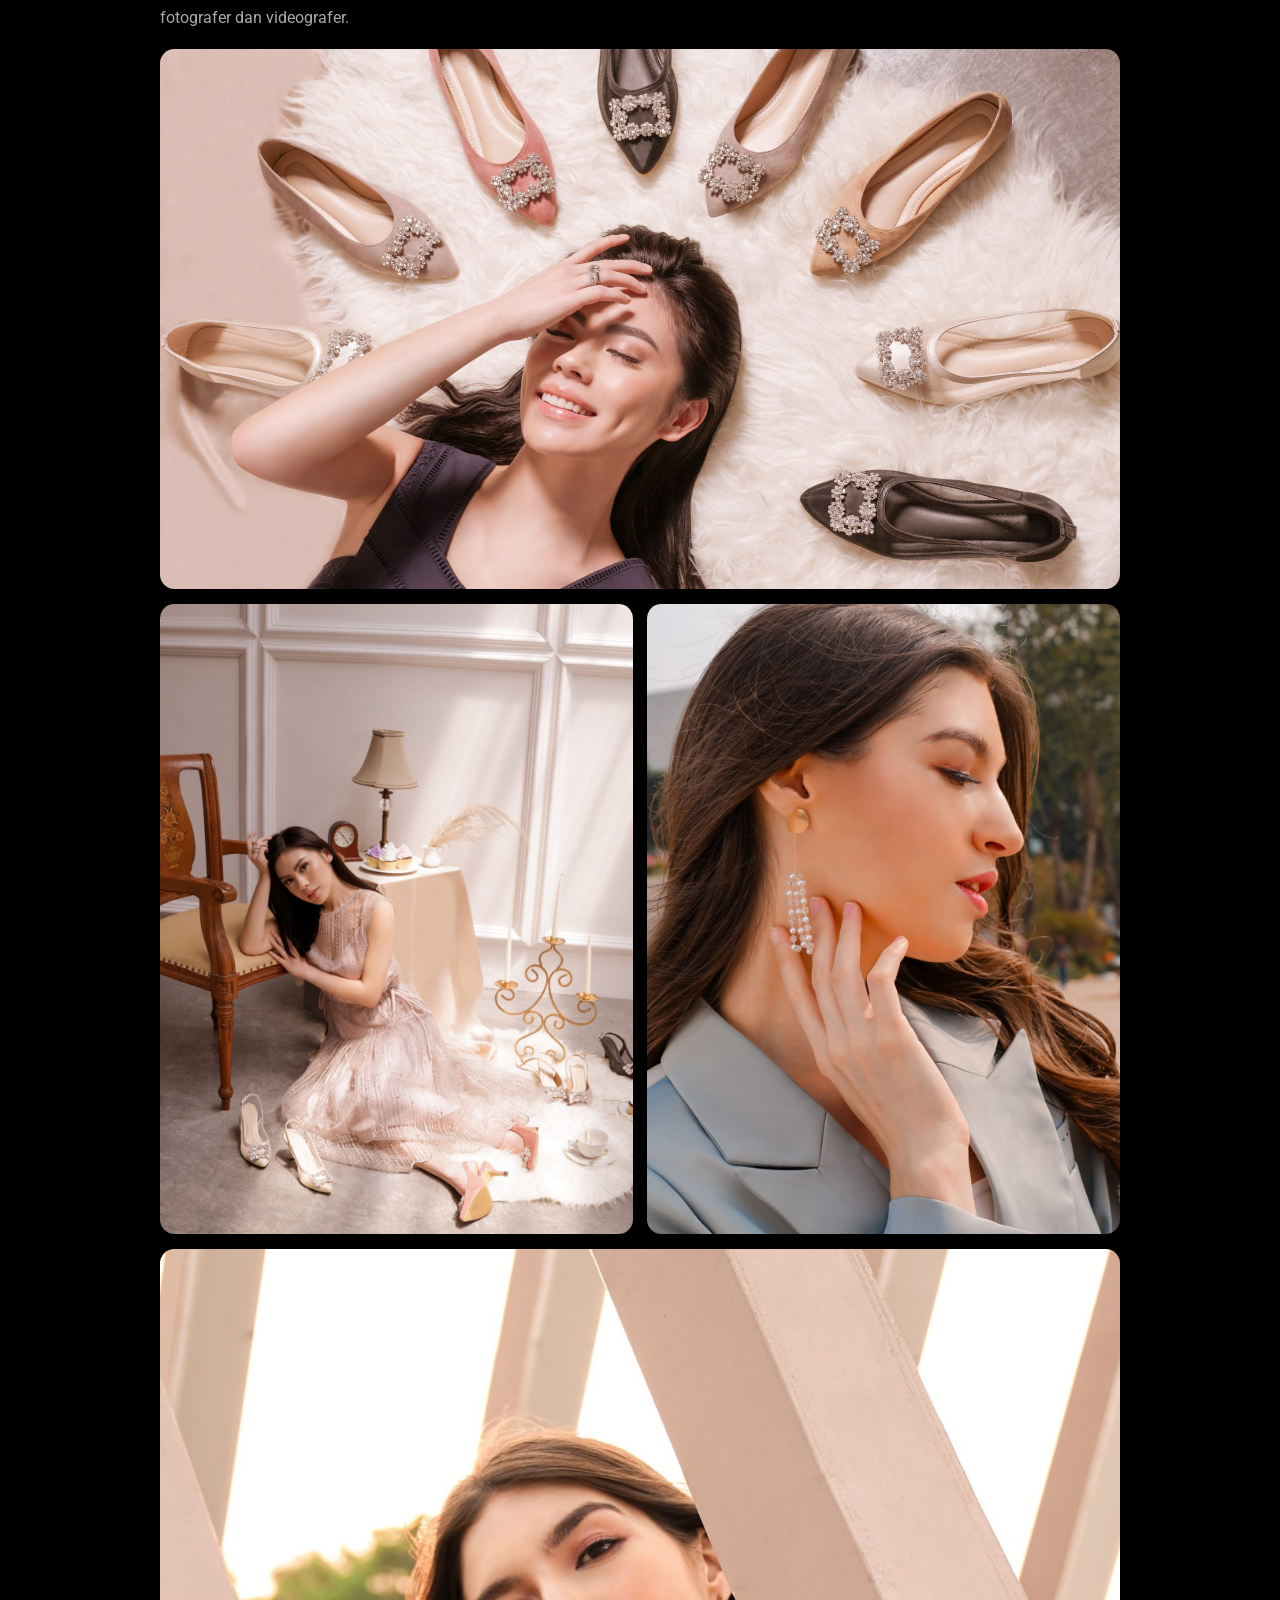
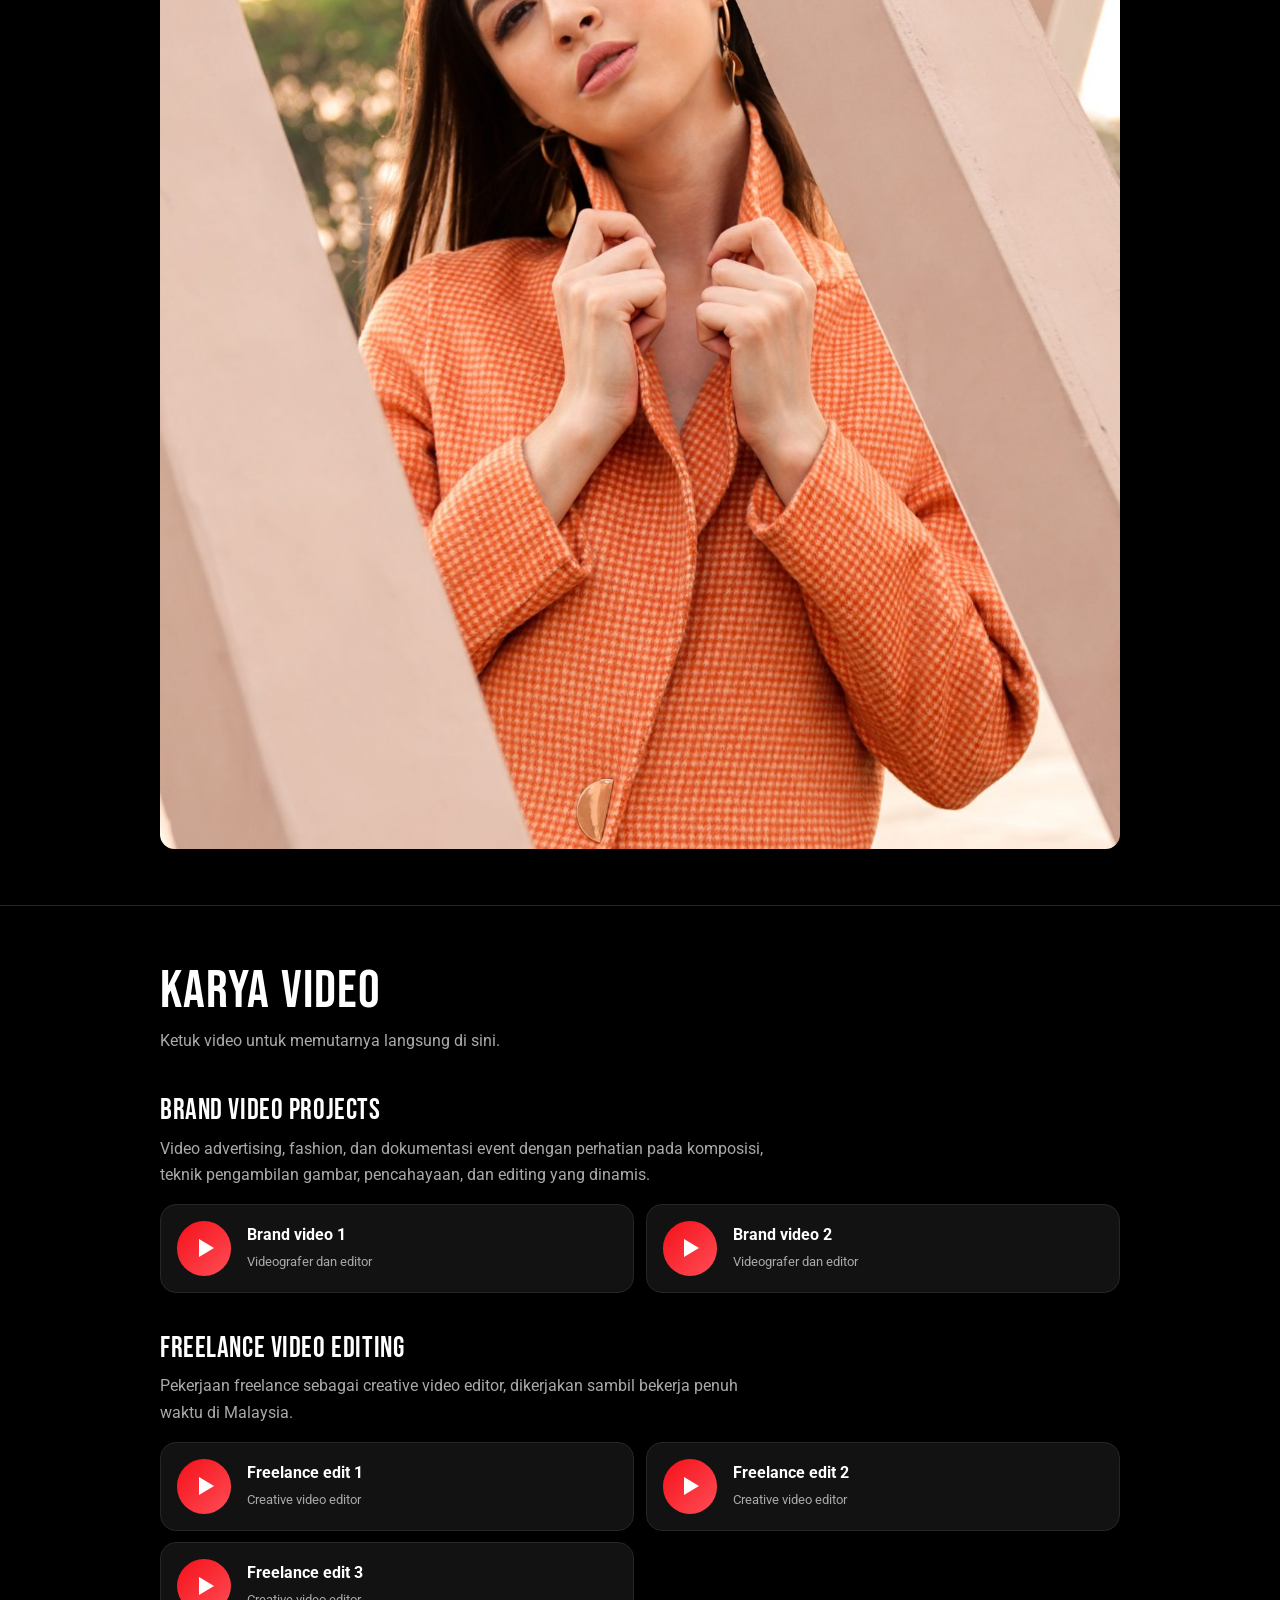
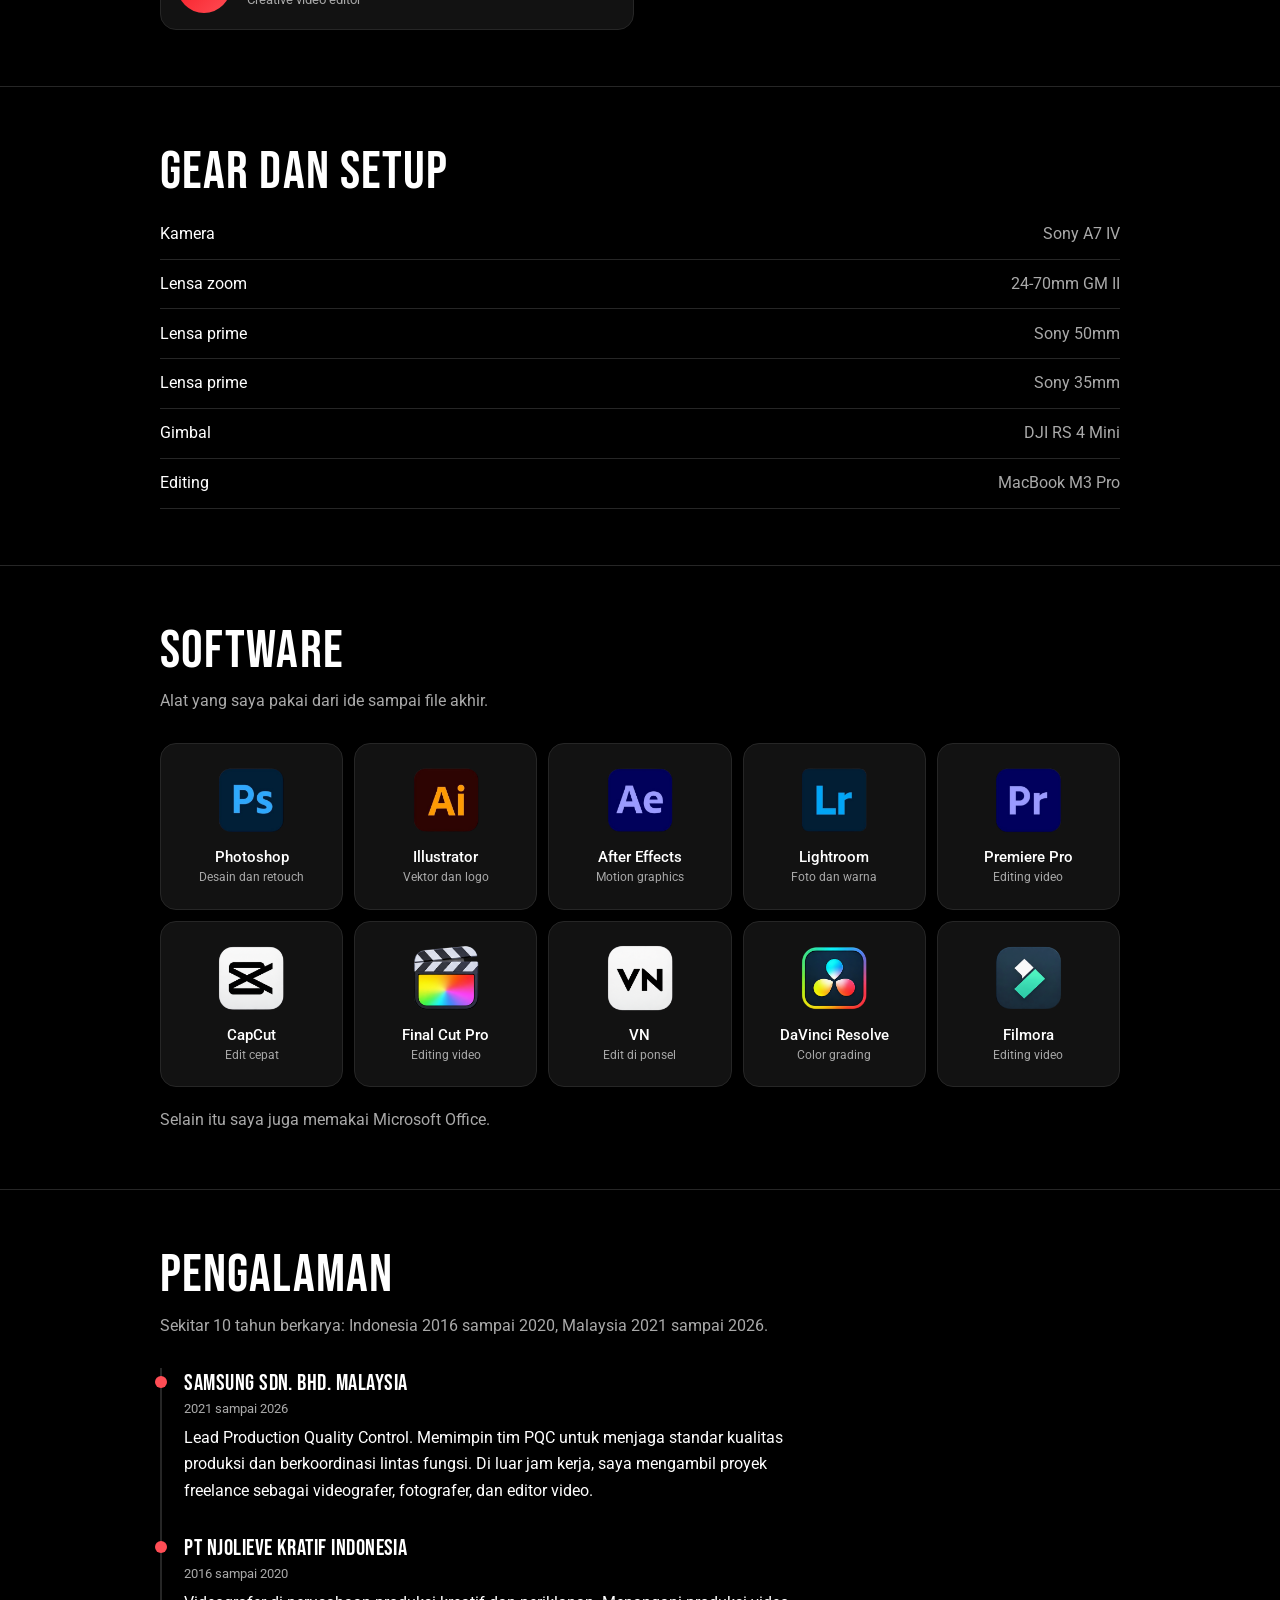
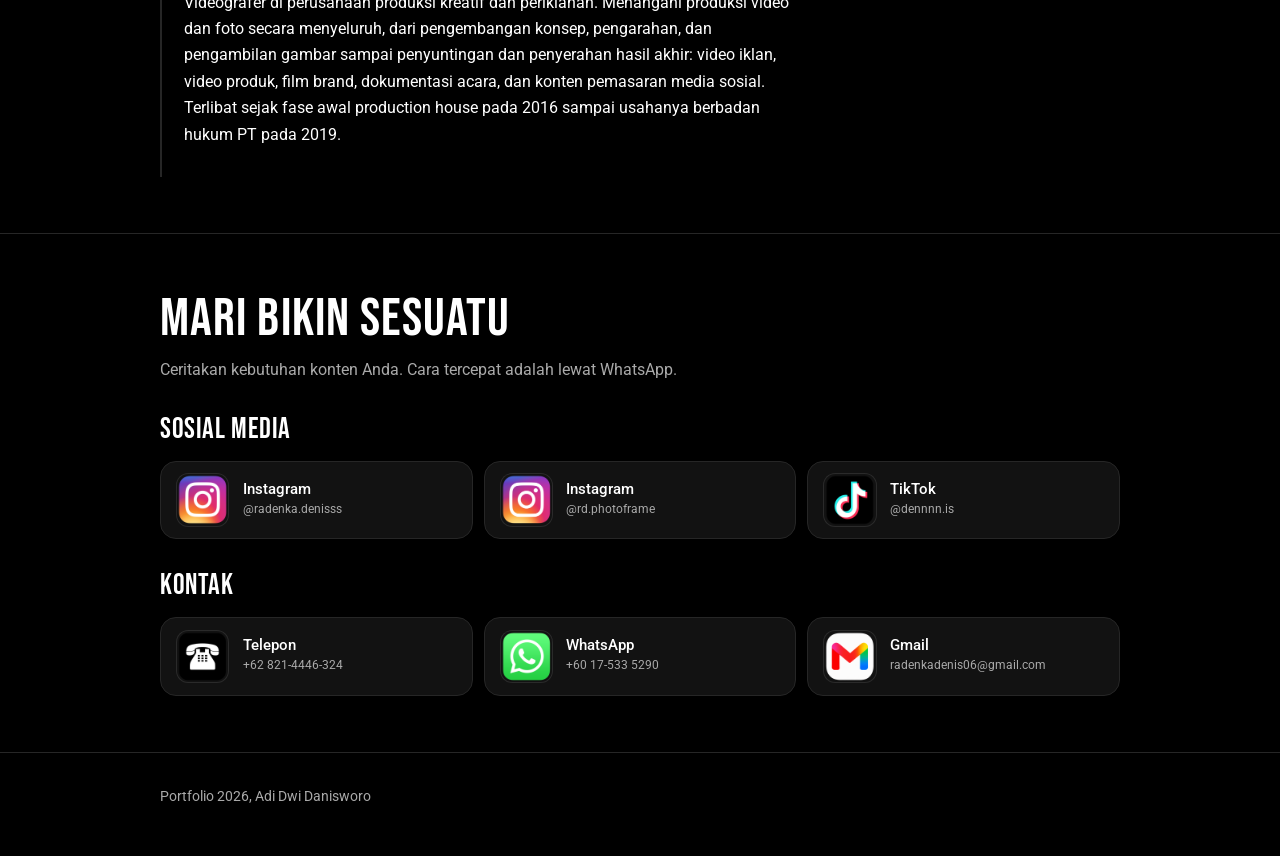
==== commit e95c4317: "Update index.html" ====
--- a/index.html
+++ b/index.html
@@ -16,7 +16,7 @@
 <header class="hero">
 <div class="wrap">
 <nav aria-label="Navigasi">
-<a href="#tentang">Tentang</a><a href="#karya">Karya</a><a href="#video">Video</a><a href="#alat">Gear</a><a href="#software">Software</a><a href="#pengalaman">Pengalaman</a><a href="#kontak">Kontak</a>
+<a href="#tentang">Tentang</a><a href="#karya">Karya</a><a href="#video">Video</a><a href="#alat">Gear</a><a href="#software">Software</a><a href="#pengalaman">Pengalaman</a><a href="#kontak">Kontak</a><span class="langs" role="group" aria-label="Language"><button type="button" data-lang="id" aria-pressed="false">ID</button><button type="button" data-lang="en" aria-pressed="false">EN</button></span>
 </nav>
 <div class="poster">
 <div class="topbar"><span>PORTFOLIO 2026</span><span class="ready">SIAP BEKERJA <svg class="spark" viewBox="0 0 24 24" aria-hidden="true"><path d="M12 0c1 7 5 11 12 12-7 1-11 5-12 12-1-7-5-11-12-12 7-1 11-5 12-12z" fill="currentColor"/></svg></span></div>
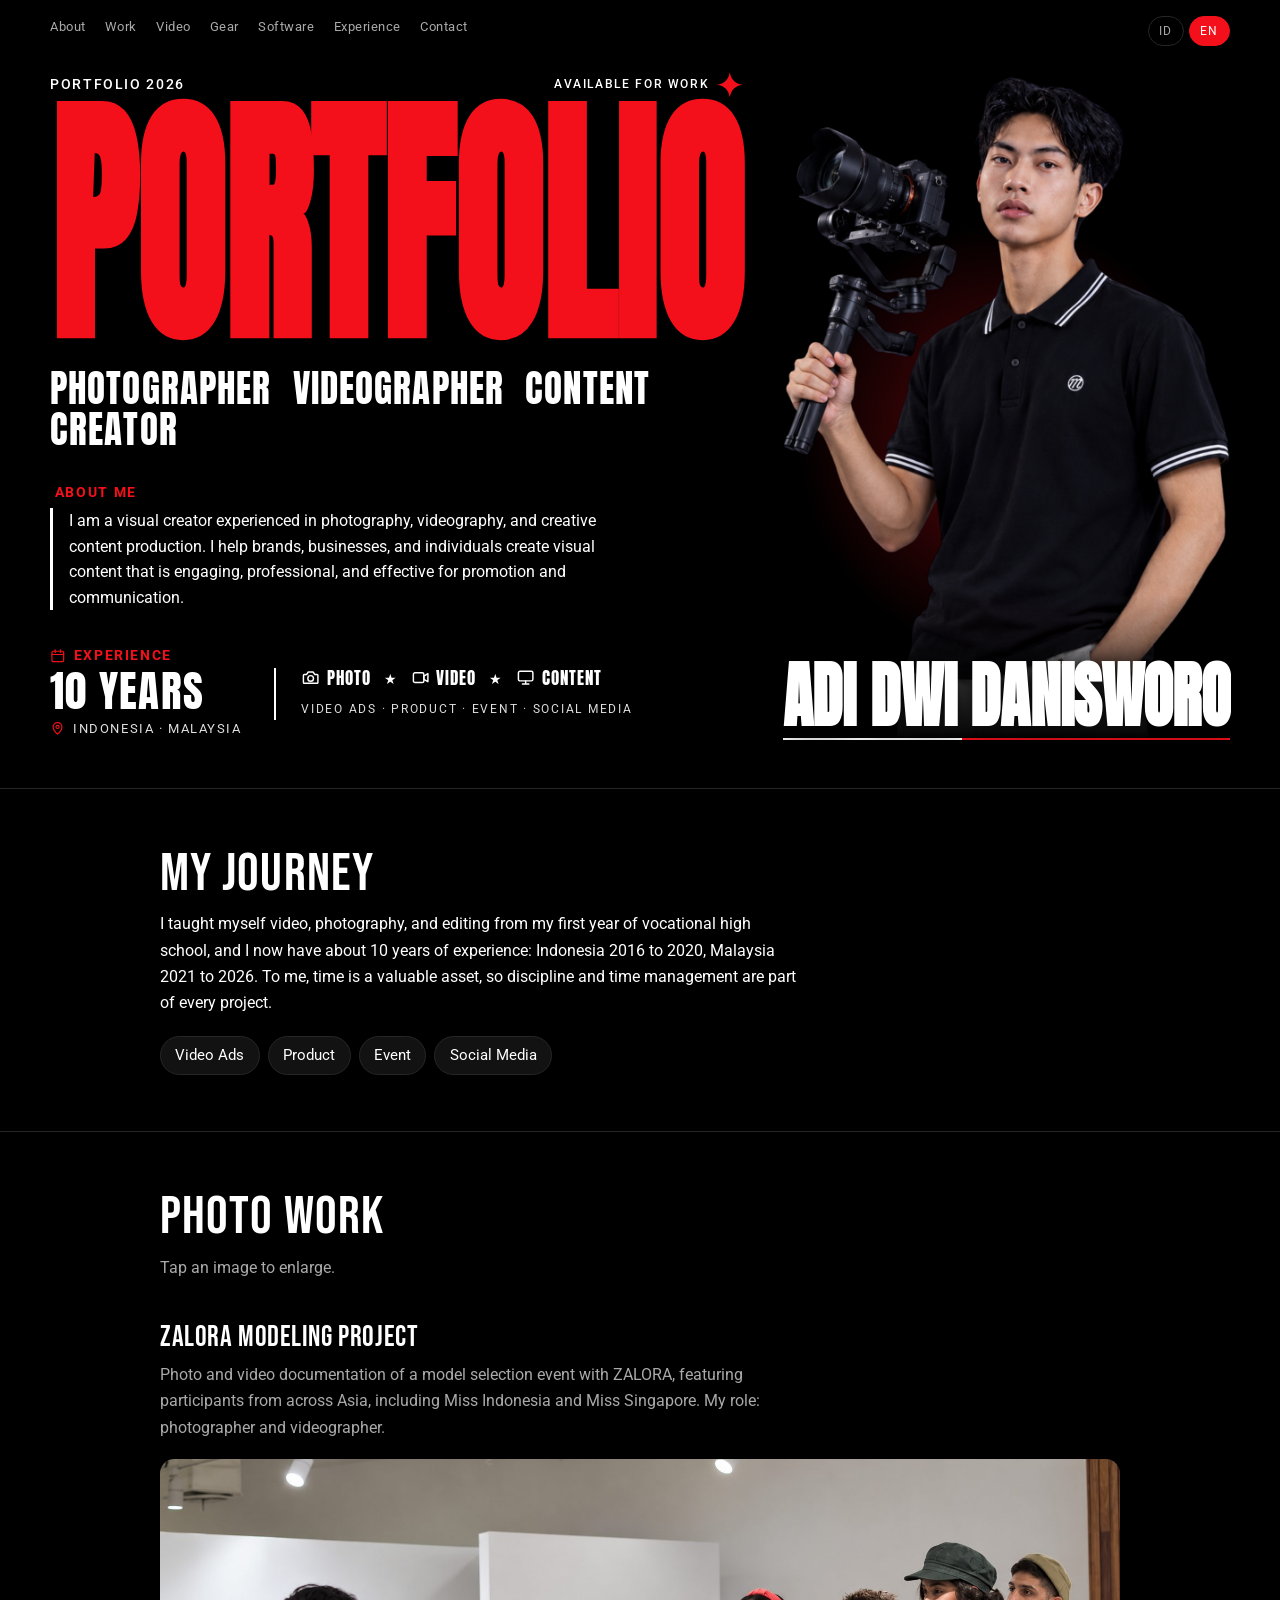
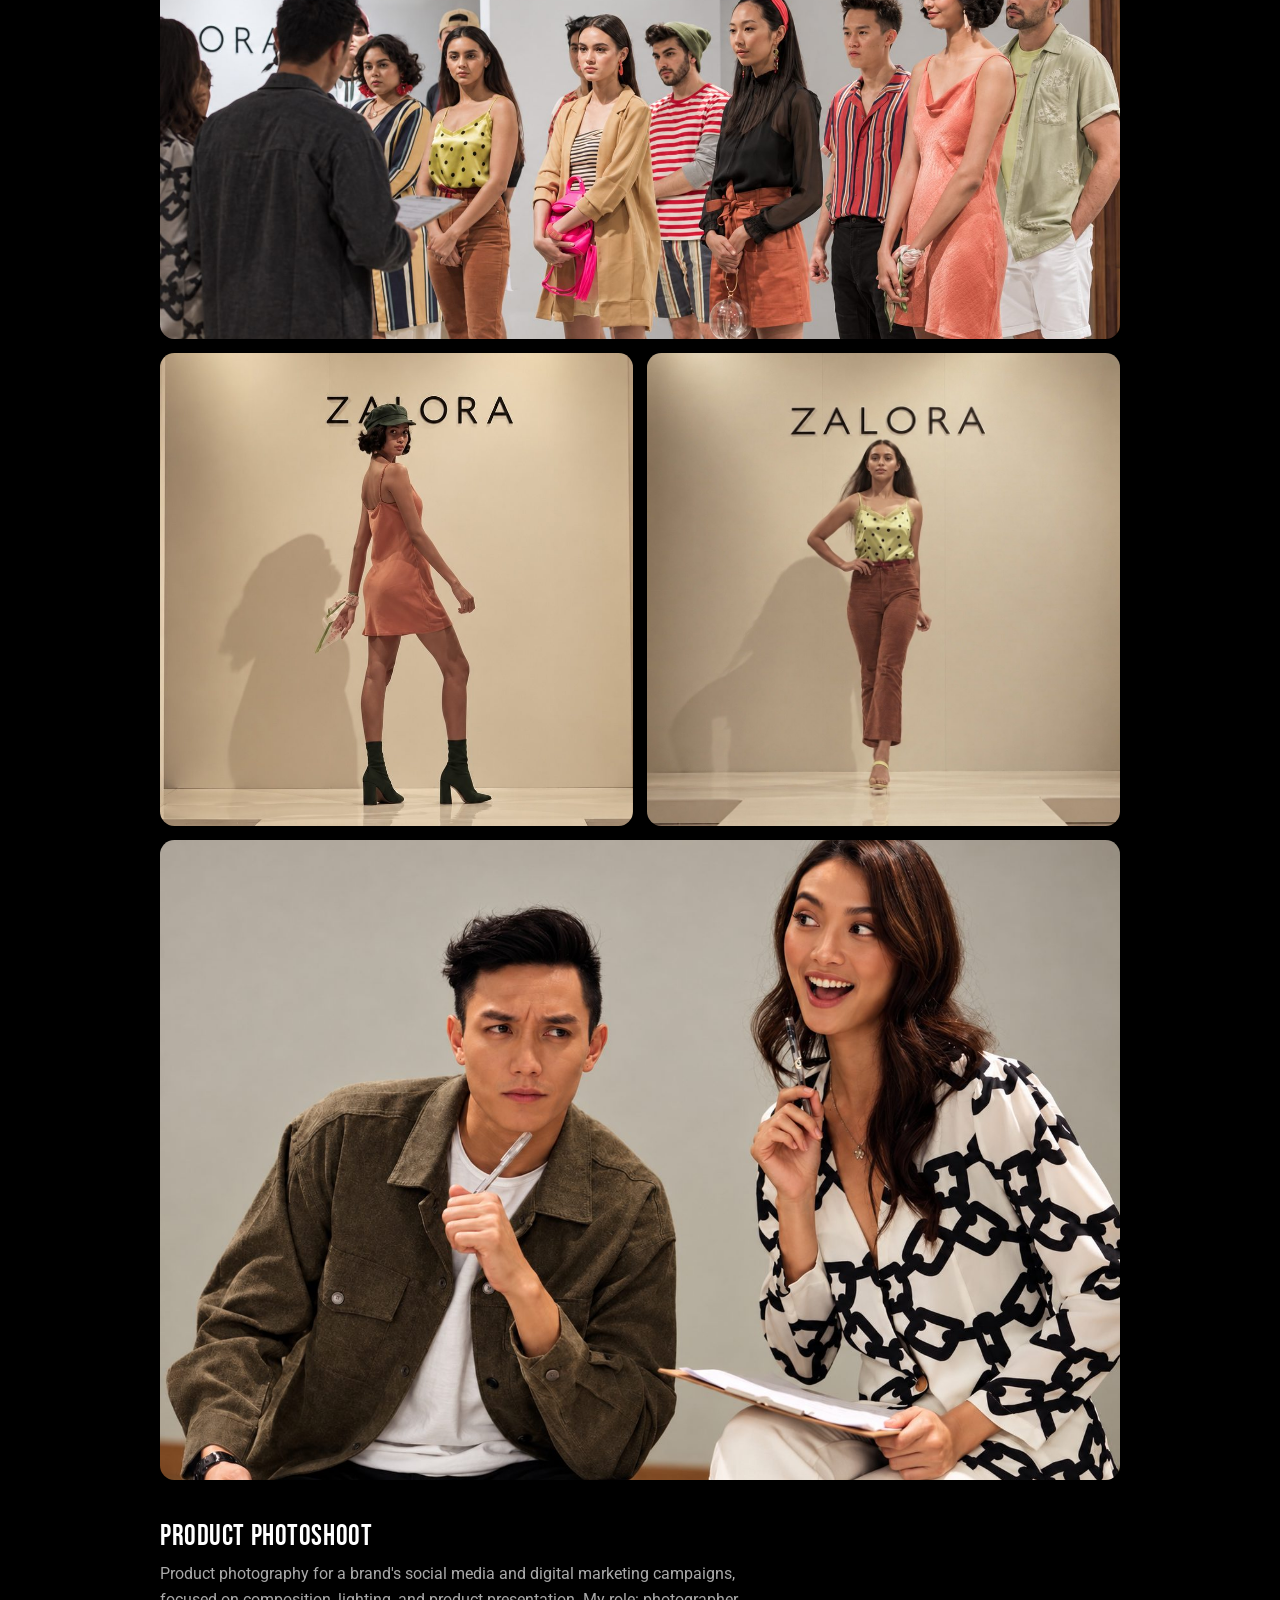
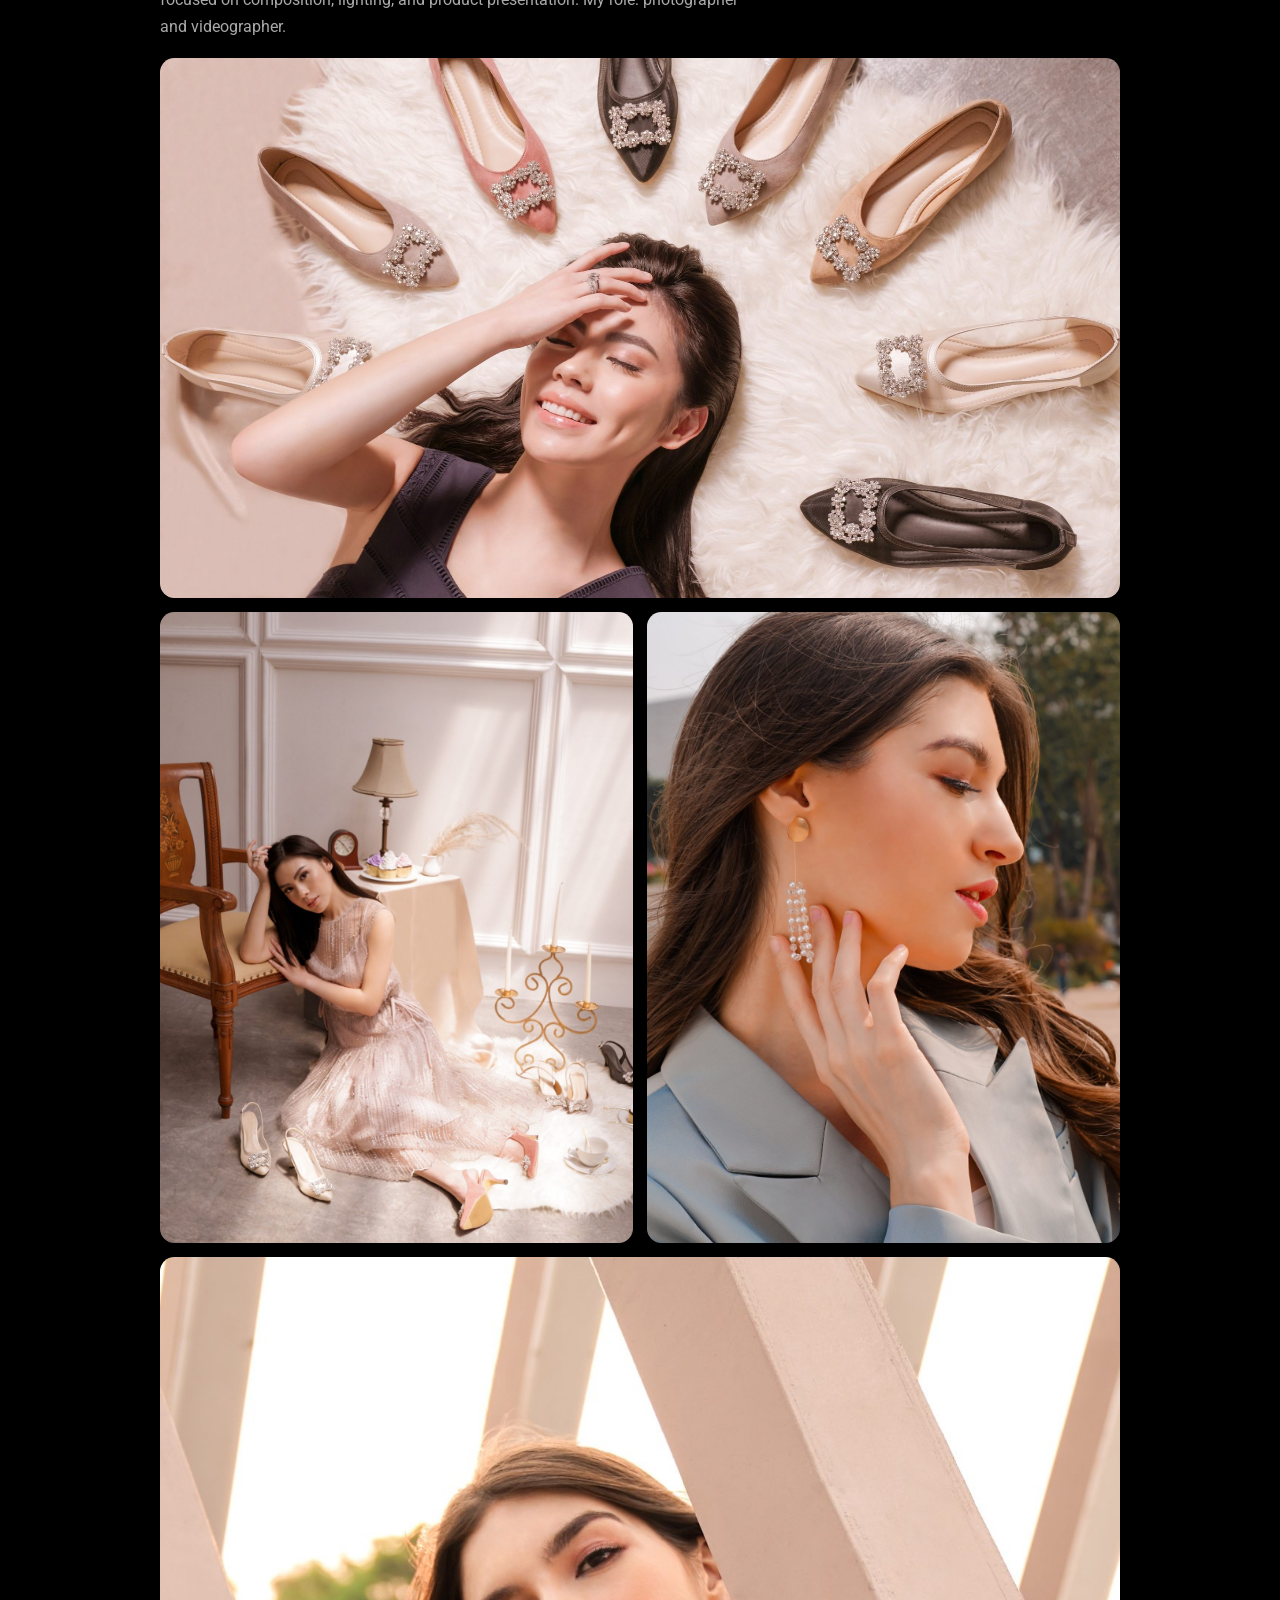
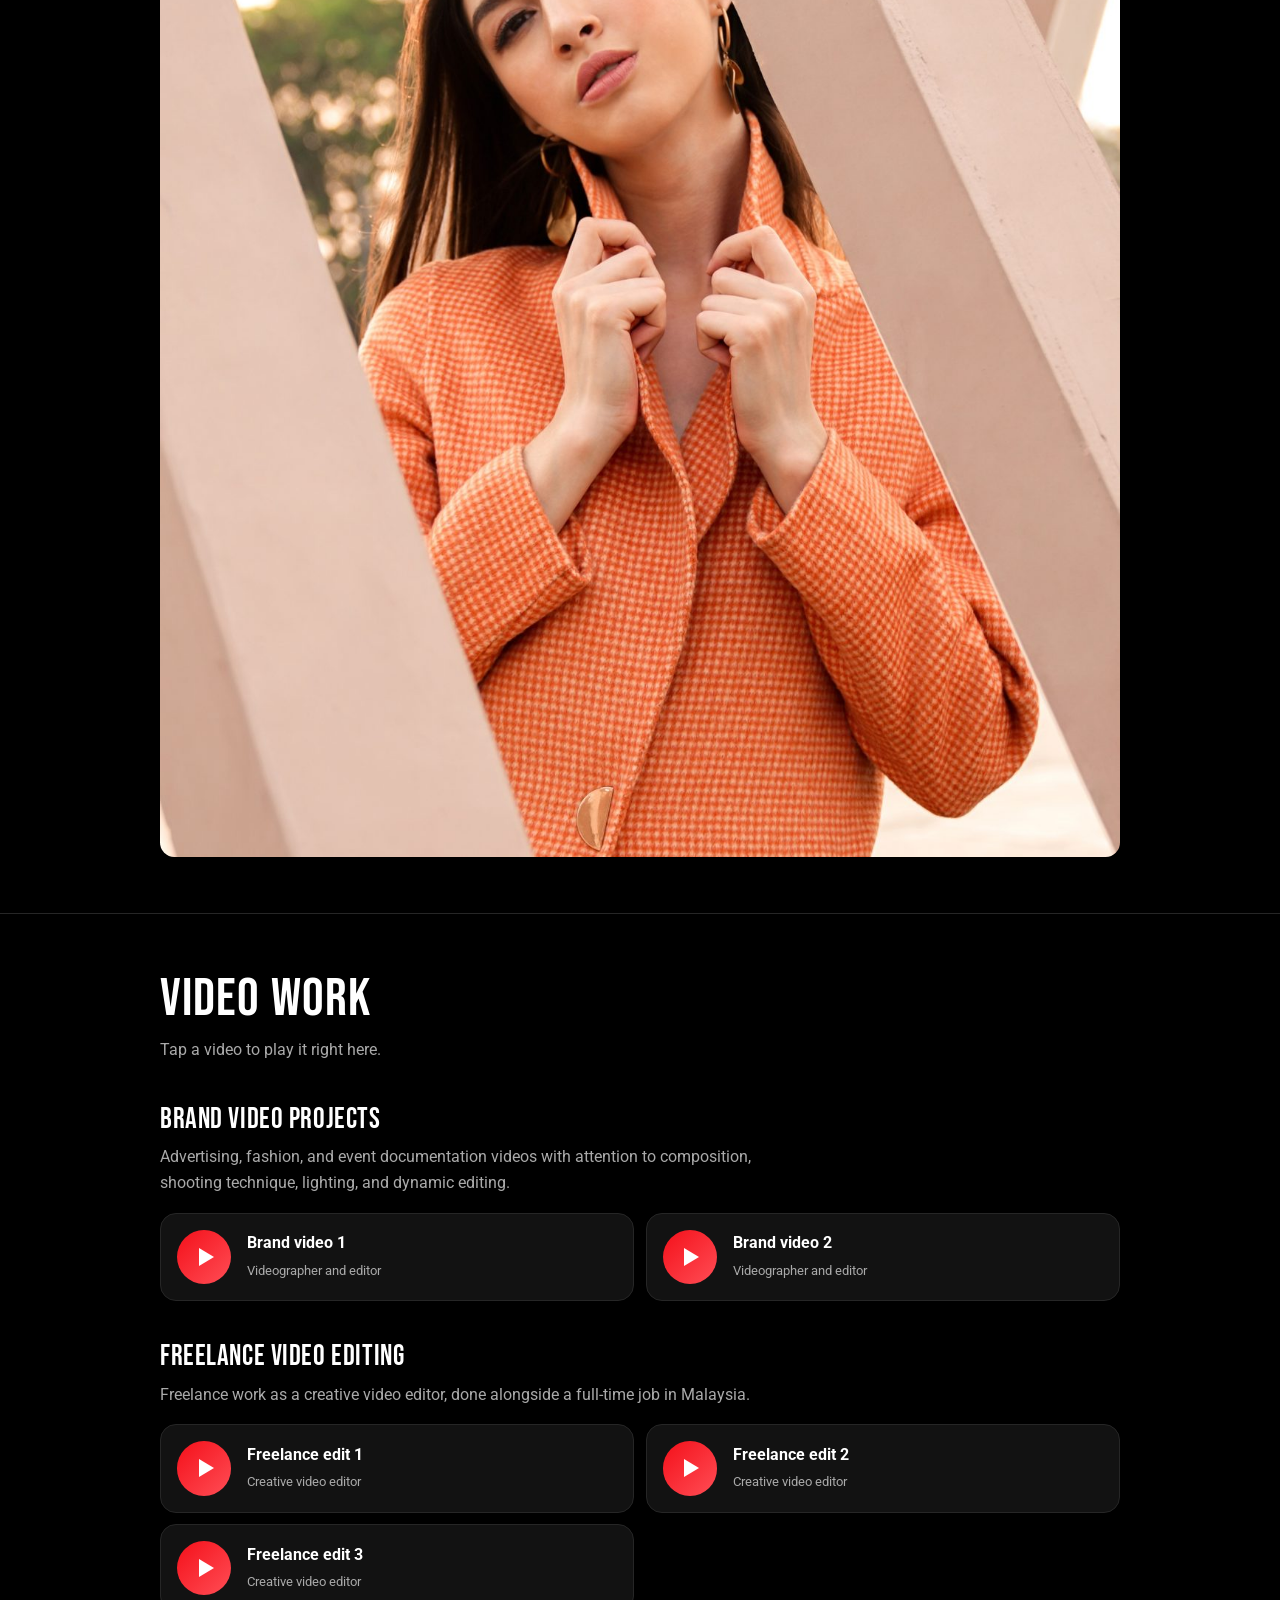
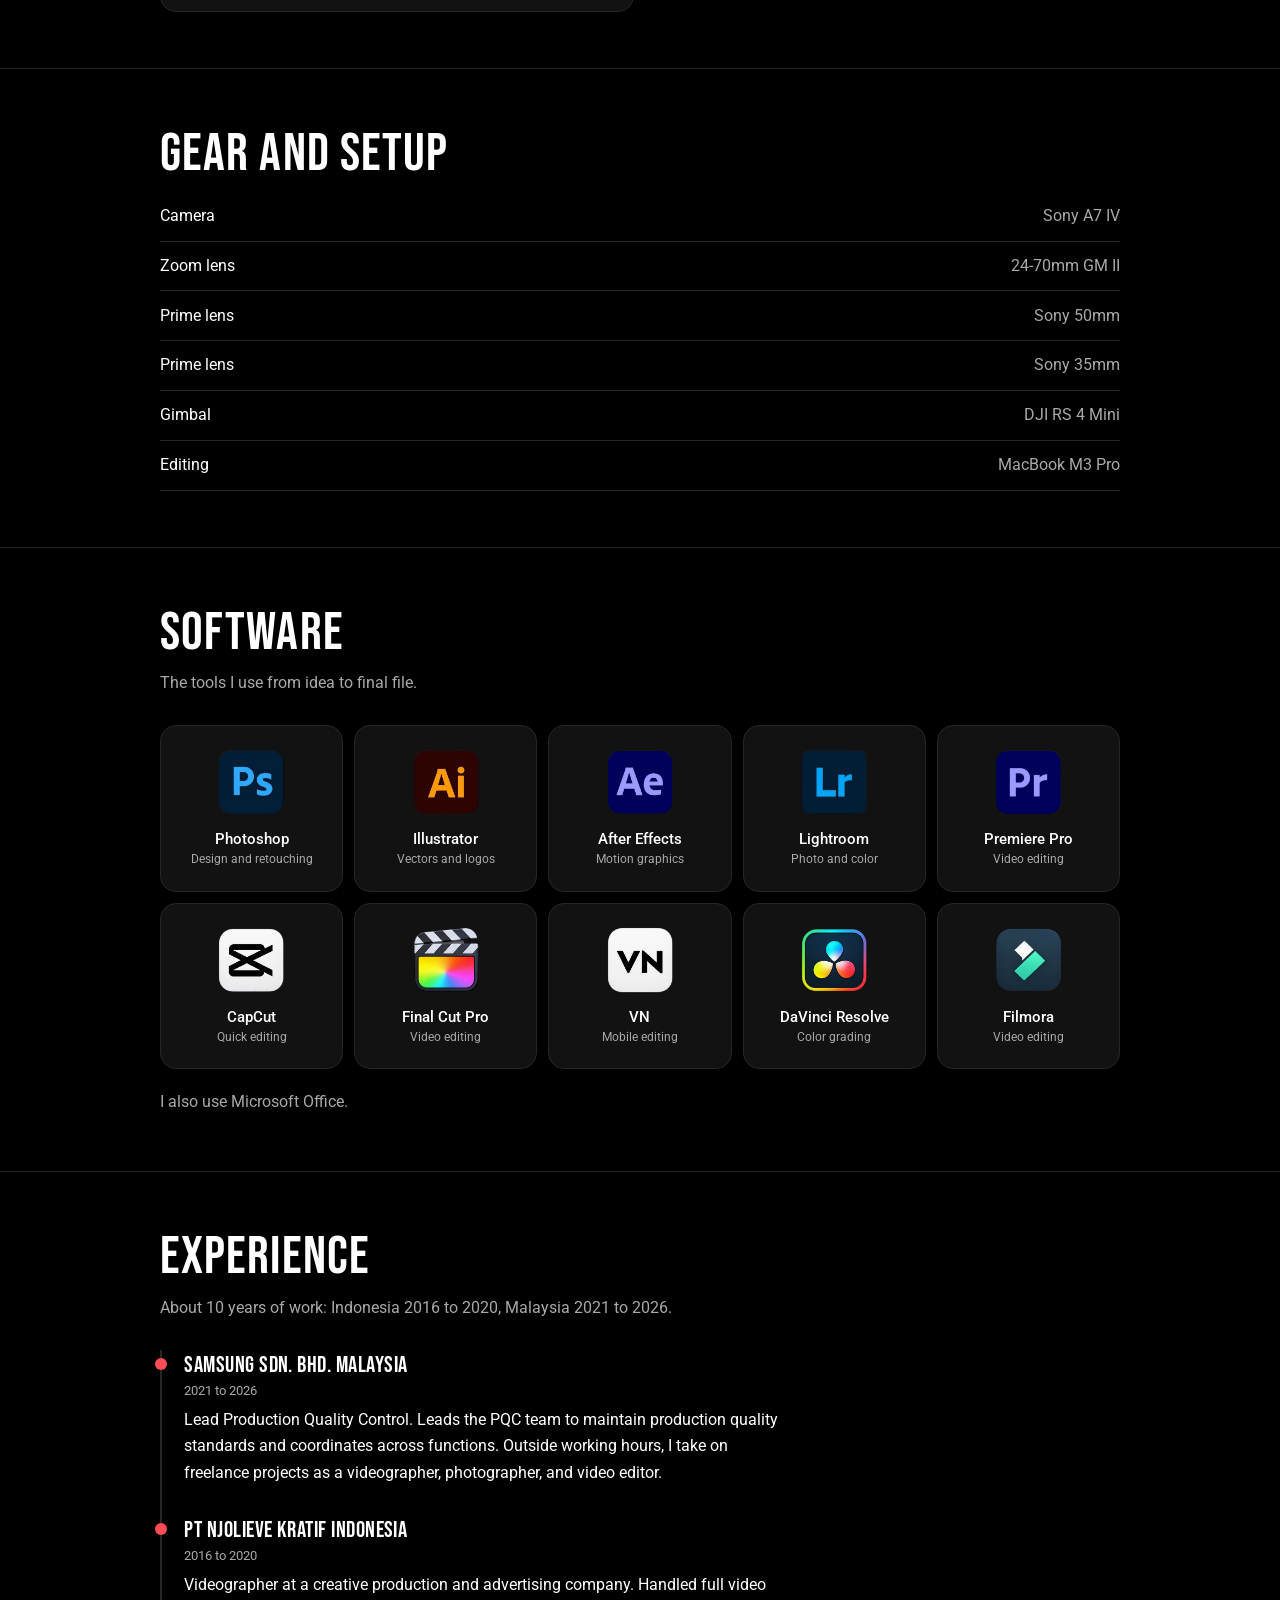
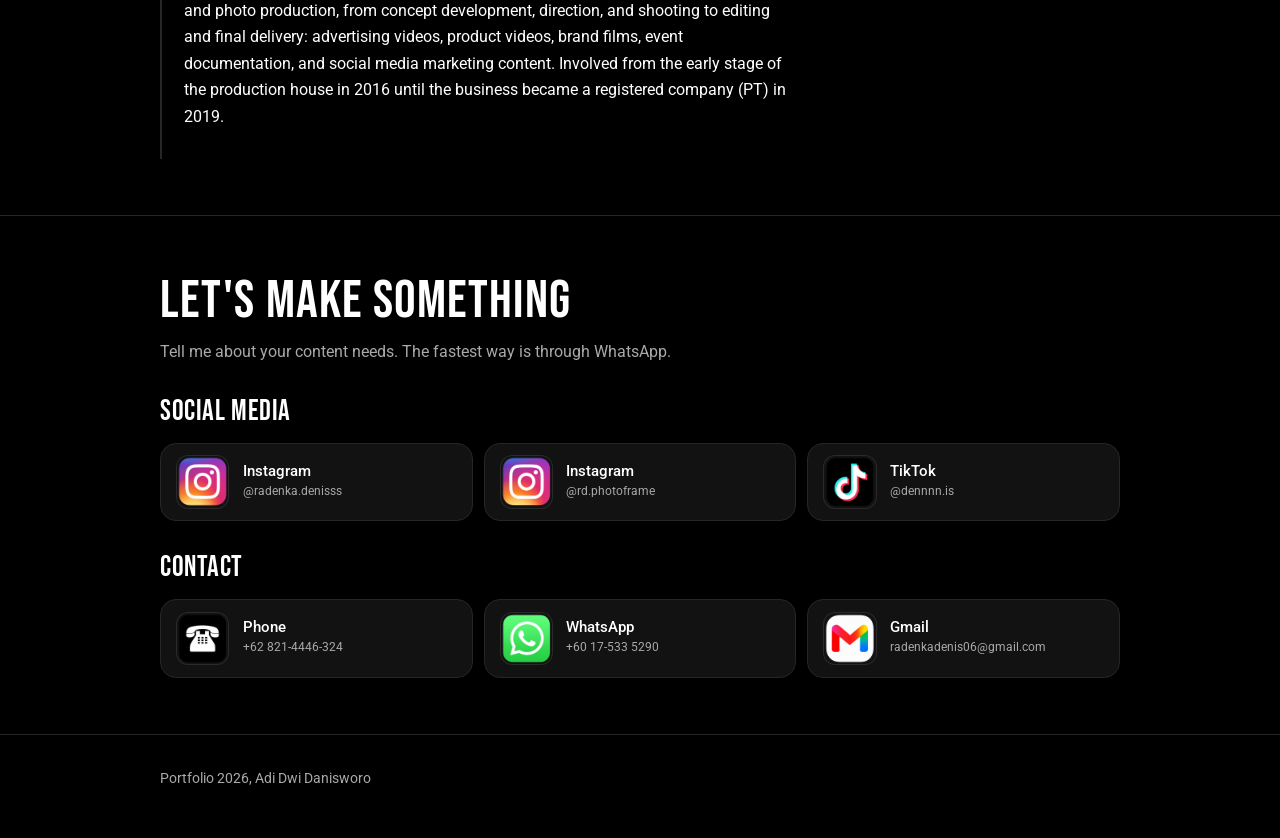
==== commit 0ecd7e28: "Update index.html" ====
--- a/index.html
+++ b/index.html
@@ -163,5 +163,114 @@
 (function(){var i=document.querySelector('.hr img'),n=['adi-hero.PNG','hero.png','hero.PNG','hero.JPEG','hero.jpg'],k=0;
 if(!i)return;i.addEventListener('error',function(){if(k<n.length){i.src='assets/images/'+n[k++];}});})();
 </script>
+<script data-i18n-inline>
+/* bahasa otomatis: Indonesia / Inggris */
+(function(){
+var EN={
+"Tentang": "About",
+"Karya": "Work",
+"Pengalaman": "Experience",
+"Kontak": "Contact",
+"SIAP BEKERJA": "AVAILABLE FOR WORK",
+"TENTANG SAYA": "ABOUT ME",
+"PENGALAMAN": "EXPERIENCE",
+"10 TAHUN": "10 YEARS",
+"Saya adalah kreator visual yang berpengalaman dalam fotografi, videografi, dan produksi konten kreatif. Saya membantu brand, bisnis, dan individu menghasilkan konten visual yang menarik, profesional, dan efektif untuk kebutuhan promosi maupun komunikasi.": "I am a visual creator experienced in photography, videography, and creative content production. I help brands, businesses, and individuals create visual content that is engaging, professional, and effective for promotion and communication.",
+"Perjalanan saya": "My journey",
+"Saya belajar secara otodidak sejak kelas 1 SMK dan kini punya pengalaman sekitar 10 tahun: Indonesia 2016 sampai 2020, Malaysia 2021 sampai 2026. Bagi saya waktu adalah aset berharga, jadi kedisiplinan dan manajemen waktu selalu ikut dalam setiap proyek.": "I taught myself video, photography, and editing from my first year of vocational high school, and I now have about 10 years of experience: Indonesia 2016 to 2020, Malaysia 2021 to 2026. To me, time is a valuable asset, so discipline and time management are part of every project.",
+"Karya foto": "Photo work",
+"Ketuk gambar untuk memperbesar.": "Tap an image to enlarge.",
+"Project modeling ZALORA": "ZALORA modeling project",
+"Dokumentasi foto dan video acara seleksi model bersama ZALORA, dengan peserta dari berbagai negara Asia termasuk Miss Indonesia dan Miss Singapore. Peran saya: fotografer dan videografer.": "Photo and video documentation of a model selection event with ZALORA, featuring participants from across Asia, including Miss Indonesia and Miss Singapore. My role: photographer and videographer.",
+"Photoshoot produk": "Product photoshoot",
+"Fotografi produk untuk media sosial dan kampanye pemasaran digital sebuah brand, dengan fokus pada komposisi, pencahayaan, dan penyajian produk. Peran saya: fotografer dan videografer.": "Product photography for a brand's social media and digital marketing campaigns, focused on composition, lighting, and product presentation. My role: photographer and videographer.",
+"Karya video": "Video work",
+"Ketuk video untuk memutarnya langsung di sini.": "Tap a video to play it right here.",
+"Video advertising, fashion, dan dokumentasi event dengan perhatian pada komposisi, teknik pengambilan gambar, pencahayaan, dan editing yang dinamis.": "Advertising, fashion, and event documentation videos with attention to composition, shooting technique, lighting, and dynamic editing.",
+"Videografer dan editor": "Videographer and editor",
+"Pekerjaan freelance sebagai creative video editor, dikerjakan sambil bekerja penuh waktu di Malaysia.": "Freelance work as a creative video editor, done alongside a full-time job in Malaysia.",
+"Gear dan setup": "Gear and setup",
+"Kamera": "Camera",
+"Lensa zoom": "Zoom lens",
+"Lensa prime": "Prime lens",
+"Editing": "Editing",
+"Alat yang saya pakai dari ide sampai file akhir.": "The tools I use from idea to final file.",
+"Desain dan retouch": "Design and retouching",
+"Vektor dan logo": "Vectors and logos",
+"Foto dan warna": "Photo and color",
+"Editing video": "Video editing",
+"Edit cepat": "Quick editing",
+"Edit di ponsel": "Mobile editing",
+"Selain itu saya juga memakai Microsoft Office.": "I also use Microsoft Office.",
+"Sekitar 10 tahun berkarya: Indonesia 2016 sampai 2020, Malaysia 2021 sampai 2026.": "About 10 years of work: Indonesia 2016 to 2020, Malaysia 2021 to 2026.",
+"2021 sampai 2026": "2021 to 2026",
+"2016 sampai 2020": "2016 to 2020",
+"Lead Production Quality Control. Memimpin tim PQC untuk menjaga standar kualitas produksi dan berkoordinasi lintas fungsi. Di luar jam kerja, saya mengambil proyek freelance sebagai videografer, fotografer, dan editor video.": "Lead Production Quality Control. Leads the PQC team to maintain production quality standards and coordinates across functions. Outside working hours, I take on freelance projects as a videographer, photographer, and video editor.",
+"Videografer di perusahaan produksi kreatif dan periklanan. Menangani produksi video dan foto secara menyeluruh, dari pengembangan konsep, pengarahan, dan pengambilan gambar sampai penyuntingan dan penyerahan hasil akhir: video iklan, video produk, film brand, dokumentasi acara, dan konten pemasaran media sosial. Terlibat sejak fase awal production house pada 2016 sampai usahanya berbadan hukum PT pada 2019.": "Videographer at a creative production and advertising company. Handled full video and photo production, from concept development, direction, and shooting to editing and final delivery: advertising videos, product videos, brand films, event documentation, and social media marketing content. Involved from the early stage of the production house in 2016 until the business became a registered company (PT) in 2019.",
+"Mari bikin sesuatu": "Let's make something",
+"Ceritakan kebutuhan konten Anda. Cara tercepat adalah lewat WhatsApp.": "Tell me about your content needs. The fastest way is through WhatsApp.",
+"Sosial media": "Social media",
+"Telepon": "Phone",
+"Buka di Google Drive": "Open in Google Drive",
+"Navigasi": "Navigation",
+"Pratinjau gambar": "Image preview",
+"Adi Dwi Danisworo memegang kamera di atas gimbal": "Adi Dwi Danisworo holding a camera on a gimbal",
+"Para peserta seleksi model ZALORA berbaris mendengarkan arahan": "ZALORA model selection participants lined up listening to instructions",
+"Model berpose di depan logo ZALORA dengan topi hijau": "Model posing in front of the ZALORA logo in a green cap",
+"Model berjalan di runway ZALORA": "Model walking on the ZALORA runway",
+"Dua juri mencatat saat seleksi model": "Two judges taking notes during model selection",
+"Model berbaring di karpet bulu dikelilingi sepatu flat berhias kristal": "Model lying on a fur rug surrounded by crystal-embellished flats",
+"Model duduk di samping kursi klasik dengan sepatu hak tinggi di sekitarnya": "Model sitting beside a classic chair with high heels around her",
+"Close-up anting manik-manik dengan blazer abu-abu": "Close-up of beaded earrings with a gray blazer",
+"Model dengan mantel oranye di antara balok beton": "Model in an orange coat between concrete beams"
+};
+var META_EN="Photography, videography, and editing portfolio for brands, influencers, and business owners.";
+var META_ID=(document.querySelector('meta[name="description"]')||{}).content||'';
+var cur='id',tx=new WeakMap(),at=new WeakMap();
+function tr(s,l){
+ if(l!=='en')return s;
+ var k=s.trim(); if(!k)return s;
+ if(EN.hasOwnProperty(k))return s.replace(k,EN[k]);
+ var m=k.match(/^Logo (.+)$/); if(m)return s.replace(k,m[1]+' logo');
+ return s;
+}
+function apply(l){
+ cur=l;
+ var w=document.createTreeWalker(document.body,NodeFilter.SHOW_TEXT,null),n;
+ while((n=w.nextNode())){
+  var p=n.parentNode&&n.parentNode.nodeName;
+  if(p==='SCRIPT'||p==='STYLE')continue;
+  if(!tx.has(n))tx.set(n,n.nodeValue);
+  n.nodeValue=tr(tx.get(n),l);
+ }
+ document.querySelectorAll('[alt],[aria-label],[title]').forEach(function(el){
+  var o=at.get(el)||{};
+  ['alt','aria-label','title'].forEach(function(a){
+   if(el.hasAttribute(a)){ if(!(a in o))o[a]=el.getAttribute(a); el.setAttribute(a,tr(o[a],l)); }
+  });
+  at.set(el,o);
+ });
+ document.documentElement.lang=l;
+ var md=document.querySelector('meta[name="description"]'); if(md)md.setAttribute('content',l==='en'?META_EN:META_ID);
+ document.querySelectorAll('.langs button').forEach(function(b){
+  var on=b.getAttribute('data-lang')===l; b.classList.toggle('on',on); b.setAttribute('aria-pressed',on?'true':'false');
+ });
+}
+function detect(){
+ var s=null; try{s=localStorage.getItem('lang');}catch(e){}
+ if(s==='id'||s==='en')return s;
+ var l=(navigator.languages&&navigator.languages[0])||navigator.language||'en';
+ return /^(id|in)(-|$)/i.test(l)?'id':'en';
+}
+window.applyLang=function(){apply(cur);};
+document.querySelectorAll('.langs button').forEach(function(b){
+ b.addEventListener('click',function(){
+  var l=b.getAttribute('data-lang'); try{localStorage.setItem('lang',l);}catch(e){}
+  apply(l);
+ });
+});
+apply(detect());
+})();
+</script>
 </body>
 </html>
--- a/style.css
+++ b/style.css
@@ -141,3 +141,10 @@
 .ct .nm small{overflow-wrap:anywhere}
 .ci{flex:none;width:3.2rem;height:3.2rem;border-radius:22%;background:url(assets/images/kontak.png) no-repeat;background-size:300% 200%;background-position:calc(var(--x)*50%) calc(var(--y)*100%);box-shadow:0 0 0 1px #2a2a2a}
 @media(min-width:760px){.ctg{grid-template-columns:repeat(3,1fr)}}
+
+/* pilihan bahasa */
+.langs{margin-left:auto;display:flex;gap:.3rem}
+.langs button{all:unset;cursor:pointer;padding:.25rem .65rem;border:1px solid var(--line);border-radius:999px;font-size:.76rem;letter-spacing:.1em;color:var(--muted);transition:background .2s,color .2s}
+.langs button:hover{color:#fff}
+.langs button.on{background:var(--red);border-color:var(--red);color:#fff}
+.langs button:focus-visible{outline:2px solid var(--red);outline-offset:2px}
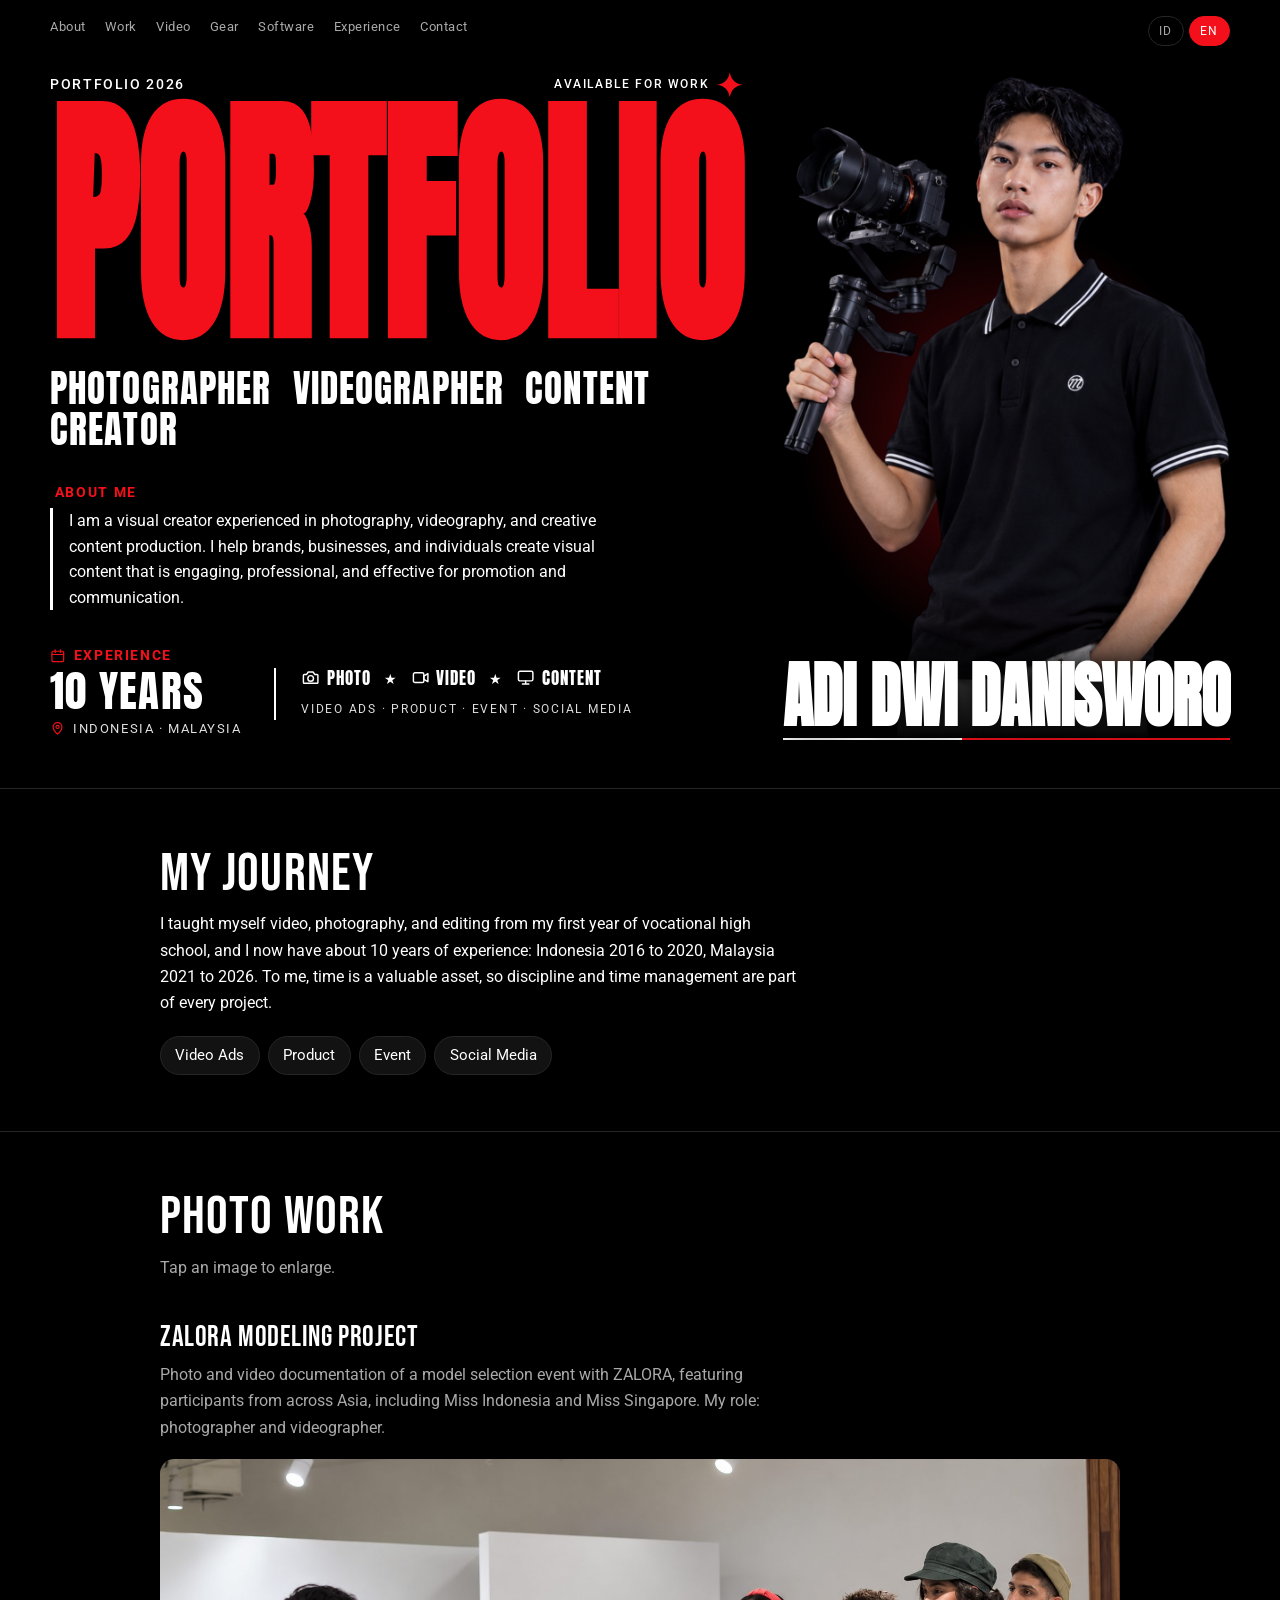
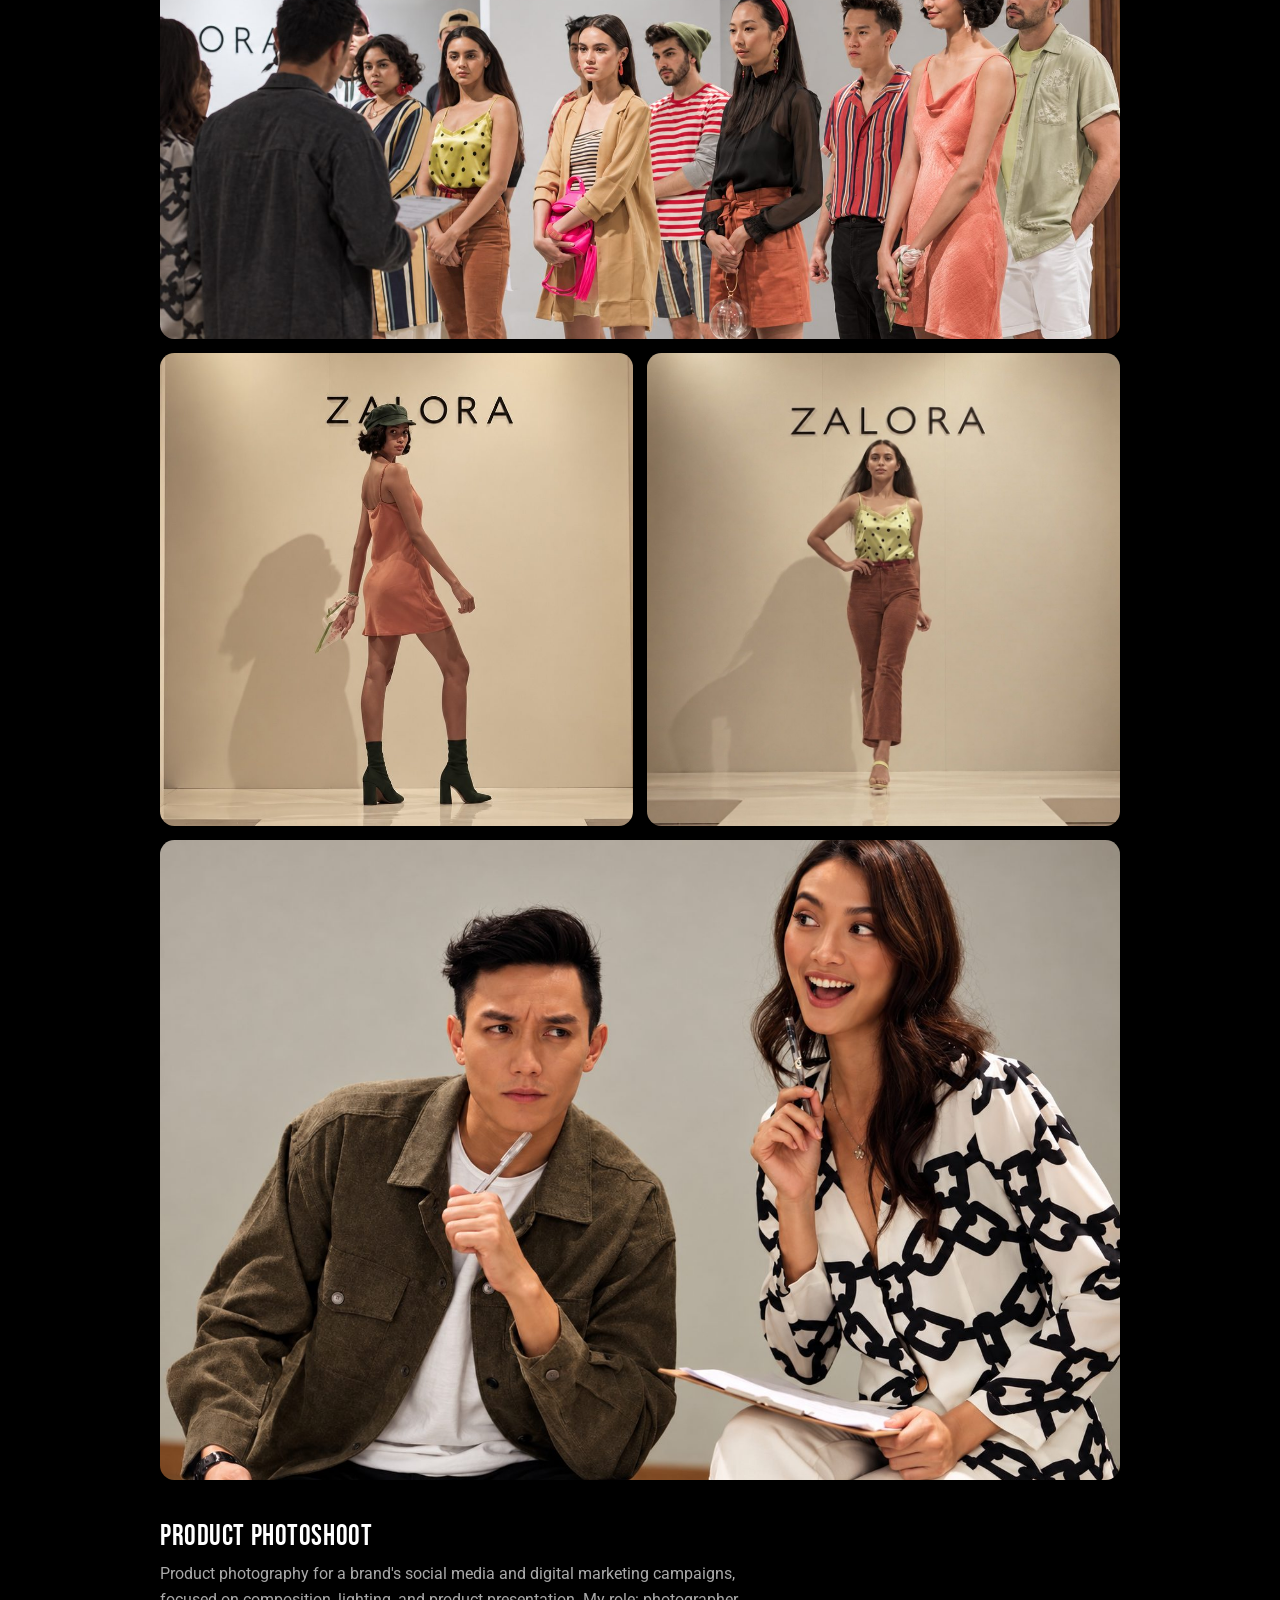
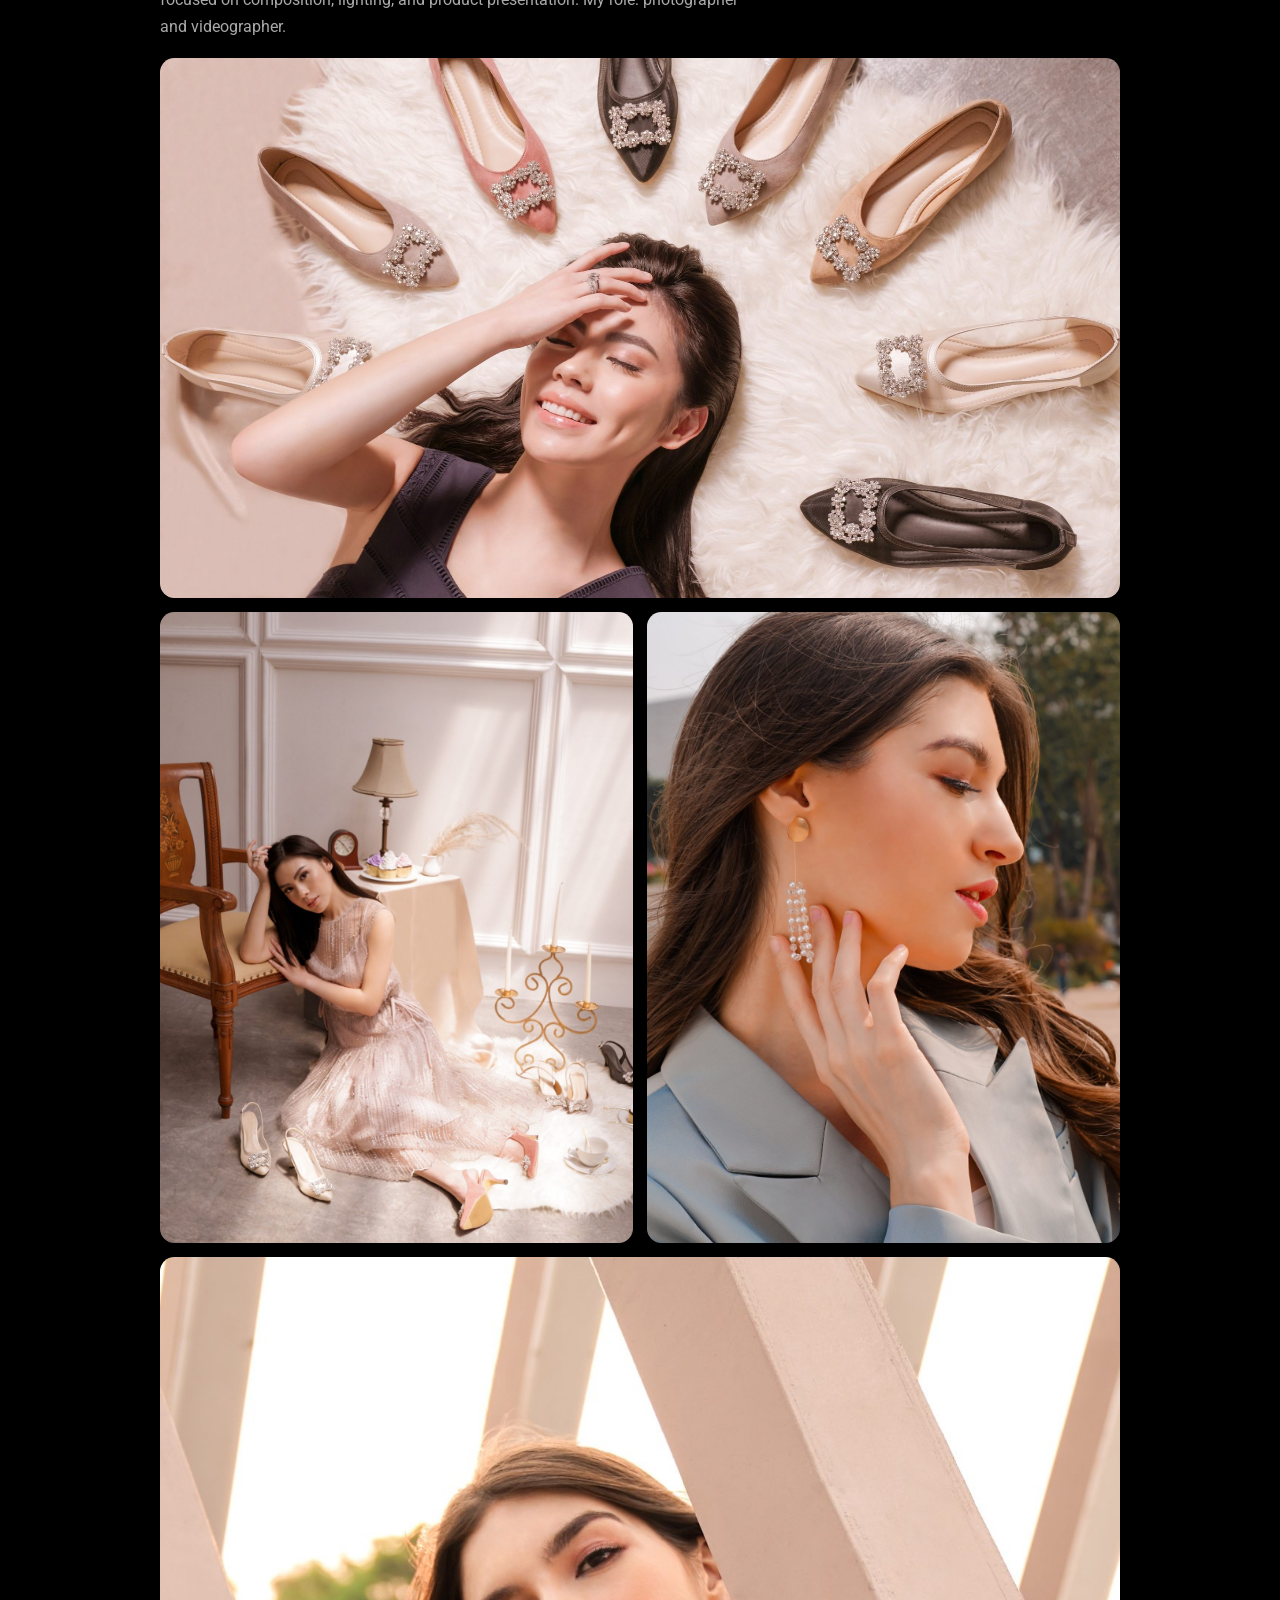
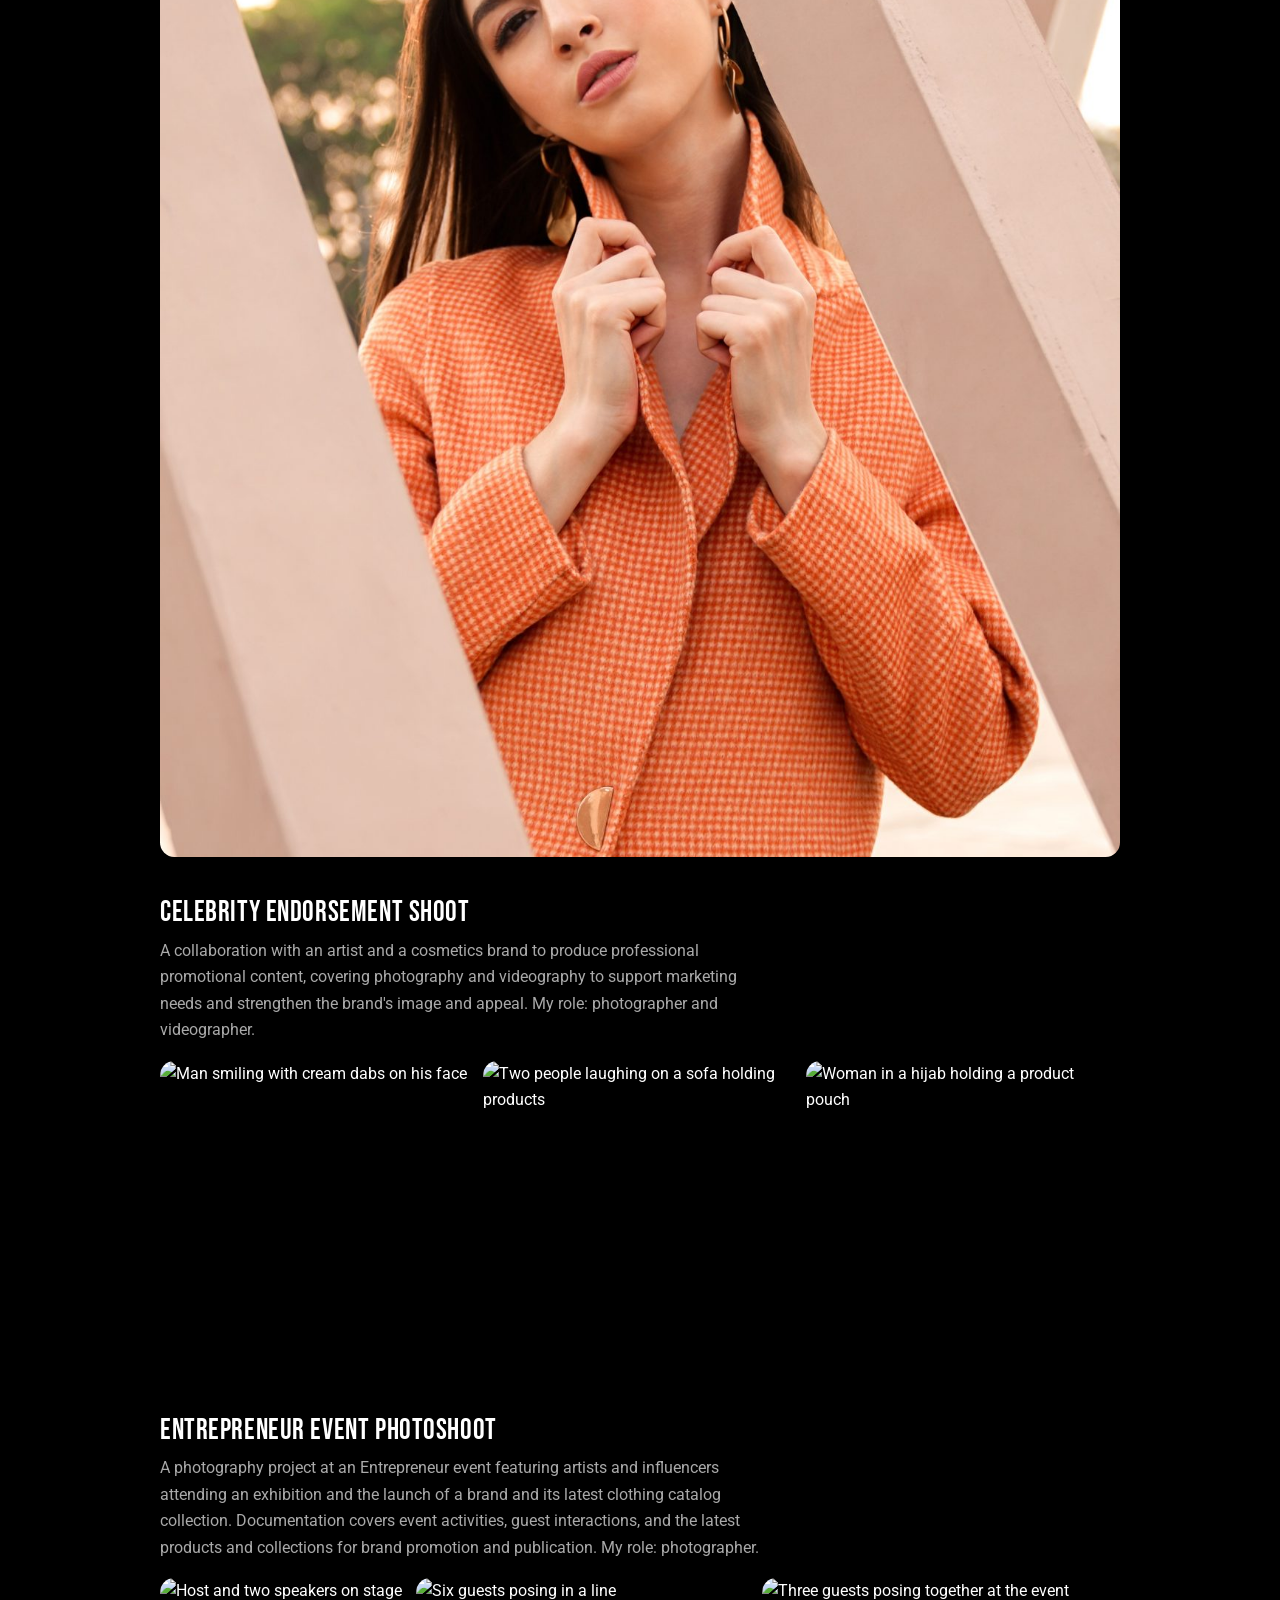
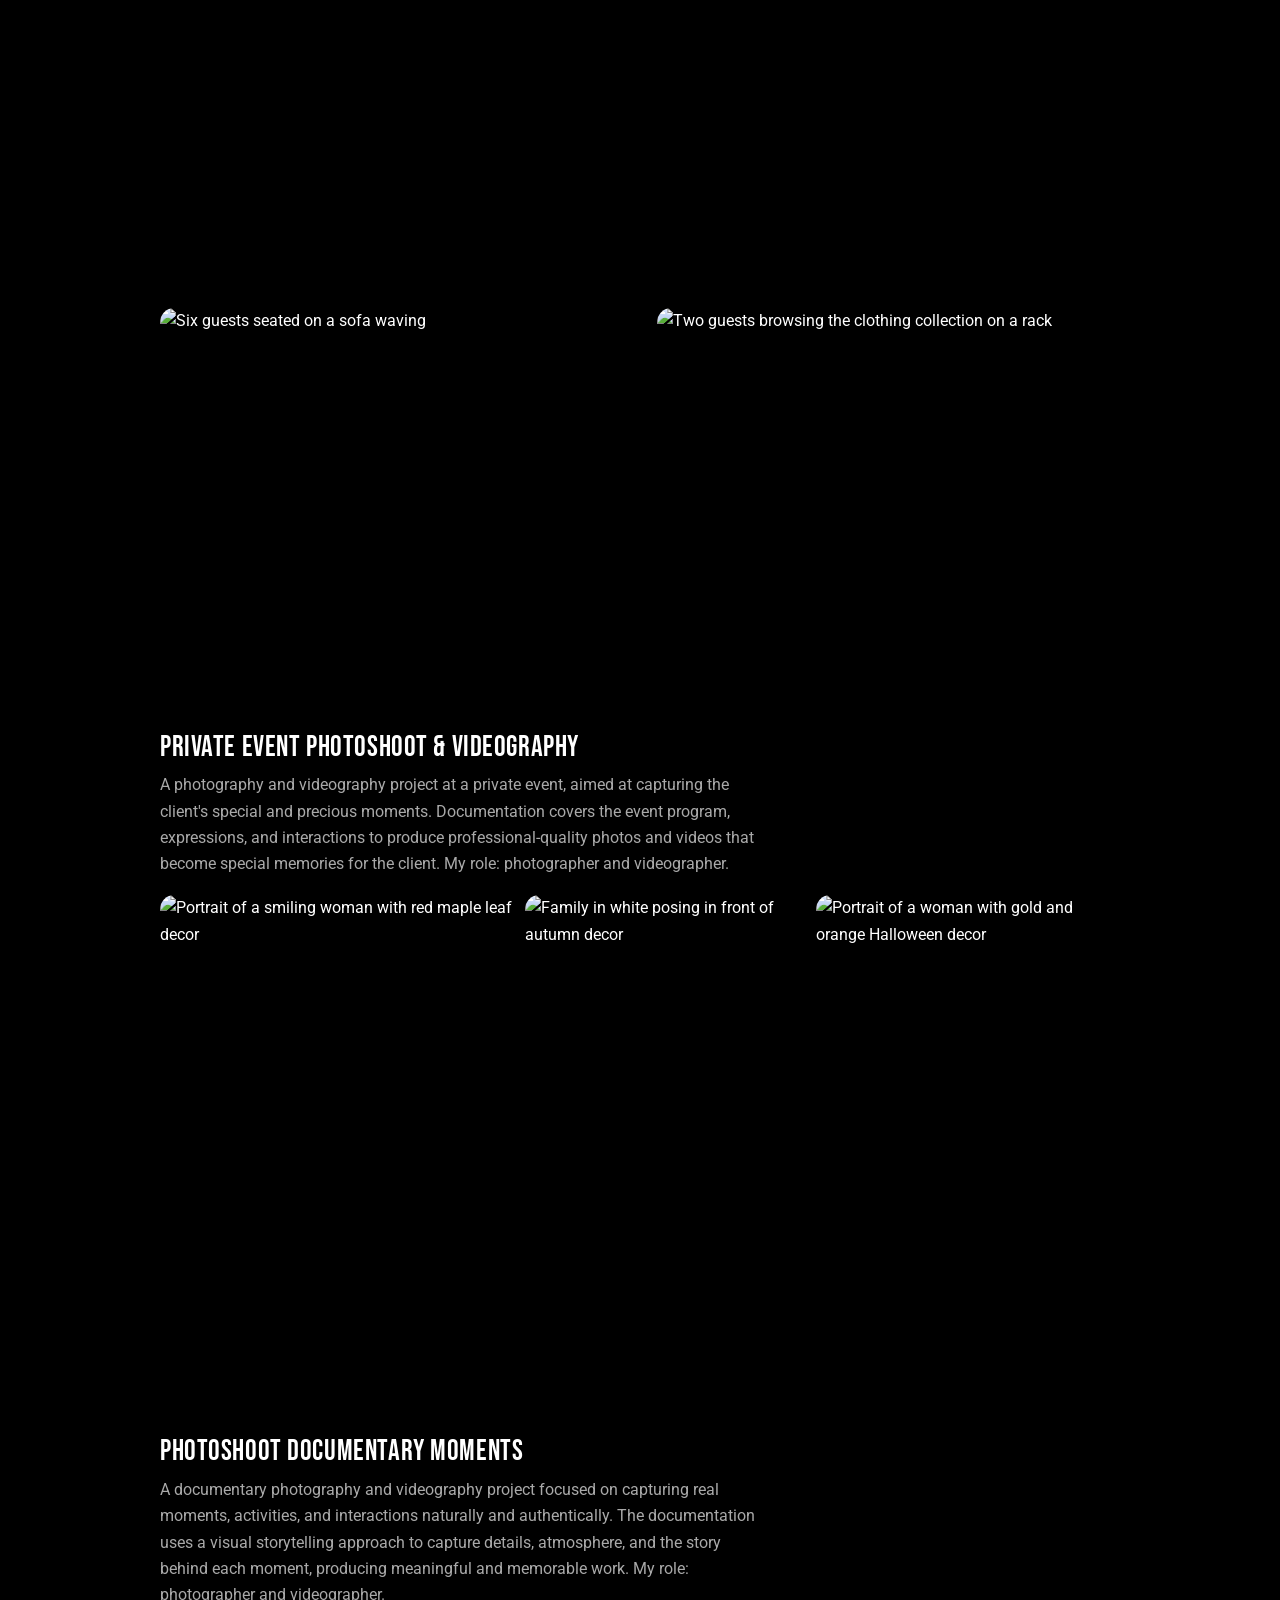
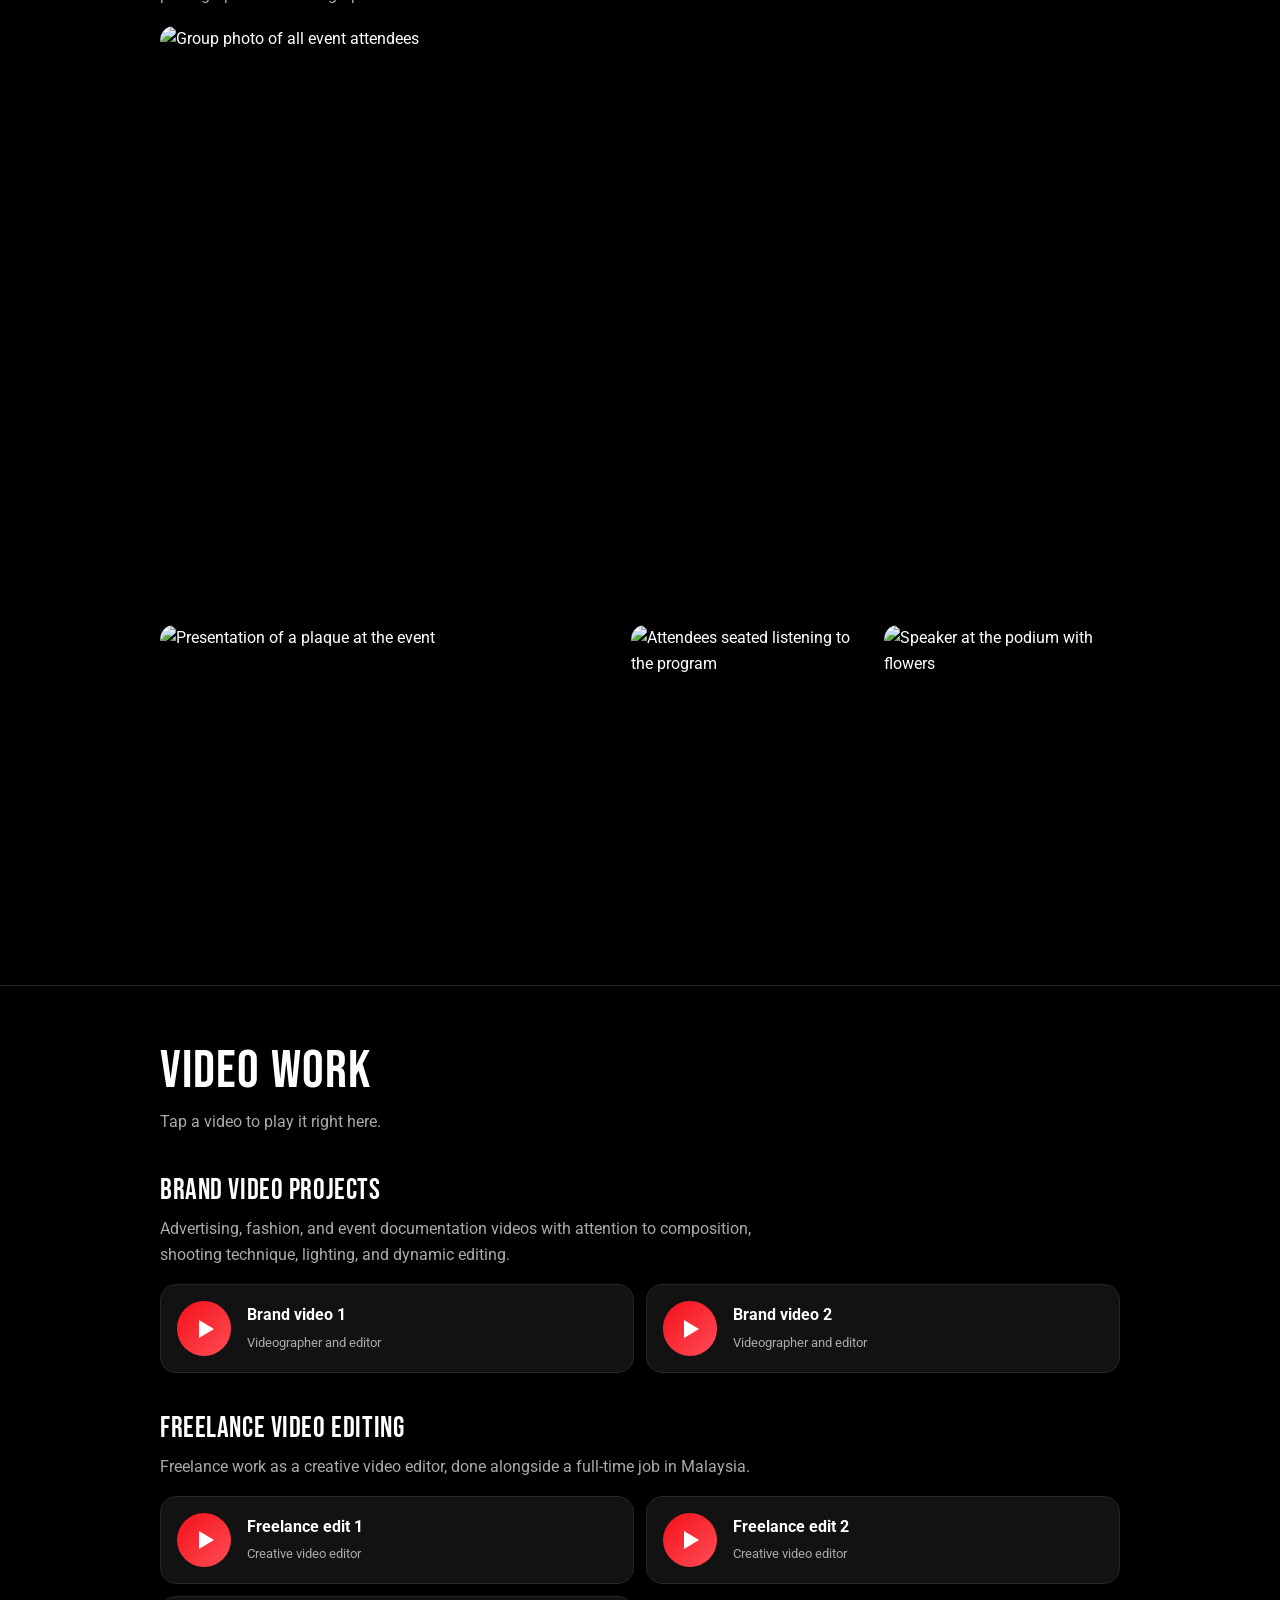
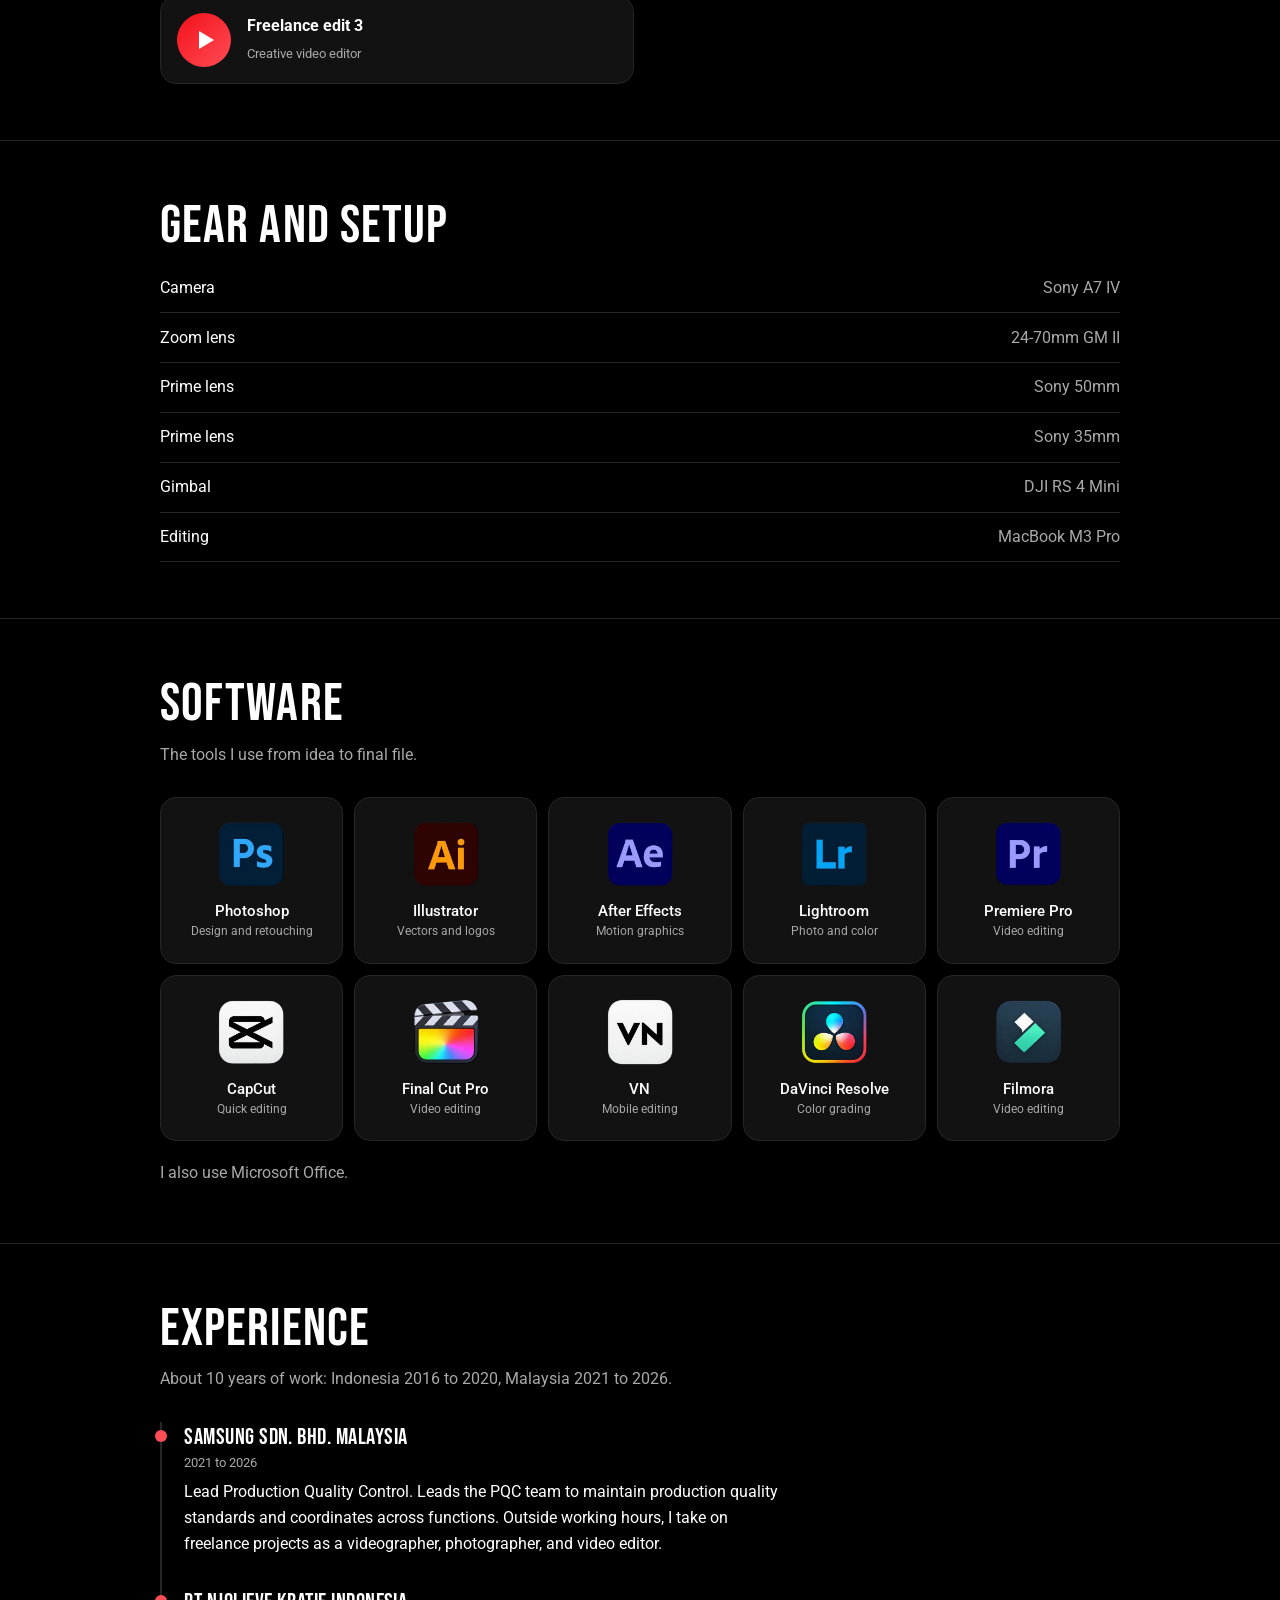
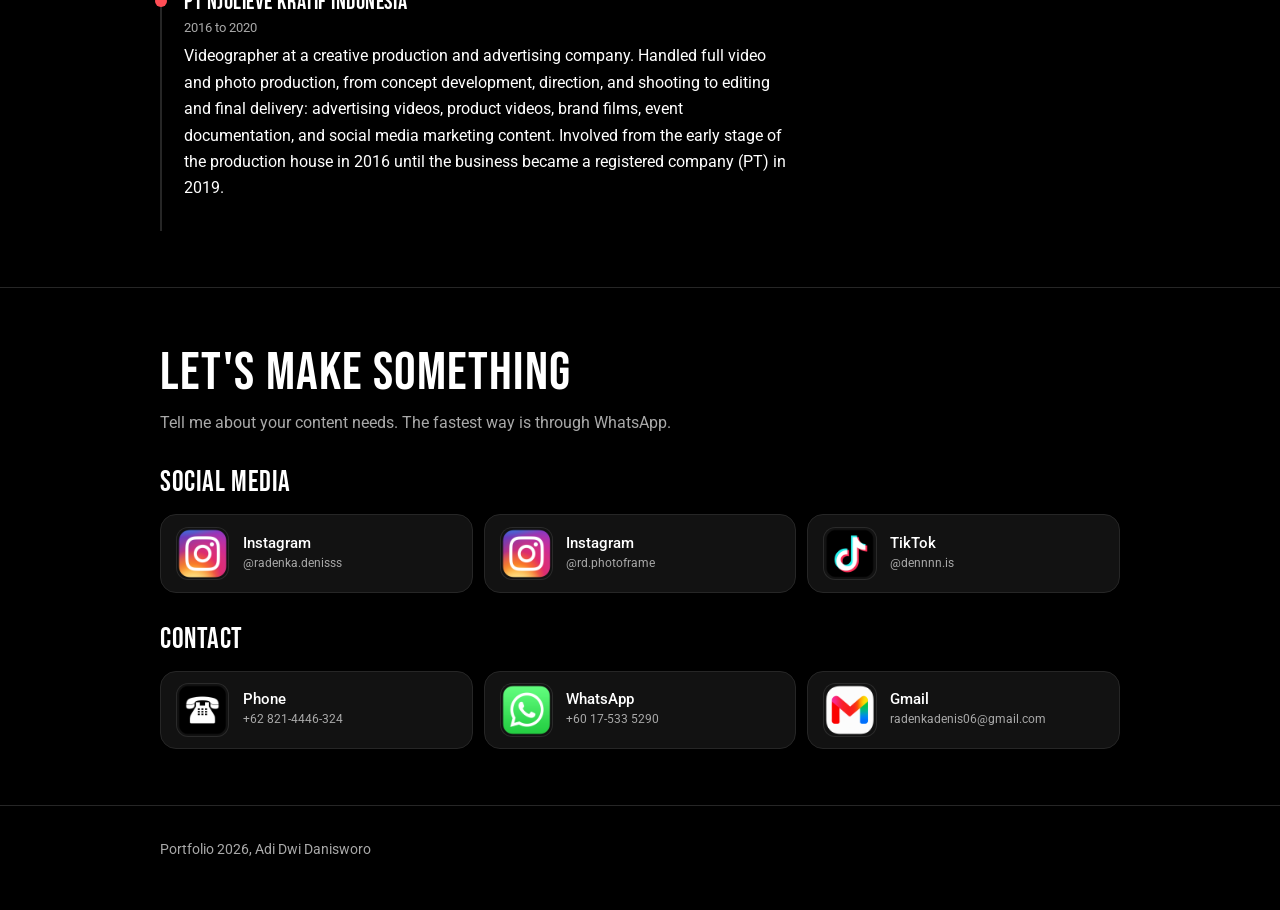
==== commit 0c3b704b: "Add files via upload" ====
--- a/index.html
+++ b/index.html
@@ -64,6 +64,49 @@
 <img class="a34" src="assets/images/produk-kursi.jpg" alt="Model duduk di samping kursi klasik dengan sepatu hak tinggi di sekitarnya" loading="lazy">
 <img class="a34" src="assets/images/produk-anting.jpg" alt="Close-up anting manik-manik dengan blazer abu-abu" loading="lazy">
 <img class="w a45" src="assets/images/produk-jaket.jpg" alt="Model dengan mantel oranye di antara balok beton" loading="lazy">
+</div>
+<h3>Celebrity Endorsement Shoot</h3>
+<p class="sub" style="margin-bottom:0">Proyek kerja sama dengan seorang artis dan salah satu brand kosmetik dalam produksi konten promosi profesional, meliputi fotografi dan videografi untuk mendukung kebutuhan pemasaran serta memperkuat citra dan daya tarik brand. Peran saya: fotografer dan videografer.</p>
+<div class="rows">
+<div class="row m3" style="--r:1/1">
+<figure style="--a:1.0;--fp:50% 30%"><img src="assets/images/celeb-1-closeup.jpg" alt="Pria tersenyum dengan krim di wajah" width="1254" height="1254" loading="lazy"></figure>
+<figure style="--a:1.0;--fp:40% 40%"><img src="assets/images/celeb-2-sofa.jpg" alt="Dua orang tertawa di sofa sambil memegang produk" width="1254" height="1254" loading="lazy"></figure>
+<figure style="--a:1.0;--fp:50% 30%"><img src="assets/images/celeb-3-pouch.jpg" alt="Perempuan berhijab memegang pouch produk" width="1254" height="1254" loading="lazy"></figure>
+</div>
+</div>
+<h3>Entrepreneur Event Photoshoot</h3>
+<p class="sub" style="margin-bottom:0">Proyek fotografi dalam acara Entrepreneur yang menghadirkan artis dan selebgram untuk menghadiri pameran serta peluncuran brand dan koleksi katalog pakaian terbaru. Dokumentasi mencakup aktivitas acara, interaksi para tamu, serta produk dan koleksi terbaru untuk kebutuhan promosi dan publikasi brand. Peran saya: fotografer.</p>
+<div class="rows">
+<div class="row">
+<figure style="--a:0.771"><img src="assets/images/ent-1-panggung.jpg" alt="Pembawa acara dan dua pembicara di panggung" width="1101" height="1428" loading="lazy"></figure>
+<figure style="--a:1.055"><img src="assets/images/ent-2-berdiri.jpg" alt="Enam tamu berpose berdiri berjejer" width="941" height="892" loading="lazy"></figure>
+<figure style="--a:1.12"><img src="assets/images/ent-4-tamu.jpg" alt="Tiga tamu berfoto bersama di acara" width="1450" height="1295" loading="lazy"></figure>
+</div>
+<div class="row">
+<figure style="--a:1.268"><img src="assets/images/ent-3-duduk.jpg" alt="Enam tamu duduk di sofa sambil melambai" width="941" height="742" loading="lazy"></figure>
+<figure style="--a:1.207"><img src="assets/images/ent-5-koleksi.jpg" alt="Dua tamu melihat koleksi pakaian di rak" width="1450" height="1201" loading="lazy"></figure>
+</div>
+</div>
+<h3>Private Event Photoshoot &amp; Videography</h3>
+<p class="sub" style="margin-bottom:0">Proyek fotografi dan videografi dalam acara privat yang bertujuan mengabadikan momen-momen spesial dan berharga klien. Dokumentasi mencakup berbagai rangkaian acara, ekspresi, serta interaksi untuk menghasilkan foto dan video berkualitas profesional yang dapat menjadi kenangan istimewa bagi klien. Peran saya: fotografer dan videografer.</p>
+<div class="rows">
+<div class="row">
+<figure style="--a:0.71"><img src="assets/images/priv-1-maple.jpg" alt="Potret perempuan tersenyum dengan dekor daun maple merah" width="1057" height="1488" loading="lazy"></figure>
+<figure style="--a:0.562"><img src="assets/images/priv-2-keluarga.jpg" alt="Keluarga berbaju putih berfoto di depan dekor musim gugur" width="1100" height="1957" loading="lazy"></figure>
+<figure style="--a:0.607"><img src="assets/images/priv-3-halloween.jpg" alt="Potret perempuan dengan dekor Halloween berwarna emas dan oranye" width="1100" height="1812" loading="lazy"></figure>
+</div>
+</div>
+<h3>Photoshoot Documentary Moments</h3>
+<p class="sub" style="margin-bottom:0">Proyek fotografi dan videografi dokumenter yang berfokus pada pengambilan momen nyata, aktivitas, serta interaksi secara natural dan autentik. Dokumentasi dilakukan dengan pendekatan storytelling visual untuk menangkap detail, suasana, dan cerita di balik setiap momen, menghasilkan karya yang bermakna dan berkesan. Peran saya: fotografer dan videografer.</p>
+<div class="rows">
+<div class="row">
+<figure style="--a:1.63"><img src="assets/images/doc-1-grup.jpg" alt="Foto bersama seluruh hadirin acara" width="1500" height="920" loading="lazy"></figure>
+</div>
+<div class="row m3" style="--r:4/5">
+<figure style="--a:1.517"><img src="assets/images/doc-2-plakat.jpg" alt="Penyerahan plakat penghargaan di acara" width="1500" height="989" loading="lazy"></figure>
+<figure style="--a:0.8;--fp:50% 25%"><img src="assets/images/doc-3-hadirin.jpg" alt="Hadirin duduk mendengarkan acara" width="1122" height="1402" loading="lazy"></figure>
+<figure style="--a:0.778;--fp:50% 25%"><img src="assets/images/doc-4-podium.jpg" alt="Pembicara di podium dengan bunga" width="1106" height="1422" loading="lazy"></figure>
+</div>
 </div>
 </div>
 </section>
@@ -224,6 +267,7 @@
 "Close-up anting manik-manik dengan blazer abu-abu": "Close-up of beaded earrings with a gray blazer",
 "Model dengan mantel oranye di antara balok beton": "Model in an orange coat between concrete beams"
 };
+Object.assign(EN,{"Proyek kerja sama dengan seorang artis dan salah satu brand kosmetik dalam produksi konten promosi profesional, meliputi fotografi dan videografi untuk mendukung kebutuhan pemasaran serta memperkuat citra dan daya tarik brand. Peran saya: fotografer dan videografer.": "A collaboration with an artist and a cosmetics brand to produce professional promotional content, covering photography and videography to support marketing needs and strengthen the brand's image and appeal. My role: photographer and videographer.", "Proyek fotografi dalam acara Entrepreneur yang menghadirkan artis dan selebgram untuk menghadiri pameran serta peluncuran brand dan koleksi katalog pakaian terbaru. Dokumentasi mencakup aktivitas acara, interaksi para tamu, serta produk dan koleksi terbaru untuk kebutuhan promosi dan publikasi brand. Peran saya: fotografer.": "A photography project at an Entrepreneur event featuring artists and influencers attending an exhibition and the launch of a brand and its latest clothing catalog collection. Documentation covers event activities, guest interactions, and the latest products and collections for brand promotion and publication. My role: photographer.", "Proyek fotografi dan videografi dalam acara privat yang bertujuan mengabadikan momen-momen spesial dan berharga klien. Dokumentasi mencakup berbagai rangkaian acara, ekspresi, serta interaksi untuk menghasilkan foto dan video berkualitas profesional yang dapat menjadi kenangan istimewa bagi klien. Peran saya: fotografer dan videografer.": "A photography and videography project at a private event, aimed at capturing the client's special and precious moments. Documentation covers the event program, expressions, and interactions to produce professional-quality photos and videos that become special memories for the client. My role: photographer and videographer.", "Proyek fotografi dan videografi dokumenter yang berfokus pada pengambilan momen nyata, aktivitas, serta interaksi secara natural dan autentik. Dokumentasi dilakukan dengan pendekatan storytelling visual untuk menangkap detail, suasana, dan cerita di balik setiap momen, menghasilkan karya yang bermakna dan berkesan. Peran saya: fotografer dan videografer.": "A documentary photography and videography project focused on capturing real moments, activities, and interactions naturally and authentically. The documentation uses a visual storytelling approach to capture details, atmosphere, and the story behind each moment, producing meaningful and memorable work. My role: photographer and videographer.", "Pria tersenyum dengan krim di wajah": "Man smiling with cream dabs on his face", "Dua orang tertawa di sofa sambil memegang produk": "Two people laughing on a sofa holding products", "Perempuan berhijab memegang pouch produk": "Woman in a hijab holding a product pouch", "Pembawa acara dan dua pembicara di panggung": "Host and two speakers on stage", "Enam tamu berpose berdiri berjejer": "Six guests posing in a line", "Enam tamu duduk di sofa sambil melambai": "Six guests seated on a sofa waving", "Tiga tamu berfoto bersama di acara": "Three guests posing together at the event", "Dua tamu melihat koleksi pakaian di rak": "Two guests browsing the clothing collection on a rack", "Potret perempuan tersenyum dengan dekor daun maple merah": "Portrait of a smiling woman with red maple leaf decor", "Keluarga berbaju putih berfoto di depan dekor musim gugur": "Family in white posing in front of autumn decor", "Potret perempuan dengan dekor Halloween berwarna emas dan oranye": "Portrait of a woman with gold and orange Halloween decor", "Foto bersama seluruh hadirin acara": "Group photo of all event attendees", "Penyerahan plakat penghargaan di acara": "Presentation of a plaque at the event", "Hadirin duduk mendengarkan acara": "Attendees seated listening to the program", "Pembicara di podium dengan bunga": "Speaker at the podium with flowers"});
 var META_EN="Photography, videography, and editing portfolio for brands, influencers, and business owners.";
 var META_ID=(document.querySelector('meta[name="description"]')||{}).content||'';
 var cur='id',tx=new WeakMap(),at=new WeakMap();
@@ -272,5 +316,9 @@
 apply(detect());
 })();
 </script>
+<script>
+(function(){var d=document.getElementById('lb');if(!d)return;var i=d.querySelector('img');
+document.querySelectorAll('.rows img').forEach(function(m){m.addEventListener('click',function(){i.src=m.src;i.alt=m.alt;d.showModal();});});})();
+</script>
 </body>
 </html>
--- a/style.css
+++ b/style.css
@@ -148,3 +148,19 @@
 .langs button:hover{color:#fff}
 .langs button.on{background:var(--red);border-color:var(--red);color:#fff}
 .langs button:focus-visible{outline:2px solid var(--red);outline-offset:2px}
+
+/* galeri baris (proyek foto baru) */
+.rows{display:grid;gap:.6rem;margin-top:1.1rem}
+.row{display:flex;gap:.6rem}
+.row figure{margin:0;flex:var(--a) 1 0;min-width:0}
+.row img{display:block;width:100%;height:auto;border-radius:.9rem;cursor:zoom-in;transition:transform .25s}
+.row img:hover{transform:scale(1.015)}
+@media(max-width:759px){
+.row{flex-direction:column}
+.row figure{flex:none;width:100%}
+.row.m3{display:grid;grid-template-columns:1fr 1fr;gap:.5rem}
+.row.m3 figure:first-child{grid-column:1/-1}
+.row.m3 figure:not(:first-child){aspect-ratio:var(--r,4/5)}
+.row.m3 figure:not(:first-child) img{height:100%;object-fit:cover;object-position:var(--fp,50% 30%)}
+}
+@media(prefers-reduced-motion:reduce){.row img{transition:none}}
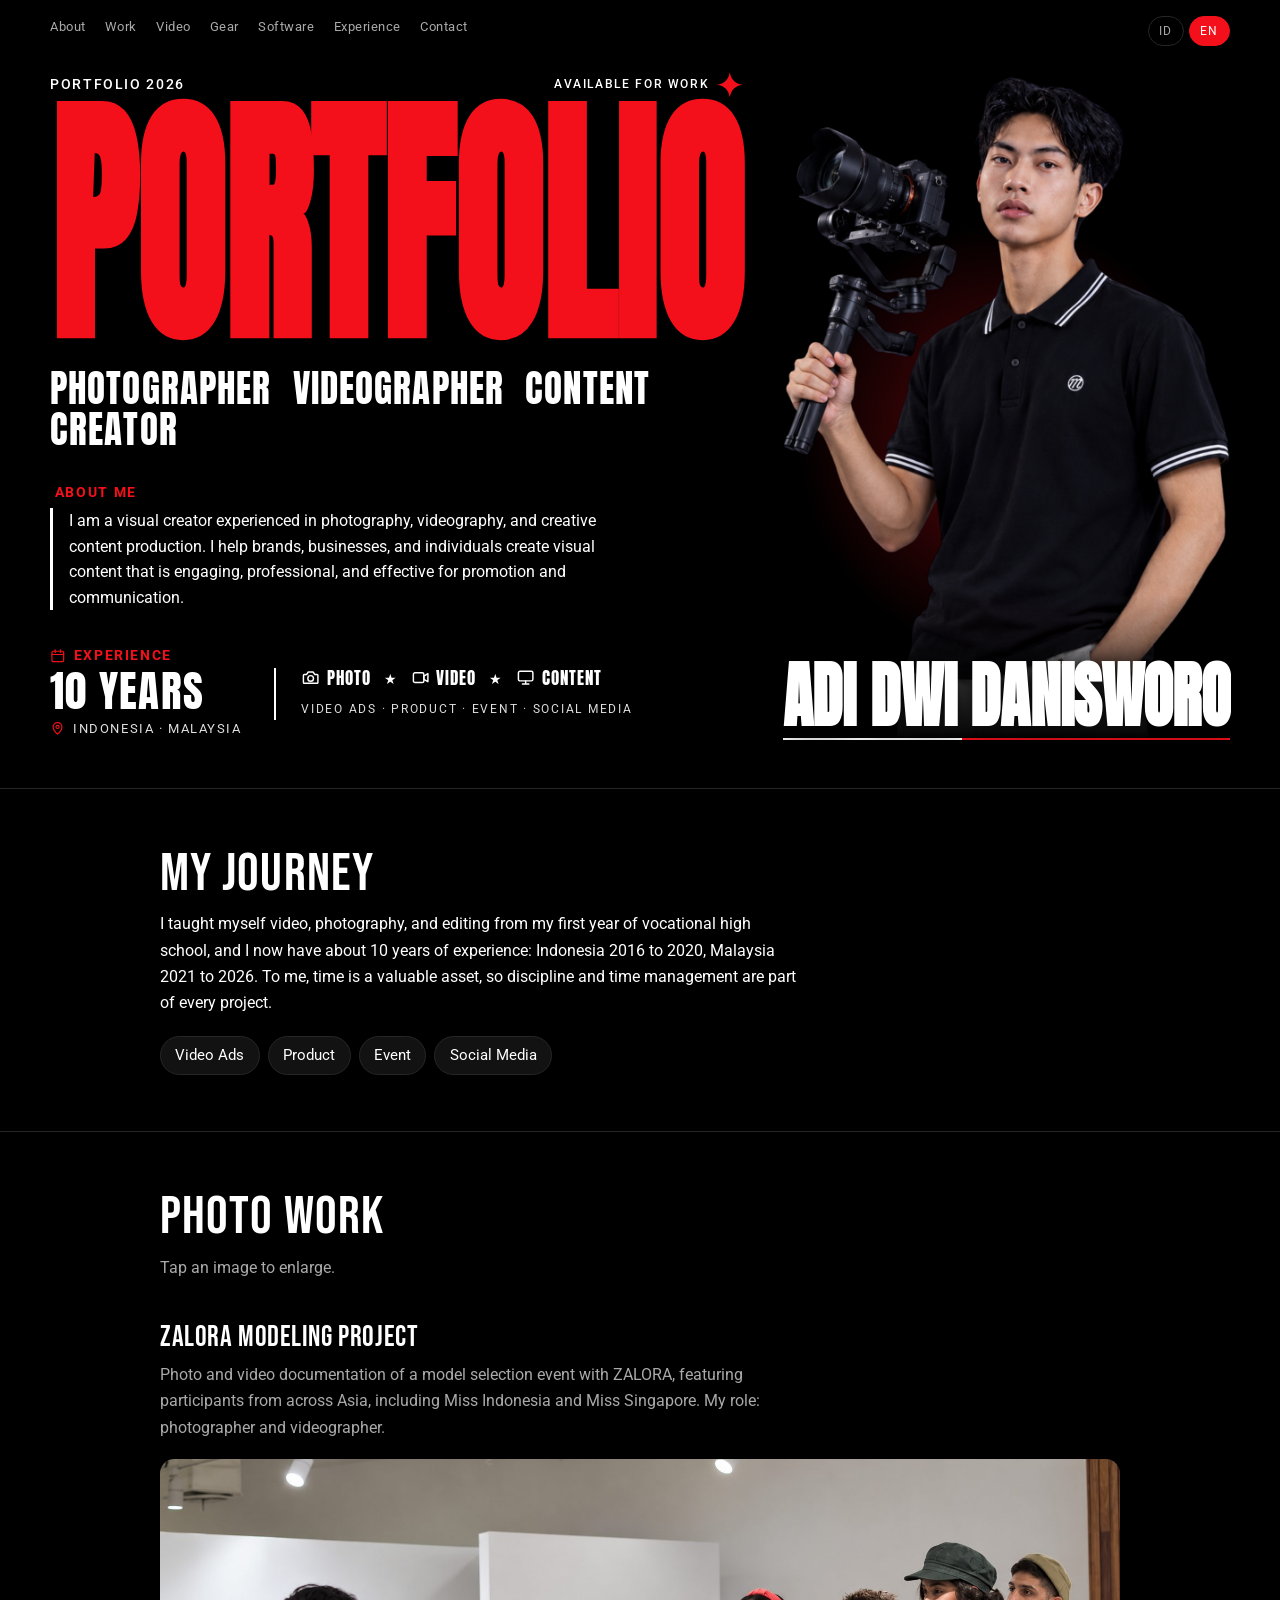
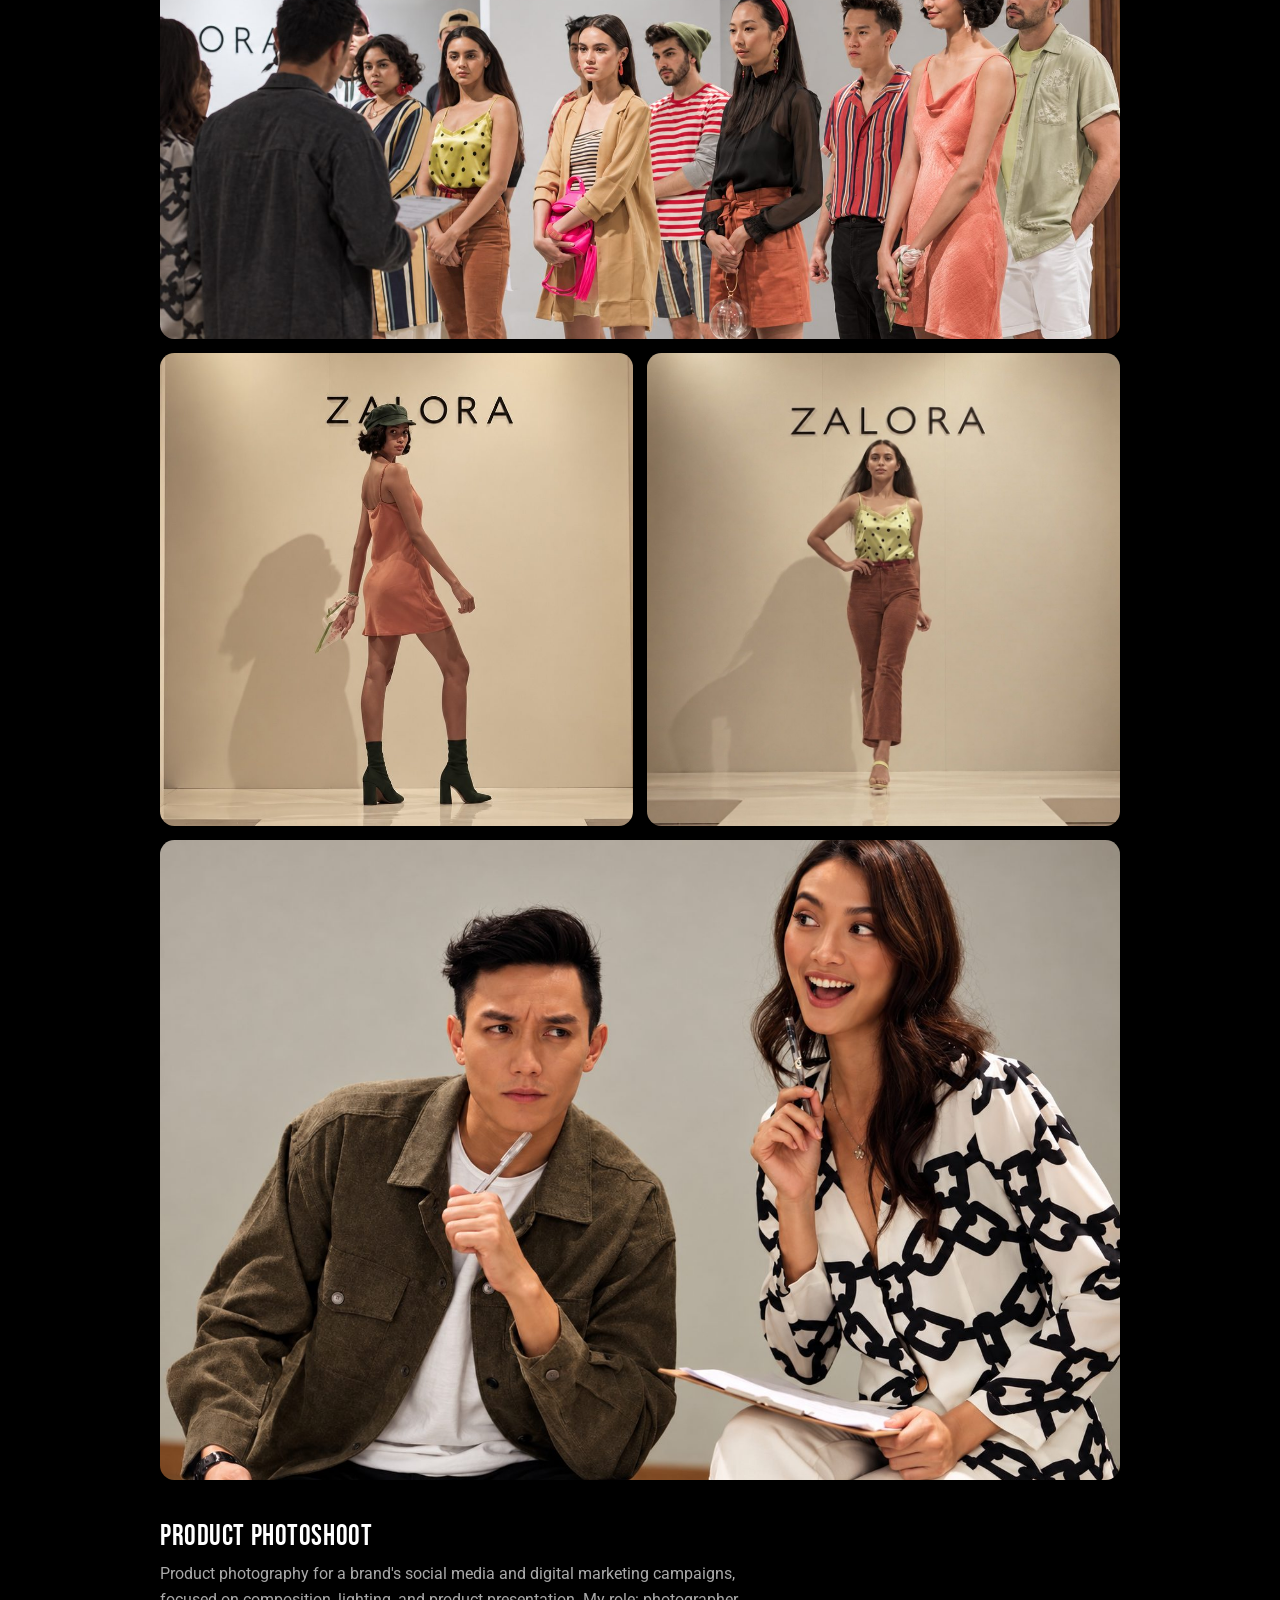
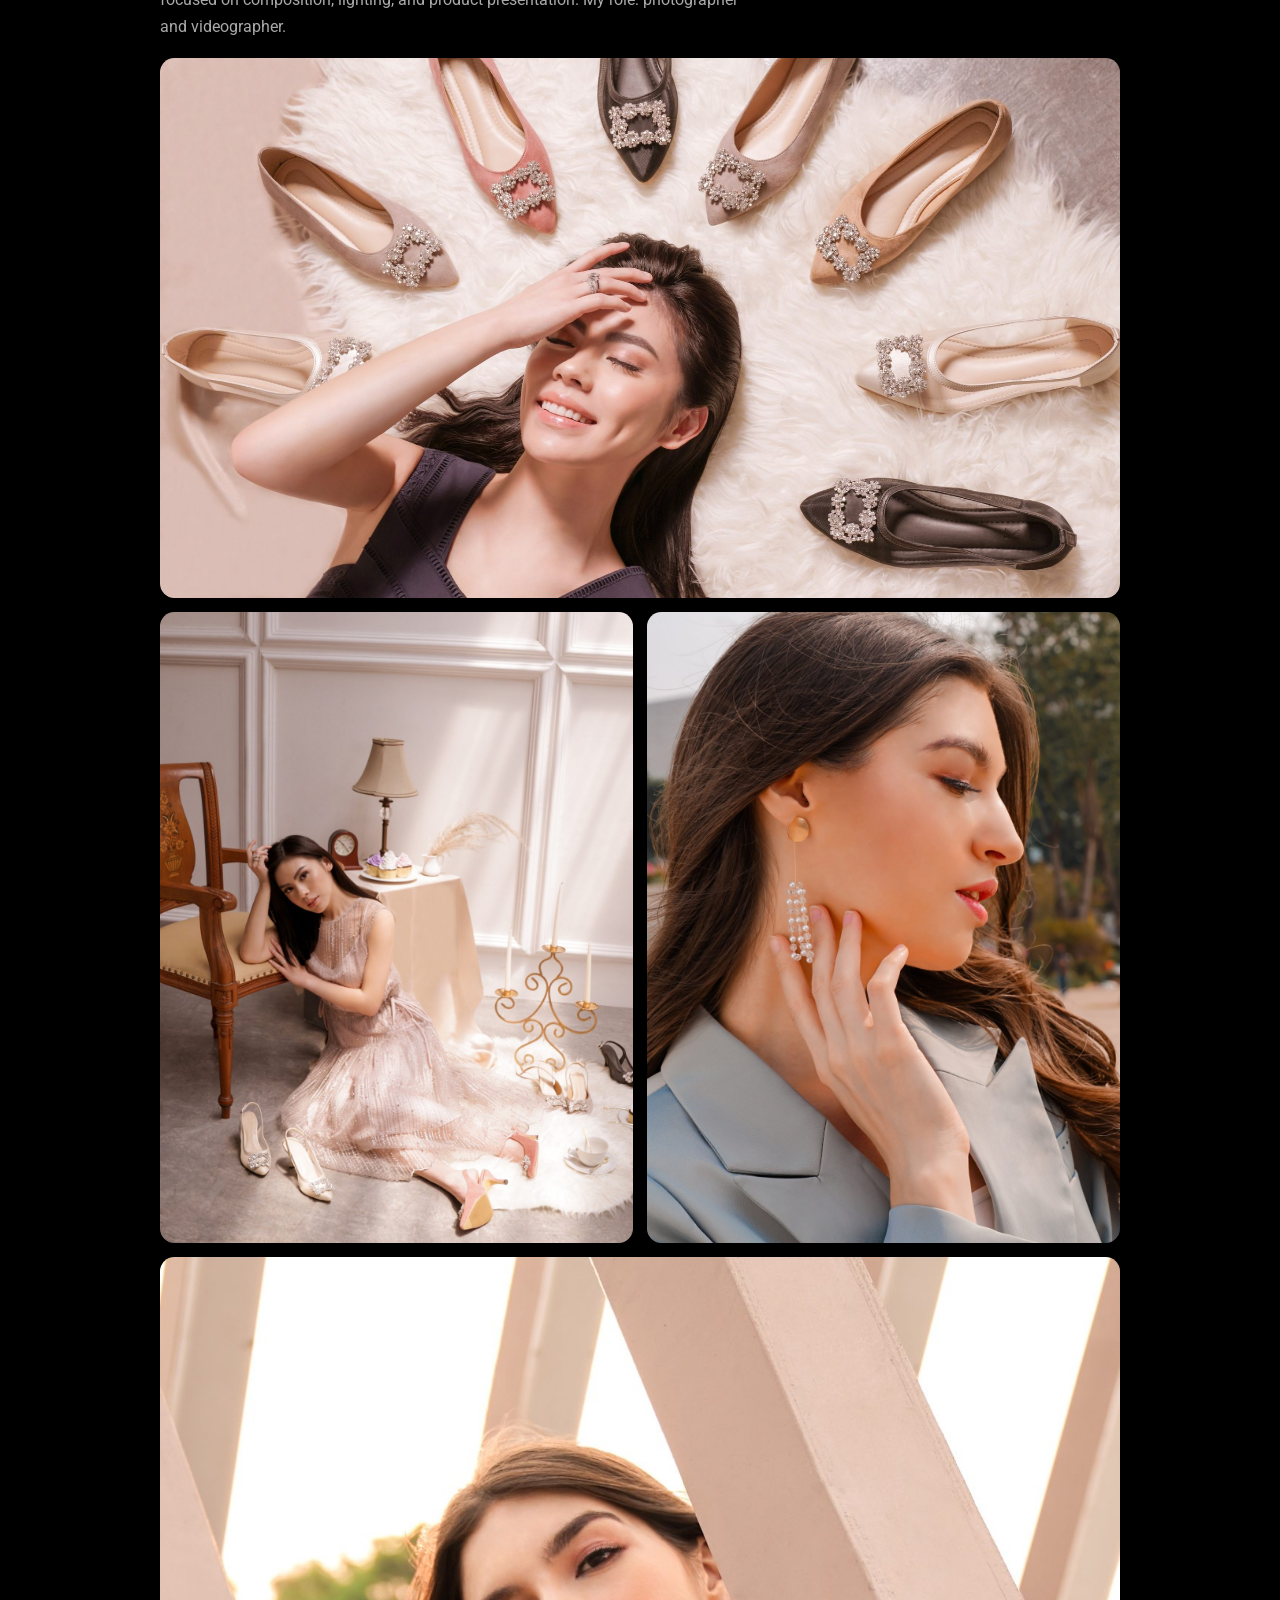
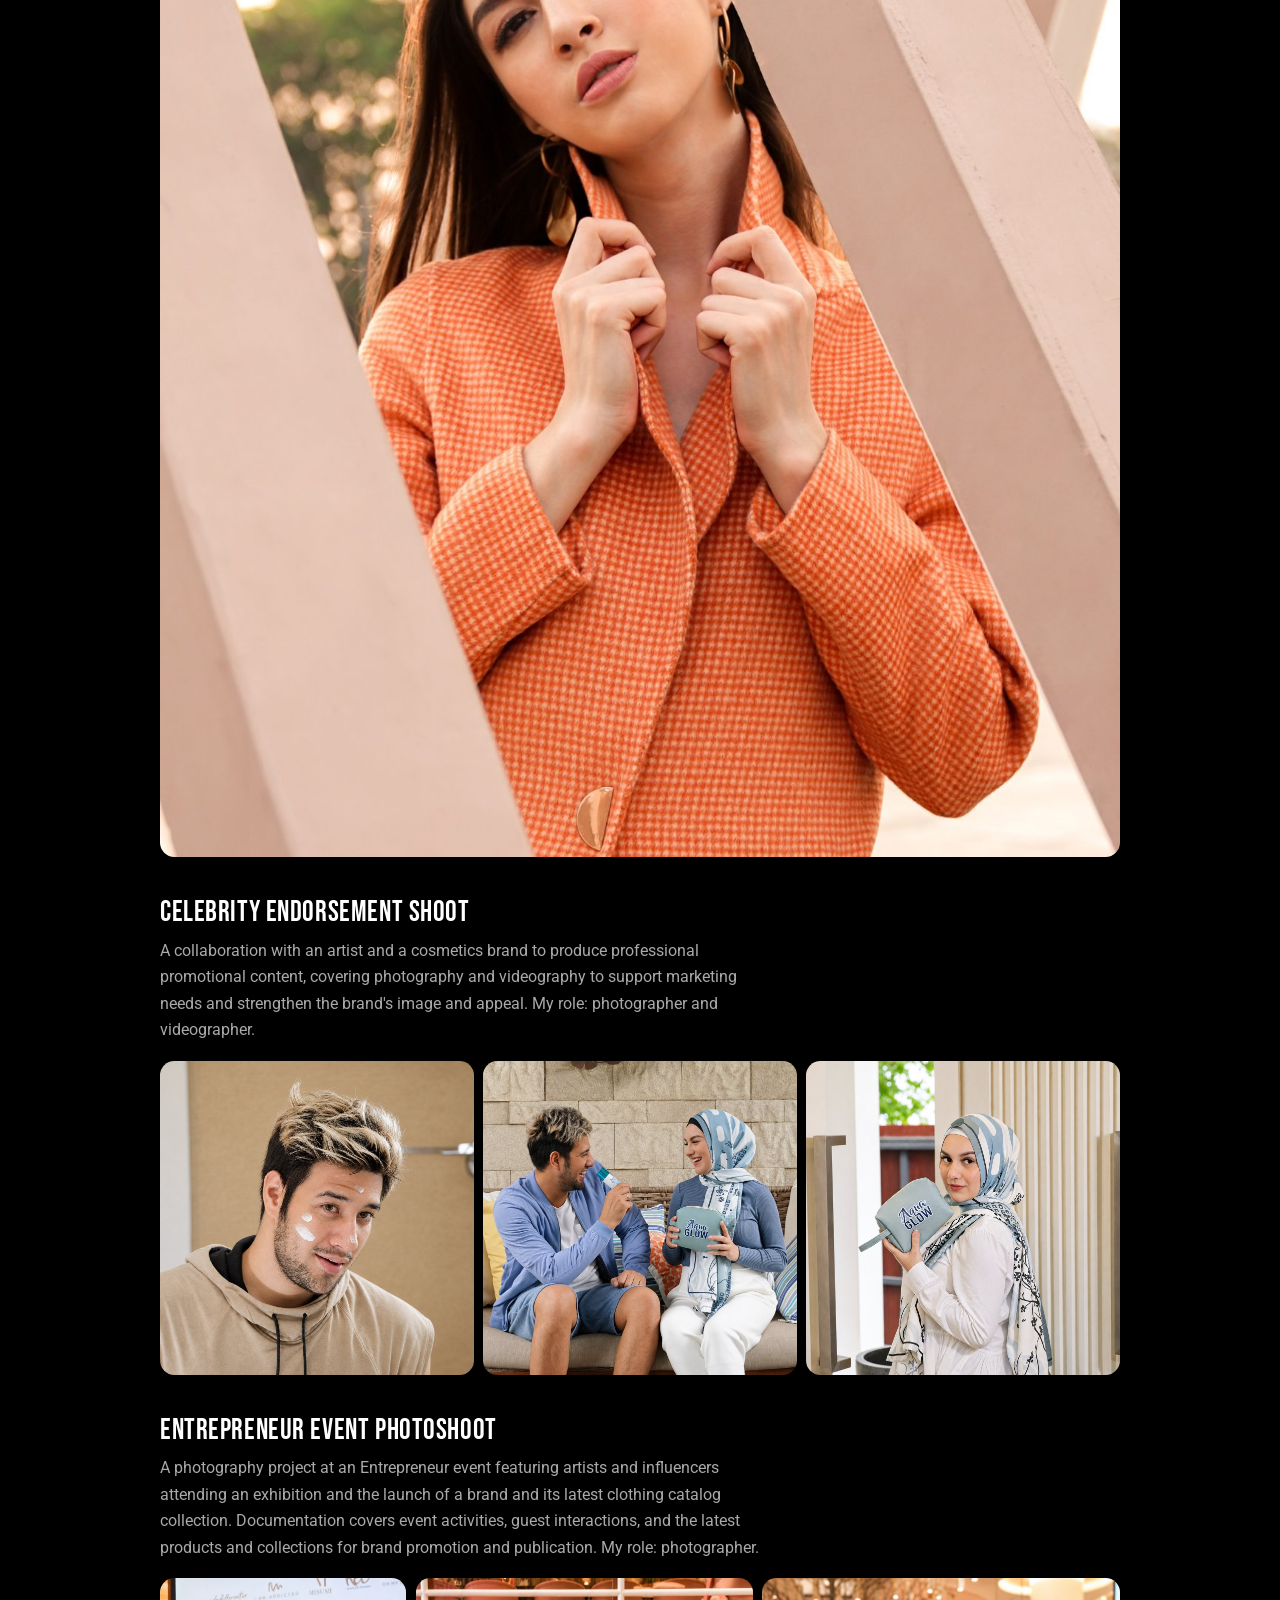
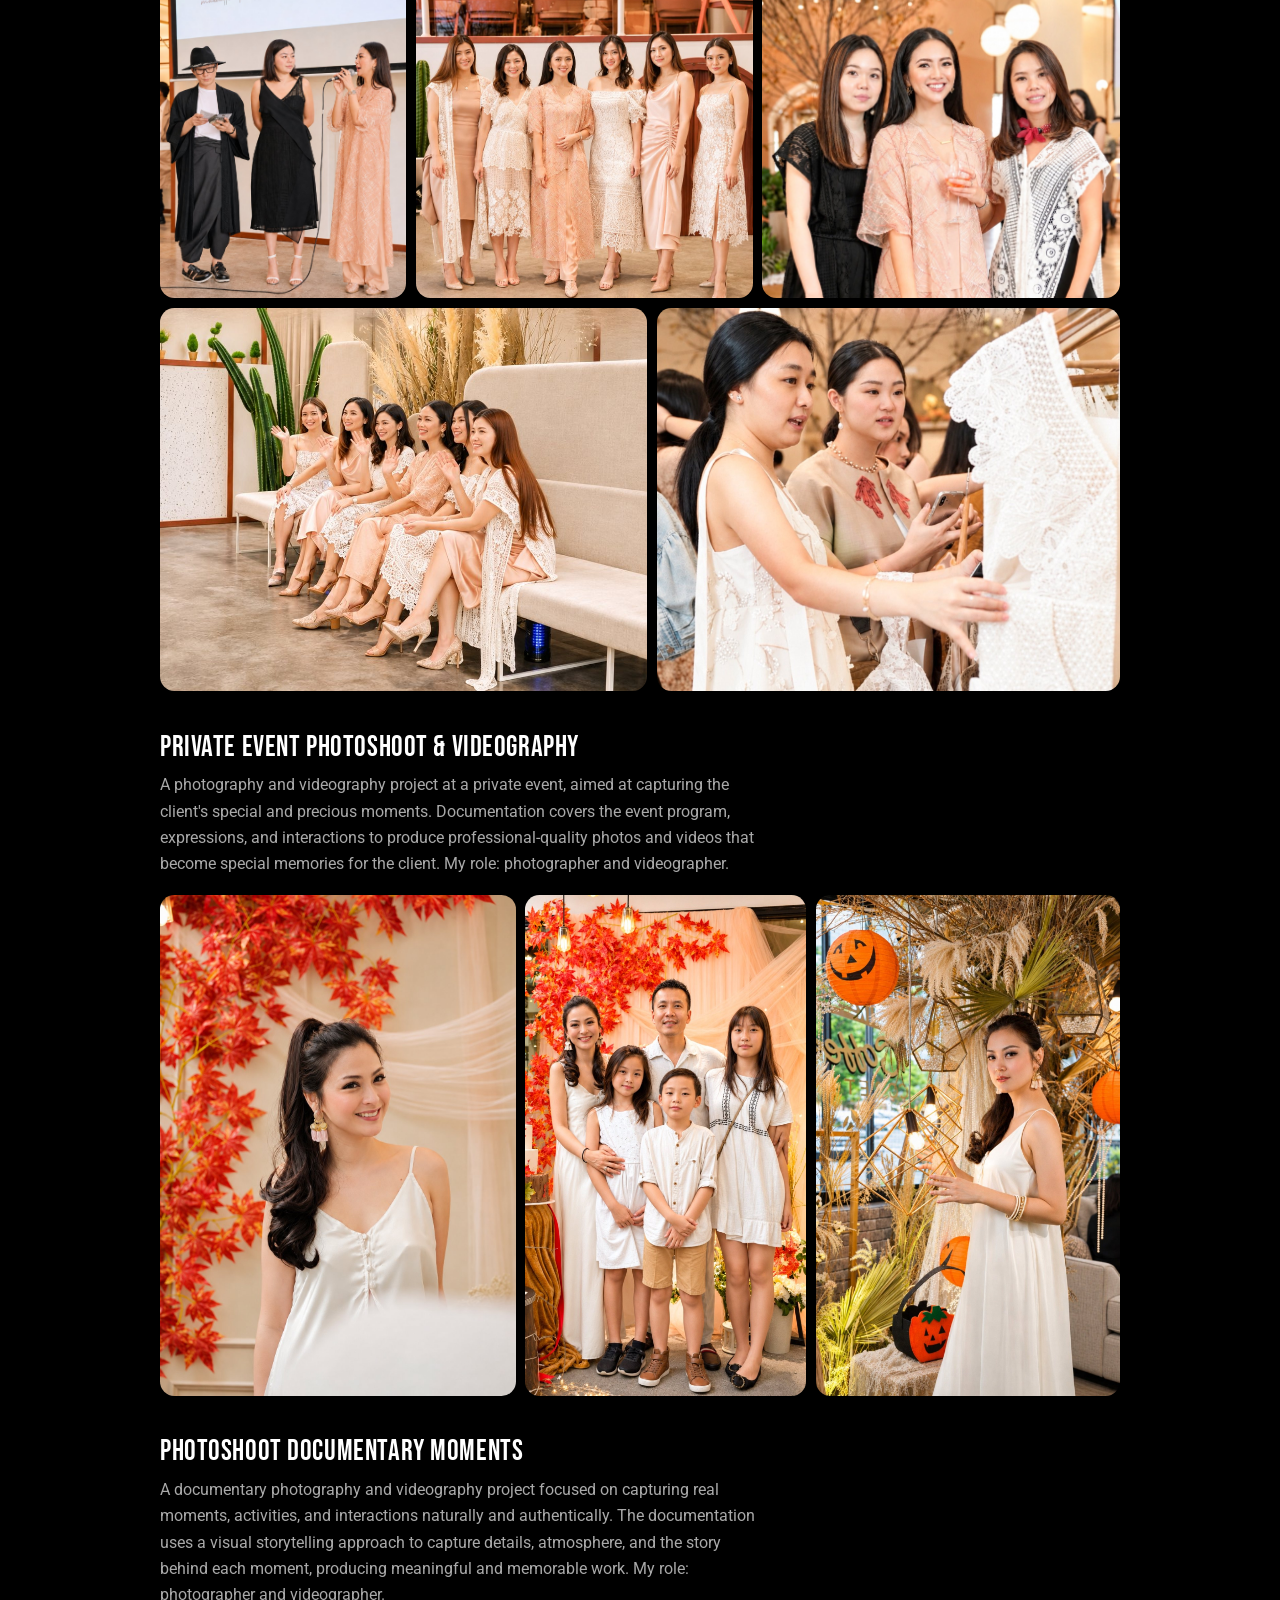
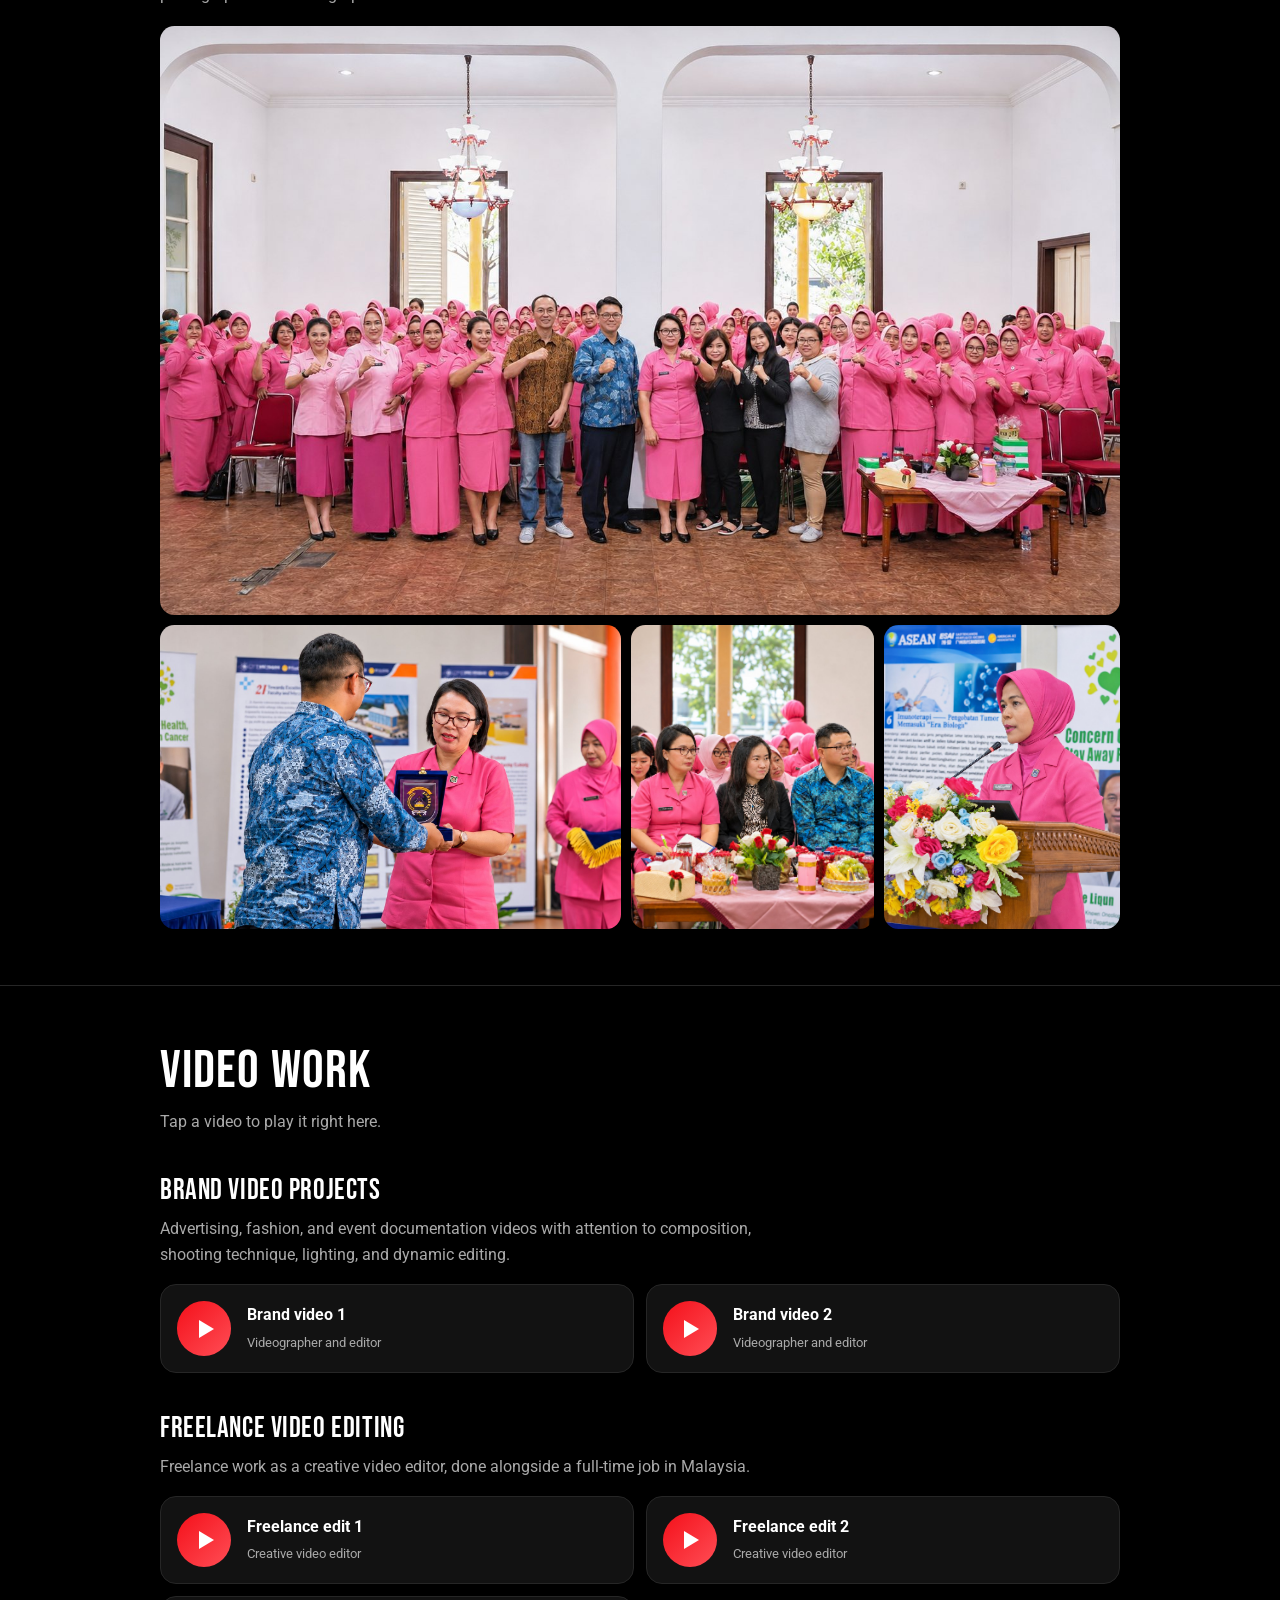
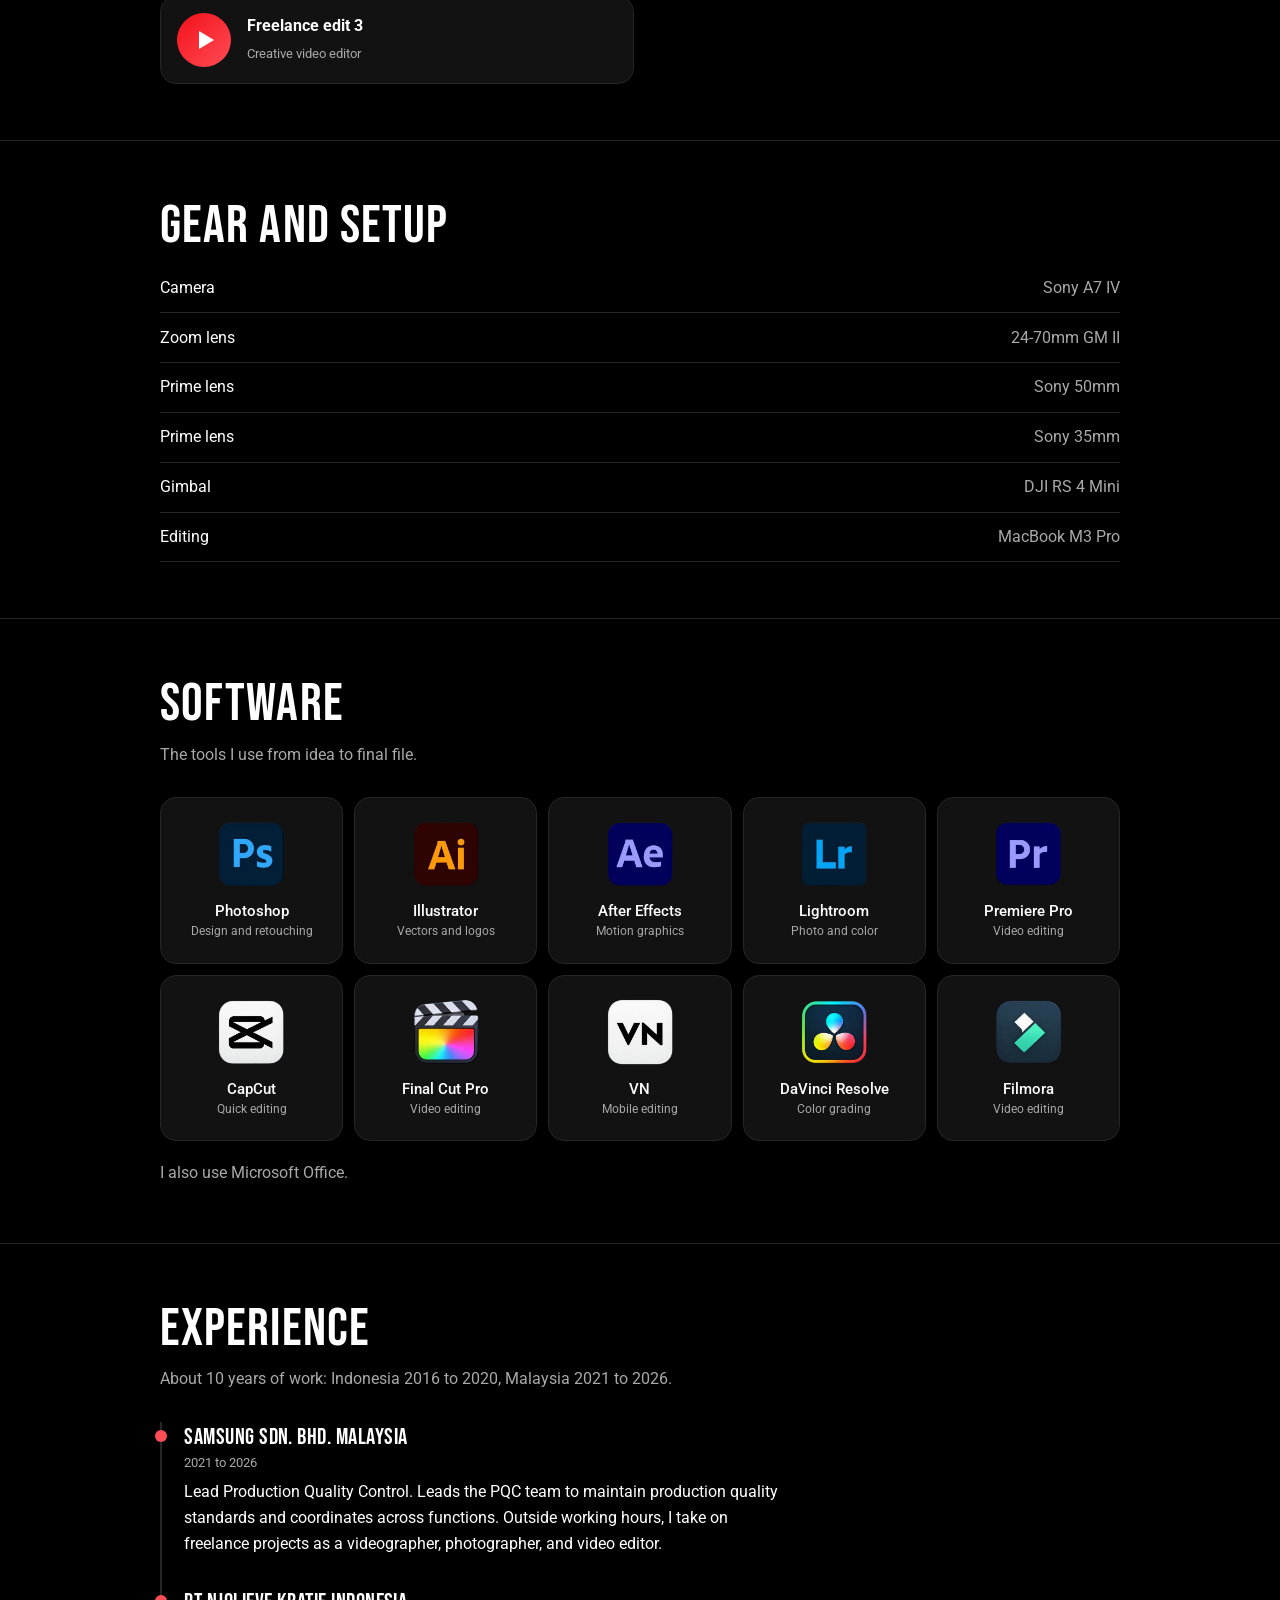
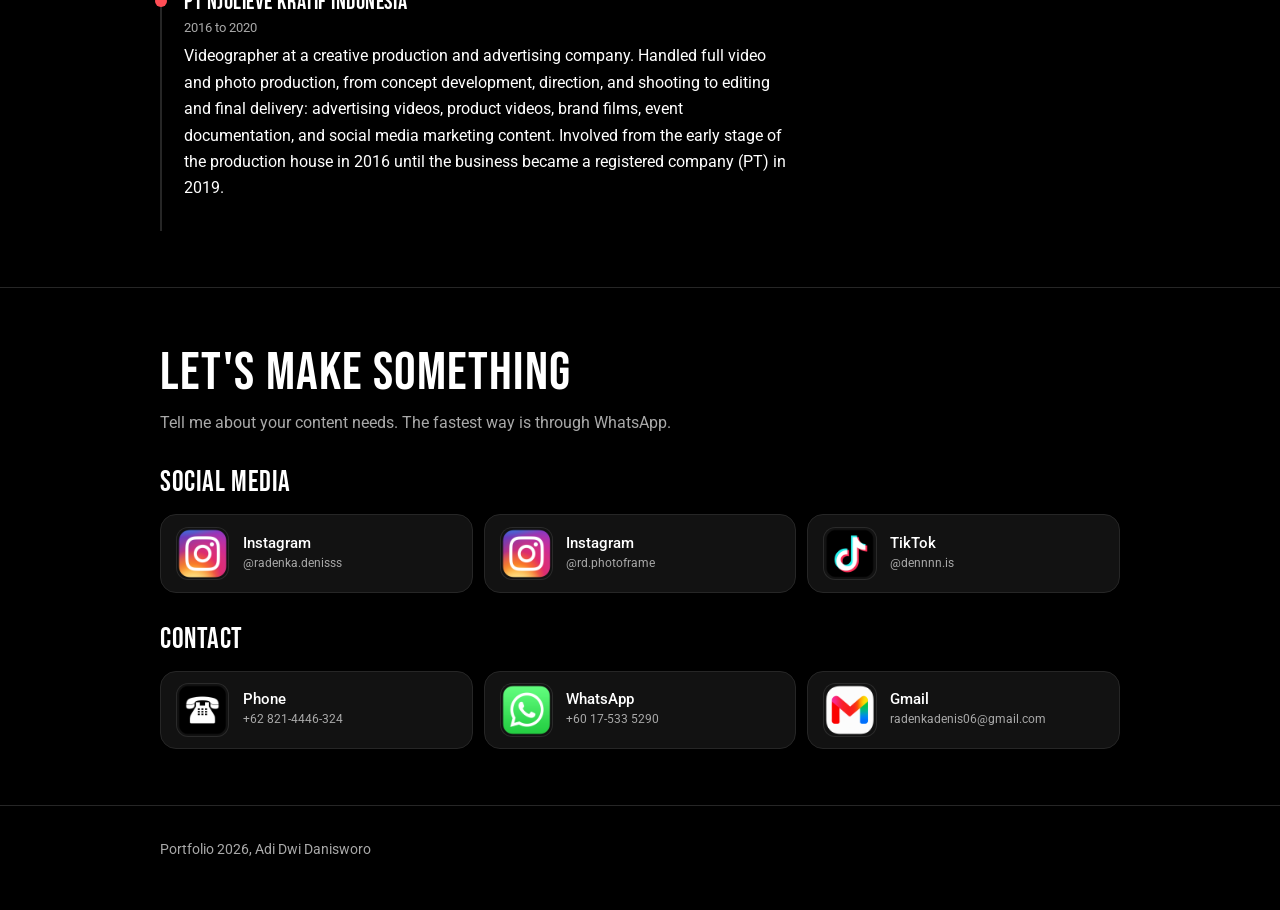
==== commit e8570693: "Add files via upload" ====
--- a/index.html
+++ b/index.html
@@ -205,6 +205,20 @@
 <script>
 (function(){var i=document.querySelector('.hr img'),n=['adi-hero.PNG','hero.png','hero.PNG','hero.JPEG','hero.jpg'],k=0;
 if(!i)return;i.addEventListener('error',function(){if(k<n.length){i.src='assets/images/'+n[k++];}});})();
+</script>
+<script data-video-inline>
+(function(){
+document.querySelectorAll('.vid[data-id]').forEach(function(v){
+ var b=v.querySelector('.vbtn'); if(!b)return;
+ b.addEventListener('click',function(e){
+  e.stopImmediatePropagation();
+  var id=v.getAttribute('data-id'),t=v.querySelector('b').textContent;
+  v.classList.add('on');
+  v.innerHTML='<div class="frame"><iframe src="https://drive.google.com/file/d/'+id+'/preview" title="'+t+'" allow="autoplay; fullscreen" allowfullscreen></iframe></div><a class="vopen" href="https://drive.google.com/file/d/'+id+'/view" target="_blank" rel="noopener">Buka di Google Drive</a>';
+  if(window.applyLang)window.applyLang();
+ });
+});
+})();
 </script>
 <script data-i18n-inline>
 /* bahasa otomatis: Indonesia / Inggris */
